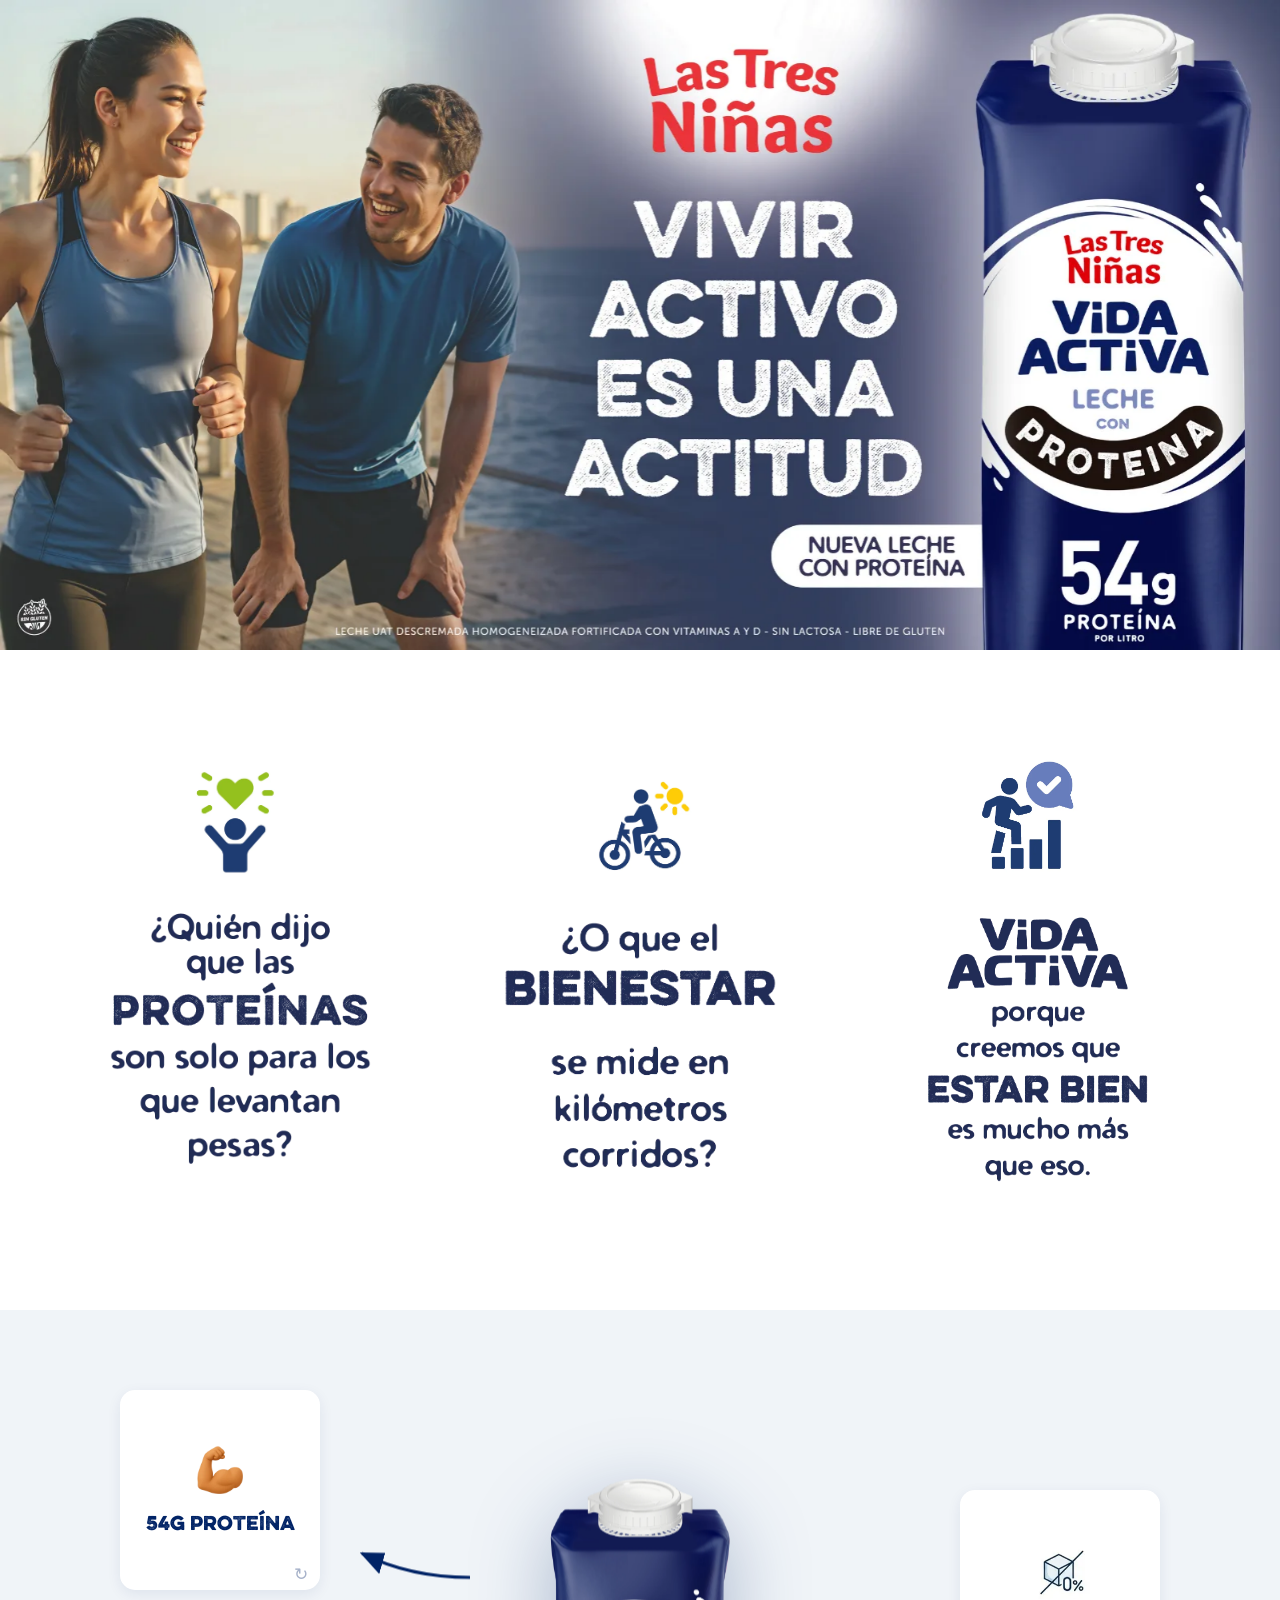
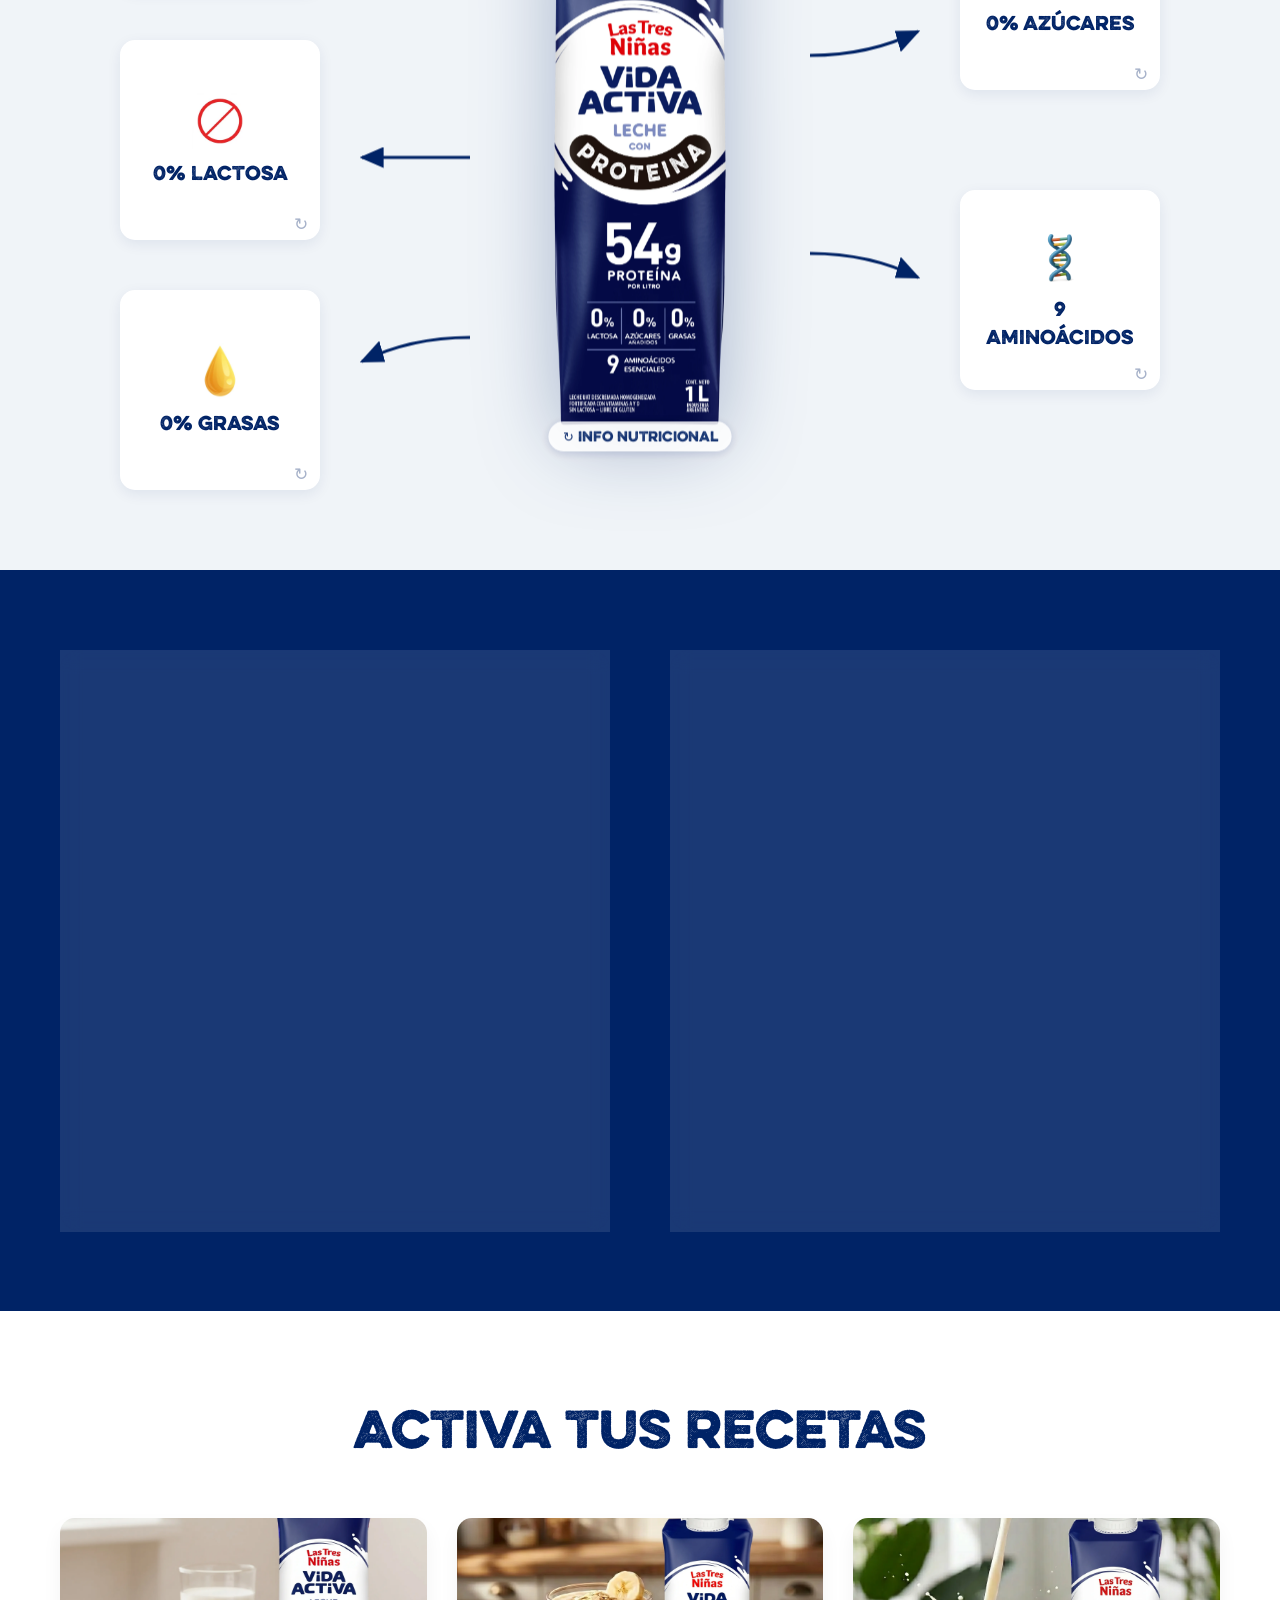
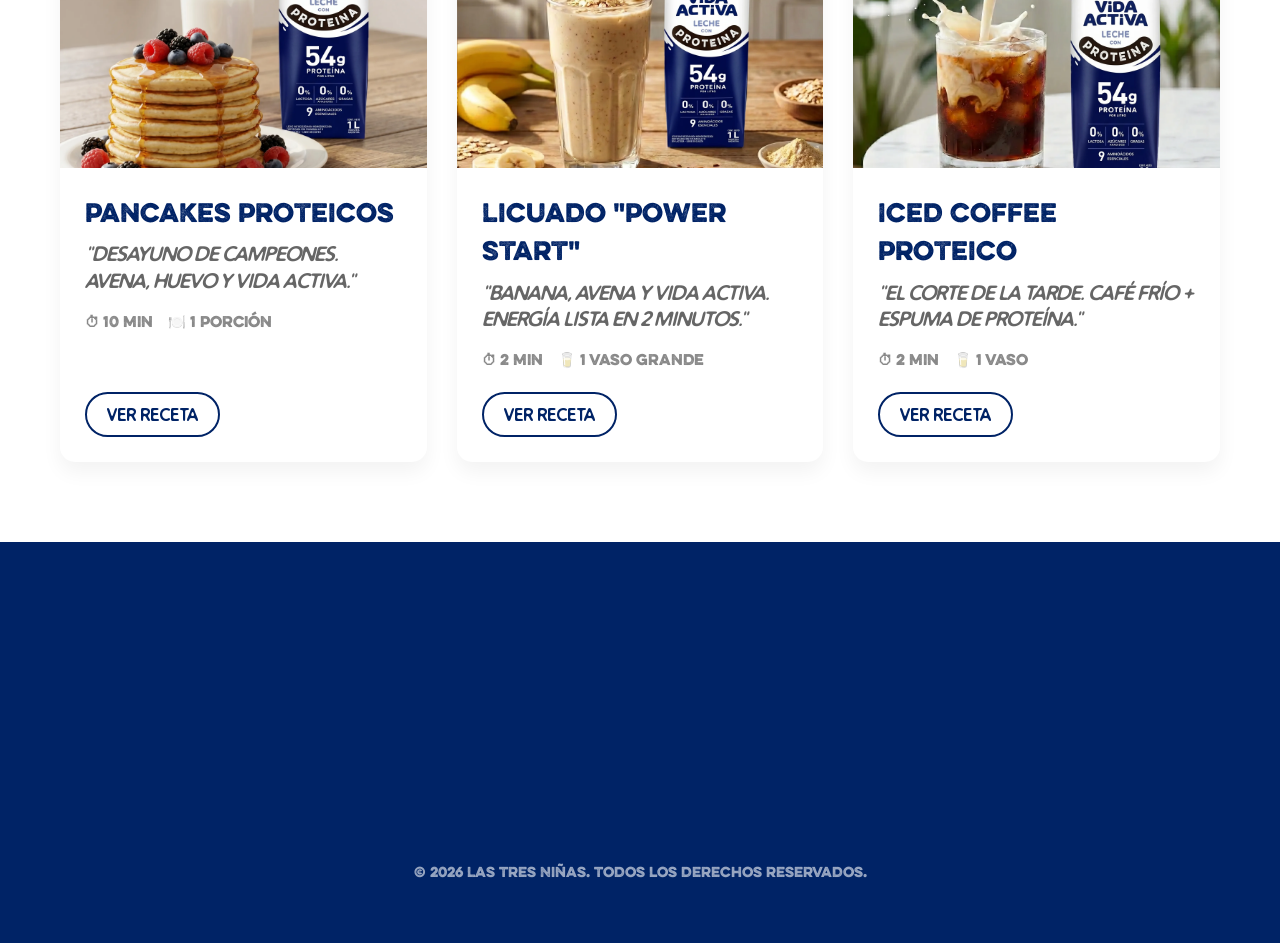
==== index.html @ aaa59a09 "Optimización de íconos, flecha de scroll en hero y 404 con marca Íconos (ahorro 94%): - icon-muscle " ====
<!DOCTYPE html>
<html lang="es">

<head>
    <meta charset="UTF-8">
    <meta name="viewport" content="width=device-width, initial-scale=1.0">
    <title>Las Tres Niñas Vida Activa - Leche con Proteína</title>
    <meta name="description"
        content="Descubrí la nueva leche con proteína Vida Activa de Las Tres Niñas. Con 54g de proteína por litro, 0% lactosa, 0% grasas, 0% azúcares añadidos y 9 aminoácidos esenciales.">

    <!-- Open Graph: vista previa al compartir el link (WhatsApp, Instagram, etc.) -->
    <meta property="og:type" content="website">
    <meta property="og:url" content="https://las-tres-ninas-vida-activa.netlify.app/">
    <meta property="og:title" content="Vida Activa - Nueva Leche con Proteína">
    <meta property="og:description"
        content="54g de proteína por litro. 0% lactosa, 0% grasas, 0% azúcares añadidos. Vivir activo es una actitud.">
    <meta property="og:image" content="https://las-tres-ninas-vida-activa.netlify.app/assets/og-image.jpg">
    <meta property="og:image:width" content="1200">
    <meta property="og:image:height" content="630">
    <meta property="og:locale" content="es_AR">
    <meta name="twitter:card" content="summary_large_image">

    <!-- Preload: el hero y la fuente principal cargan antes (mejor primera impresión) -->
    <link rel="preload" as="image" href="assets/hero-image-mobile.webp" media="(orientation: portrait)">
    <link rel="preload" as="image" href="assets/hero-image-desktop.webp" media="(orientation: landscape)">
    <link rel="preload" as="font" href="assets/fonts/EvelethSlantW01-Bold.woff" type="font/woff" crossorigin>

    <link rel="stylesheet" href="styles.css?v=14">
    <link rel="icon" href="assets/logo.webp" type="image/webp">
</head>

<body>

    <!-- SECCIÓN 1: HERO (Impacto) - Imagen KV completa + entrada animada -->
    <section class="hero-section">
        <!-- KV vertical en celular (portrait), horizontal en compu (landscape) -->
        <picture class="hero-picture">
            <source srcset="assets/hero-image-mobile.webp" media="(orientation: portrait)">
            <img src="assets/hero-image-desktop.webp"
                alt="Las Tres Niñas Vida Activa - Nueva leche con proteína, 54g por litro. Vivir activo es una actitud."
                class="hero-background" fetchpriority="high">
        </picture>
        <!-- Cortina azul que se desvanece revelando el KV al cargar -->
        <div class="hero-reveal"></div>
        <!-- Destello que recorre el KV cada tanto -->
        <div class="hero-shine"></div>
        <!-- Flecha que invita a scrollear (desaparece al primer scroll) -->
        <div class="hero-scroll-cue" id="hero-scroll-cue" aria-hidden="true">
            <svg viewBox="0 0 24 24" width="30" height="30" fill="none" stroke="currentColor" stroke-width="2.5"
                stroke-linecap="round" stroke-linejoin="round">
                <polyline points="6 9 12 15 18 9"></polyline>
            </svg>
        </div>
    </section>

    <!-- SECCIÓN 2: MANIFIESTO (Empatía) -->
    <section class="manifesto-section">
        <div class="container">
            <div class="manifesto-grid">
                <div class="manifesto-block">
                    <img src="assets/icon-2.webp" alt="Bienestar" class="manifesto-icon-img" loading="lazy">
                    <img src="assets/manifesto-proteinas.webp"
                        alt="¿Quién dijo que las proteínas son solo para los que levantan pesas?"
                        class="manifesto-text-img" loading="lazy">
                </div>
                <div class="manifesto-block">
                    <img src="assets/icon-1.webp" alt="Actividad" class="manifesto-icon-img" loading="lazy">
                    <img src="assets/manifesto-bienestar.webp" alt="¿O que el bienestar se mide en kilómetros corridos?"
                        class="manifesto-text-img" loading="lazy">
                </div>
                <div class="manifesto-block">
                    <img src="assets/icon-3.webp" alt="Vida Activa" class="manifesto-icon-img" loading="lazy">
                    <img src="assets/manifesto-vidaactiva.webp"
                        alt="Vida Activa porque creemos que estar bien es mucho más que eso" class="manifesto-text-img" loading="lazy">
                </div>
            </div>
        </div>
    </section>

    <!-- SECCIÓN 3: BENEFICIOS (Racional) -->
    <section class="benefits-section">
        <div class="container">
            <div class="benefits-layout">
                <!-- Beneficios Izquierda -->
                <div class="benefits-column benefits-left">
                    <div class="benefit-item" data-position="left-top" tabindex="0" role="button" aria-label="54g Proteína. Tocá para ver más.">
                        <div class="benefit-inner">
                            <div class="benefit-face benefit-front">
                                <div class="benefit-icon"><img src="assets/icon-muscle.webp" alt="Proteína"
                                        class="benefit-icon-img" loading="lazy"></div>
                                <h3><span class="odometer" data-odometer="54">54</span>g Proteína</h3>
                                <span class="flip-hint" aria-hidden="true">↻</span>
                            </div>
                            <div class="benefit-face benefit-back">
                                <p>Mantenimiento muscular y saciedad.</p>
                            </div>
                        </div>
                    </div>
                    <div class="benefit-item" data-position="left-middle" tabindex="0" role="button" aria-label="0% Lactosa. Tocá para ver más.">
                        <div class="benefit-inner">
                            <div class="benefit-face benefit-front">
                                <div class="benefit-icon"><img src="assets/icon-lactosa.webp" alt="Sin Lactosa"
                                        class="benefit-icon-img" loading="lazy"></div>
                                <h3>0% Lactosa</h3>
                                <span class="flip-hint" aria-hidden="true">↻</span>
                            </div>
                            <div class="benefit-face benefit-back">
                                <p>Fácil digestión.</p>
                            </div>
                        </div>
                    </div>
                    <div class="benefit-item" data-position="left-bottom" tabindex="0" role="button" aria-label="0% Grasas. Tocá para ver más.">
                        <div class="benefit-inner">
                            <div class="benefit-face benefit-front">
                                <div class="benefit-icon"><img src="assets/icon-grasas.webp" alt="Sin Grasas"
                                        class="benefit-icon-img" loading="lazy"></div>
                                <h3>0% Grasas</h3>
                                <span class="flip-hint" aria-hidden="true">↻</span>
                            </div>
                            <div class="benefit-face benefit-back">
                                <p>Ligero para tu cuerpo.</p>
                            </div>
                        </div>
                    </div>
                </div>

                <!-- Producto Central con Flechas -->
                <div class="benefits-center" data-parallax="0.12">
                    <div class="product-wrapper">
                        <!-- Flechas izquierda -->
                        <svg class="arrow arrow-left-top" viewBox="0 0 100 50" preserveAspectRatio="none">
                            <path d="M100,25 Q50,25 10,10" stroke="#002366" stroke-width="2" fill="none"
                                marker-end="url(#arrowhead)" />
                        </svg>
                        <svg class="arrow arrow-left-middle" viewBox="0 0 100 20" preserveAspectRatio="none">
                            <path d="M100,10 L10,10" stroke="#002366" stroke-width="2" fill="none"
                                marker-end="url(#arrowhead)" />
                        </svg>
                        <svg class="arrow arrow-left-bottom" viewBox="0 0 100 50" preserveAspectRatio="none">
                            <path d="M100,25 Q50,25 10,40" stroke="#002366" stroke-width="2" fill="none"
                                marker-end="url(#arrowhead)" />
                        </svg>

                        <!-- Flechas derecha -->
                        <svg class="arrow arrow-right-top" viewBox="0 0 100 50" preserveAspectRatio="none">
                            <path d="M0,25 Q50,25 90,10" stroke="#002366" stroke-width="2" fill="none"
                                marker-end="url(#arrowhead)" />
                        </svg>
                        <svg class="arrow arrow-right-bottom" viewBox="0 0 100 50" preserveAspectRatio="none">
                            <path d="M0,25 Q50,25 90,40" stroke="#002366" stroke-width="2" fill="none"
                                marker-end="url(#arrowhead)" />
                        </svg>

                        <!-- Definición de flechas -->
                        <svg style="position: absolute; width: 0; height: 0;">
                            <defs>
                                <marker id="arrowhead" markerWidth="10" markerHeight="7" refX="9" refY="3.5"
                                    orient="auto">
                                    <polygon points="0 0, 10 3.5, 0 7" fill="#002366" />
                                </marker>
                                <marker id="arrowhead-right" markerWidth="10" markerHeight="7" refX="1" refY="3.5"
                                    orient="auto">
                                    <polygon points="10 0, 0 3.5, 10 7" fill="#002366" />
                                </marker>
                            </defs>
                        </svg>

                        <!-- Pack que se da vuelta y muestra la tabla nutricional -->
                        <div class="product-flip" id="product-flip" role="button" tabindex="0"
                            aria-label="Pack Vida Activa. Tocá para ver la información nutricional.">
                            <div class="product-face product-front">
                                <img src="assets/product.webp" alt="Vida Activa - Leche con Proteína"
                                    class="product-center-img" loading="lazy">
                                <span class="product-flip-hint" aria-hidden="true">↻ Info nutricional</span>
                            </div>
                            <div class="product-face product-back">
                                <div class="nutrition">
                                    <h4 class="nutrition-title">Información Nutricional</h4>
                                    <p class="nutrition-portion">Porción 200 ml (1 vaso)</p>
                                    <table class="nutrition-table">
                                        <thead>
                                            <tr>
                                                <th></th>
                                                <th>100 ml</th>
                                                <th>Porción</th>
                                                <th>%VD*</th>
                                            </tr>
                                        </thead>
                                        <tbody>
                                            <tr><td>Valor energético</td><td>41 kcal</td><td>82 kcal</td><td>4</td></tr>
                                            <tr><td>Carbohidratos</td><td>4,8 g</td><td>9,6 g</td><td>3</td></tr>
                                            <tr class="sub"><td>Azúcares totales</td><td>4,8 g</td><td>9,6 g</td><td>—</td></tr>
                                            <tr class="sub"><td>Azúcares añadidos</td><td>0,0 g</td><td>0,0 g</td><td>—</td></tr>
                                            <tr><td>Proteínas</td><td>5,4 g</td><td>11 g</td><td>15</td></tr>
                                            <tr><td>Grasas totales</td><td>0,0 g</td><td>0,0 g</td><td>0</td></tr>
                                            <tr class="sub"><td>Grasas saturadas</td><td>0,0 g</td><td>0,0 g</td><td>0</td></tr>
                                            <tr class="sub"><td>Grasas trans</td><td>0 g</td><td>0 g</td><td>—</td></tr>
                                            <tr><td>Fibra alimentaria</td><td>0 g</td><td>0 g</td><td>0</td></tr>
                                            <tr><td>Sodio</td><td>45 mg</td><td>90 mg</td><td>4</td></tr>
                                            <tr><td>Calcio</td><td>150 mg</td><td>300 mg</td><td>30</td></tr>
                                            <tr><td>Vitamina A</td><td>80 µg</td><td>160 µg</td><td>27</td></tr>
                                            <tr><td>Vitamina D</td><td>1,0 µg</td><td>2,0 µg</td><td>40</td></tr>
                                        </tbody>
                                    </table>
                                    <p class="nutrition-foot">*% Valores Diarios con base a una dieta de 2000 kcal.</p>
                                </div>
                            </div>
                        </div>
                    </div>
                </div>

                <!-- Beneficios Derecha -->
                <div class="benefits-column benefits-right">
                    <div class="benefit-item" data-position="right-top" tabindex="0" role="button" aria-label="0% Azúcares. Tocá para ver más.">
                        <div class="benefit-inner">
                            <div class="benefit-face benefit-front">
                                <div class="benefit-icon"><img src="assets/icon-azucares.webp" alt="Sin Azúcares"
                                        class="benefit-icon-img" loading="lazy"></div>
                                <h3>0% Azúcares</h3>
                                <span class="flip-hint" aria-hidden="true">↻</span>
                            </div>
                            <div class="benefit-face benefit-back">
                                <p>Sabor natural, sin agregados.</p>
                            </div>
                        </div>
                    </div>
                    <div class="benefit-item" data-position="right-bottom" tabindex="0" role="button" aria-label="9 Aminoácidos. Tocá para ver más.">
                        <div class="benefit-inner">
                            <div class="benefit-face benefit-front">
                                <div class="benefit-icon"><img src="assets/icon-dna.webp" alt="Aminoácidos"
                                        class="benefit-icon-img" loading="lazy"></div>
                                <h3>9 Aminoácidos</h3>
                                <span class="flip-hint" aria-hidden="true">↻</span>
                            </div>
                            <div class="benefit-face benefit-back">
                                <p>Nutrición completa garantizada.</p>
                            </div>
                        </div>
                    </div>
                </div>
            </div>
        </div>
    </section>

    <!-- SECCIÓN 4: INTERACTIVIDAD (Engagement) -->
    <section class="interactive-section">
        <div class="container interactive-grid">
            <!-- Módulo A: Calculadora -->
            <div class="calculator-module">
                <h2>¿Sabés cuánta proteína necesitás?</h2>
                <p>Te ayudamos a calcularlo según tus necesidades.</p>

                <form id="protein-calc">
                    <div class="input-group">
                        <label for="weight">Peso (kg)</label>
                        <input type="number" id="weight" placeholder="Ej: 70" required>
                    </div>

                    <div class="input-group">
                        <label>Nivel de Actividad</label>
                        <div class="activity-selector">
                            <button type="button" class="activity-btn" data-value="1.6">Ligera</button>
                            <button type="button" class="activity-btn" data-value="1.8">Moderada</button>
                            <button type="button" class="activity-btn active" data-value="2.0">Vida Activa</button>
                        </div>
                    </div>

                    <div id="calc-result" class="result-box hidden">
                        <p class="result-text">Tu cuerpo necesita aprox. <span id="protein-grams">0</span> gramos.</p>
                        <p class="result-sub">Con 1 vaso de Vida Activa ya cubrís 10.8g de forma fácil.</p>
                    </div>
                </form>
            </div>

            <!-- Módulo B: Visualizador -->
            <div class="visualizer-module">
                <h2>Llenate de Energía</h2>
                <div class="glass-container">
                    <div class="glass">
                        <div class="milk-liquid" id="milk-liquid">
                            <svg class="milk-wave" viewBox="0 0 240 20" preserveAspectRatio="none" aria-hidden="true">
                                <path d="M0,10 C30,2 60,18 120,10 C180,2 210,18 240,10 L240,20 L0,20 Z"></path>
                            </svg>
                            <span class="bubble"></span>
                            <span class="bubble"></span>
                            <span class="bubble"></span>
                            <span class="bubble"></span>
                            <span class="bubble"></span>
                        </div>
                        <div class="measurement-lines">
                            <div class="line line-25"></div>
                            <div class="line line-50"></div>
                            <div class="line line-100"></div>
                        </div>
                    </div>
                    <div class="visualizer-controls">
                        <input type="range" id="milk-slider" min="0" max="100" value="0">
                    </div>
                    <div class="visualizer-feedback" id="visualizer-feedback">
                        Deslizá para servir
                    </div>
                </div>
            </div>
        </div>
    </section>

    <!-- SECCIÓN 5: RECETAS (Appetite Appeal) -->
    <section class="recipes-section">
        <div class="container">
            <h2 class="section-title" data-parallax="0.08">Activa tus recetas</h2>
            <div class="recipes-grid">
                <!-- Recipe 1: Pancakes -->
                <div class="recipe-card" data-recipe="pancakes">
                    <div class="recipe-image" style="background-image: url('assets/pancakes-closeup.webp');"></div>
                    <div class="recipe-content">
                        <h3>Pancakes Proteicos</h3>
                        <p class="recipe-intro">"Desayuno de campeones. Avena, huevo y Vida Activa."</p>

                        <div class="recipe-meta">
                            <span>⏱ 10 min</span>
                            <span><span class="emoji-icon">🍽</span> 1 porción</span>
                        </div>

                        <div class="recipe-details">
                            <h4>Ingredientes</h4>
                            <ul>
                                <li>½ taza de Leche Vida Activa</li>
                                <li>½ taza de avena</li>
                                <li>1 huevo</li>
                                <li>½ cucharadita de polvo de hornear</li>
                                <li>Esencia de vainilla (opcional)</li>
                                <li>Frutas frescas (banana, frutillas, arándanos)</li>
                            </ul>
                            <h4>Preparación</h4>
                            <ol>
                                <li>Colocá todos los ingredientes en una licuadora.</li>
                                <li>Procesá hasta lograr una mezcla homogénea.</li>
                                <li>Calentá una sartén con apenas unas gotas de aceite.</li>
                                <li>Volcá pequeñas porciones y cociná a fuego medio.</li>
                                <li>Dorá de ambos lados y serví con frutas.</li>
                            </ol>
                            <div class="recipe-tip">
                                <strong>✨ Tip Vida Activa:</strong> sumá una cucharada de mantequilla de maní o yogur
                                para más sabor.
                            </div>
                            <button class="close-recipe">✕ Cerrar</button>
                        </div>
                        <button class="view-recipe-btn">Ver Receta</button>
                    </div>
                </div>

                <!-- Recipe 2: Smoothie -->
                <div class="recipe-card" data-recipe="smoothie">
                    <div class="recipe-image" style="background-image: url('assets/smoothie.webp');"></div>
                    <div class="recipe-content">
                        <h3>Licuado "Power Start"</h3>
                        <p class="recipe-intro">"Banana, avena y Vida Activa. Energía lista en 2 minutos."</p>

                        <div class="recipe-meta">
                            <span>⏱ 2 min</span>
                            <span><span class="emoji-icon">🥛</span> 1 vaso grande</span>
                        </div>

                        <div class="recipe-details">
                            <h4>Ingredientes</h4>
                            <ul>
                                <li>1 vaso de Leche Vida Activa</li>
                                <li>1 banana</li>
                                <li>2 cucharadas de avena</li>
                                <li>1 cucharadita de miel o dátiles (opcional)</li>
                                <li>Hielo a gusto</li>
                            </ul>
                            <h4>Preparación</h4>
                            <ol>
                                <li>Colocá todos los ingredientes en la licuadora.</li>
                                <li>Licuá durante 30–60 segundos hasta obtener una textura cremosa.</li>
                                <li>Serví bien frío.</li>
                            </ol>
                            <div class="recipe-tip">
                                <strong>✨ Tip Vida Activa:</strong> podés sumar cacao, canela o mantequilla de maní para
                                variar el sabor.
                            </div>
                            <button class="close-recipe">✕ Cerrar</button>
                        </div>
                        <button class="view-recipe-btn">Ver Receta</button>
                    </div>
                </div>

                <!-- Recipe 3: Iced Coffee -->
                <div class="recipe-card" data-recipe="iced-coffee">
                    <div class="recipe-image" style="background-image: url('assets/iced-coffee.webp');"></div>
                    <div class="recipe-content">
                        <h3>Iced Coffee Proteico</h3>
                        <p class="recipe-intro">"El corte de la tarde. Café frío + espuma de proteína."</p>

                        <div class="recipe-meta">
                            <span>⏱ 2 min</span>
                            <span><span class="emoji-icon">🥛</span> 1 vaso</span>
                        </div>

                        <div class="recipe-details">
                            <h4>Ingredientes</h4>
                            <ul>
                                <li>1 café espresso o taza de café frío</li>
                                <li>½ vaso de Leche Vida Activa</li>
                                <li>Hielo a gusto</li>
                                <li>Endulzante opcional</li>
                            </ul>
                            <h4>Preparación</h4>
                            <ol>
                                <li>Llená un vaso con hielo.</li>
                                <li>Agregá el café frío.</li>
                                <li>Completá con Leche Vida Activa.</li>
                                <li>Mezclá suavemente y disfrutá.</li>
                            </ol>
                            <div class="recipe-tip">
                                <strong>✨ Tip Vida Activa:</strong> agitá la leche antes de servir para lograr más
                                espuma.
                            </div>
                            <button class="close-recipe">✕ Cerrar</button>
                        </div>
                        <button class="view-recipe-btn">Ver Receta</button>
                    </div>
                </div>
            </div>
        </div>
    </section>

    <!-- SECCIÓN 6: FOOTER (Confianza) -->
    <footer class="footer-section">
        <div class="container footer-content">
            <div class="footer-cta">
                <h2 class="footer-cta-title">Da el siguiente paso</h2>
                <p class="footer-cta-subtitle">Incorporá la nueva leche Vida Activa a tu rutina y sentí la diferencia
                </p>
                <a href="https://www.instagram.com/lastresninasok/" target="_blank" rel="noopener"
                    class="footer-ig-btn">
                    <svg viewBox="0 0 24 24" width="22" height="22" fill="none" stroke="currentColor"
                        stroke-width="2" stroke-linecap="round" stroke-linejoin="round" aria-hidden="true">
                        <rect x="2" y="2" width="20" height="20" rx="5" ry="5"></rect>
                        <path d="M16 11.37A4 4 0 1 1 12.63 8 4 4 0 0 1 16 11.37z"></path>
                        <line x1="17.5" y1="6.5" x2="17.51" y2="6.5"></line>
                    </svg>
                    Seguinos en Instagram
                </a>
            </div>
            <div class="footer-legal">
                <p>&copy; 2026 Las Tres Niñas. Todos los derechos reservados.</p>
            </div>
        </div>
    </footer>

    <script src="script.js?v=14"></script>
</body>

</html>
---- styles.css ----
﻿@font-face {
    font-family: 'EvelethSlant';
    src: url('assets/fonts/EvelethSlantW01-Bold.woff') format('woff');
    font-weight: bold;
    font-style: normal;
    font-display: swap;
}

@font-face {
    font-family: 'Distro-Bold';
    src: url('assets/fonts/Distro-Bold.woff') format('woff');
    font-weight: normal;
    font-style: normal;
    font-display: swap;
}

/* Apply new font to subtitles */
.benefit-item p,
.calculator-module>p,
.recipe-content p,
.result-sub {
    font-family: 'Distro-Bold', sans-serif;
    text-transform: uppercase;
    /* Ensure they look like the screenshots if needed, usually subtitles in these designs are uppercase, checking images... yes they seem uppercase in the images provided, will add text-transform just in case they aren't in HTML, or just rely on font. Actually looking at HTML they are Mixed case. The image text is ALL CAPS. I should probably add text-transform: uppercase as well to match the look if the specific font doesn't do it automatically, but the user only asked to change typography. However, "Distro" fonts are often all-caps. I'll stick to just font-family for now unless I see they need casing changes. Wait, looking at the images, they are indeed ALL CAPS in the design. HTML content: "Mantenimiento muscular y saciedad." (Mixed). Image: "MANTENIMIENTO MUSCULAR Y SACIEDAD." (Caps). I will add text-transform: uppercase to be sure it matches the visual intent. */
    text-transform: uppercase;
}

.emoji-icon {
    font-family: "Segoe UI Emoji", "Apple Color Emoji", "Noto Color Emoji", sans-serif;
    font-style: normal;
}

:root {
    color-scheme: light;
    --color-primary: #002366;
    /* Deep Blue from Vida Activa */
    --color-primary-light: #1a44a0;
    --color-secondary: #e6e6e6;
    /* White/Light Grey */
    --color-accent: #ffffff;
    --color-text-dark: #333333;
    --color-text-light: #ffffff;
    --font-heading: 'EvelethSlant', sans-serif;
    --font-body: 'EvelethSlant', sans-serif;
    --container-max-width: 1200px;
    --spacing-section: 80px;
}

* {
    box-sizing: border-box;
    margin: 0;
    padding: 0;
}

body {
    font-family: var(--font-body);
    background-color: #f9f9f9;
    color: var(--color-text-dark);
    line-height: 1.6;
    overflow-x: hidden;
}

img {
    max-width: 100%;
    height: auto;
    display: block;
}

.container {
    max-width: var(--container-max-width);
    margin: 0 auto;
    padding: 0 20px;
}

/* --- NAVBAR --- */
html {
    scroll-behavior: smooth;
}

.navbar {
    position: fixed;
    top: 0;
    left: 0;
    width: 100%;
    z-index: 1000;
    background: rgba(0, 35, 102, 0.95);
    backdrop-filter: blur(10px);
    -webkit-backdrop-filter: blur(10px);
    border-bottom: 1px solid rgba(255, 255, 255, 0.1);
    transition: all 0.3s ease;
}

.navbar-container {
    max-width: var(--container-max-width);
    margin: 0 auto;
    padding: 15px 20px;
    display: flex;
    justify-content: space-between;
    align-items: center;
}

.navbar-logo img {
    height: 45px;
    width: auto;
    transition: transform 0.3s ease;
}

.navbar-logo:hover img {
    transform: scale(1.05);
}

.navbar-menu {
    display: flex;
    list-style: none;
    gap: 40px;
    margin: 0;
    padding: 0;
}

.navbar-menu li a {
    font-family: var(--font-heading);
    font-size: 1rem;
    color: var(--color-text-light);
    text-decoration: none;
    text-transform: uppercase;
    letter-spacing: 1px;
    padding: 8px 0;
    position: relative;
    transition: all 0.3s ease;
}

.navbar-menu li a::after {
    content: '';
    position: absolute;
    bottom: 0;
    left: 0;
    width: 0;
    height: 2px;
    background: white;
    transition: width 0.3s ease;
}

.navbar-menu li a:hover::after {
    width: 100%;
}

.navbar-menu li a:hover {
    opacity: 0.9;
}

/* Offset for fixed navbar */
section[id] {
    scroll-margin-top: 80px;
}

/* =====================================================
   HERO — Imagen KV completa (sin recortes) + entrada animada
   Mobile: KV vertical | Desktop: KV horizontal
   ===================================================== */
.hero-section {
    position: relative;
    background: var(--color-primary);
    line-height: 0;            /* elimina gap fantasma debajo de la imagen */
    overflow: hidden;
}

.hero-picture {
    display: block;
    width: 100%;
}

/* La imagen se muestra completa, en su proporción natural.
   Nunca se recorta ni se zoomea: no se cortan cabezas ni texto. */
.hero-background {
    display: block;
    width: 100%;
    height: auto;
}

/* --- Entrada: la imagen aparece desde el azul de marca --- */
@keyframes heroImgIn {
    from { opacity: 0; }
    to   { opacity: 1; }
}

.hero-background {
    animation: heroImgIn 1.1s ease-out both;
}

/* Cortina azul que se desvanece revelando el KV */
.hero-reveal {
    position: absolute;
    inset: 0;
    background: var(--color-primary);
    z-index: 2;
    pointer-events: none;
    animation: heroCurtain 1.1s ease-out forwards;
}

@keyframes heroCurtain {
    0%   { opacity: 1; }
    100% { opacity: 0; }
}

/* Destello diagonal que recorre el KV periódicamente */
.hero-shine {
    position: absolute;
    top: 0;
    left: 0;
    width: 60%;
    height: 100%;
    z-index: 1;
    pointer-events: none;
    background: linear-gradient(100deg,
            transparent 0%,
            rgba(255, 255, 255, 0.18) 45%,
            rgba(255, 255, 255, 0.35) 50%,
            rgba(255, 255, 255, 0.18) 55%,
            transparent 100%);
    transform: skewX(-12deg) translateX(-120%);
    animation: heroShine 7s ease-in-out 2.5s infinite;
}

@keyframes heroShine {
    0%   { transform: skewX(-12deg) translateX(-120%); }
    18%  { transform: skewX(-12deg) translateX(320%); }
    100% { transform: skewX(-12deg) translateX(320%); }
}

/* Flecha "hay más abajo": rebota suave, desaparece al primer scroll.
   Solo en celular (portrait): el hero gana una franja azul propia
   debajo del KV para que la flecha no tape la viñeta. */
.hero-scroll-cue {
    display: none;
}

@media (orientation: portrait) {
    .hero-section {
        padding-bottom: 58px;   /* franja azul que continúa el KV */
    }

    .hero-scroll-cue {
        position: absolute;
        bottom: 8px;
        left: 50%;
        transform: translateX(-50%);
        z-index: 3;
        color: #ffffff;
        border-radius: 50%;
        width: 44px;
        height: 44px;
        display: flex;
        align-items: center;
        justify-content: center;
        animation: cueBounce 2s ease-in-out 1.8s infinite both;
        transition: opacity 0.5s ease;
        pointer-events: none;
    }
}

.hero-scroll-cue.hidden {
    opacity: 0;
}

@keyframes cueBounce {
    0%, 100% { transform: translateX(-50%) translateY(0); }
    50%      { transform: translateX(-50%) translateY(-9px); }
}

@media (prefers-reduced-motion: reduce) {
    .hero-background, .hero-reveal, .hero-shine {
        animation: none;
        opacity: 1;
    }
    .hero-reveal, .hero-shine { display: none; }
    .hero-scroll-cue { animation: none; }
}

/* --- MANIFESTO SECTION --- */
.manifesto-section {
    padding: var(--spacing-section) 0;
    background-color: white;
}

.manifesto-grid {
    display: flex;
    justify-content: space-between;
    align-items: flex-start;
    gap: 40px;
}

.manifesto-block {
    flex: 1;
    display: flex;
    flex-direction: column;
    align-items: center;
    text-align: center;
    padding: 20px;
}

.manifesto-icon-img {
    height: 150px;
    width: auto;
    object-fit: contain;
    margin-bottom: 30px;
    transition: transform 0.3s ease;
}

.manifesto-icon-img:hover {
    transform: scale(1.1);
}

/* Ajustes visuales de alineaciÃ³n manual */
.manifesto-block:nth-child(1) .manifesto-icon-img {
    margin-top: -20px;
    /* Subir el primero */
}

.manifesto-block:nth-child(2) .manifesto-icon-img {
    margin-top: 20px;
    /* Bajar el del medio */
}

.manifesto-block:nth-child(2) .manifesto-text-img {
    margin-top: -30px;
    /* Subir el texto visualmente */
}

.manifesto-text-img {
    max-width: 100%;
    max-height: 280px;
    height: auto;
    object-fit: contain;
}

.manifesto-block:nth-child(3) .manifesto-text-img {
    max-height: 320px;
    margin-top: -40px;
}

/* --- BENEFITS SECTION --- */
.benefits-section {
    padding: var(--spacing-section) 0;
    background-color: #f0f4f8;
}

.benefits-layout {
    display: flex;
    justify-content: space-between;
    align-items: center;
    gap: 60px;
    position: relative;
    max-width: 1400px;
    margin: 0 auto;
    padding: 0 40px;
}

.benefits-column {
    display: flex;
    flex-direction: column;
    gap: 15px;
    flex: 0 0 220px;
}

.benefits-left {
    align-items: flex-end;
    justify-content: space-between;
    height: 700px;
}

.benefits-right {
    align-items: flex-start;
    justify-content: space-between;
    height: 500px;
}

.benefits-center {
    flex: 0 0 auto;
    display: flex;
    justify-content: center;
    align-items: center;
    position: relative;
    padding: 0 40px;
}

.product-wrapper {
    position: relative;
    display: flex;
    justify-content: center;
    align-items: center;
    perspective: 1100px;       /* habilita el tilt y el flip 3D del pack */
}

/* Contenedor que se da vuelta (frente: pack / dorso: tabla nutricional) */
.product-flip {
    position: relative;
    width: 320px;
    height: 600px;
    transform-style: preserve-3d;
    transition: transform 0.8s cubic-bezier(0.4, 0, 0.2, 1);
    cursor: pointer;
    z-index: 2;
    -webkit-tap-highlight-color: transparent;
}

.product-flip.flipped {
    transform: rotateY(180deg);
}

.product-face {
    position: absolute;
    inset: 0;
    backface-visibility: hidden;
    -webkit-backface-visibility: hidden;
    display: flex;
    align-items: center;
    justify-content: center;
}

.product-center-img {
    height: 100%;
    width: auto;
    max-width: 100%;
    filter: drop-shadow(0 20px 40px rgba(0, 35, 102, 0.3));
    transition: transform 0.2s ease-out;
    will-change: transform;
}

/* Indicador "tocá para ver info" */
.product-flip-hint {
    position: absolute;
    bottom: 6px;
    left: 50%;
    transform: translateX(-50%);
    white-space: nowrap;
    font-family: var(--font-heading);
    font-size: 0.8rem;
    color: var(--color-primary);
    background: rgba(255, 255, 255, 0.92);
    padding: 5px 14px;
    border-radius: 999px;
    box-shadow: 0 2px 10px rgba(0, 35, 102, 0.18);
    opacity: 0.9;
    animation: hintPulse 2.2s ease-in-out infinite;
}

/* Pulso sutil para invitar a tocar/clickear */
@keyframes hintPulse {
    0%, 100% { transform: translateX(-50%) scale(1); box-shadow: 0 2px 10px rgba(0, 35, 102, 0.18); }
    50%      { transform: translateX(-50%) scale(1.06); box-shadow: 0 4px 16px rgba(0, 35, 102, 0.28); }
}

/* En desktop, al pasar el mouse por el pack, el cartelito se resalta */
.product-flip:hover .product-flip-hint {
    opacity: 1;
    background: var(--color-primary);
    color: #fff;
    animation-play-state: paused;
}

@media (prefers-reduced-motion: reduce) {
    .product-flip-hint { animation: none; }
}

/* Dorso: tarjeta con la tabla nutricional */
.product-back {
    transform: rotateY(180deg);
    background: #ffffff;
    border-radius: 16px;
    box-shadow: 0 10px 30px rgba(0, 35, 102, 0.18);
    padding: 18px 16px;
    flex-direction: column;
    overflow: hidden;
}

.nutrition {
    width: 100%;
    color: var(--color-primary);
    display: flex;
    flex-direction: column;
    justify-content: center;
    height: 100%;
}

.nutrition-title {
    font-family: var(--font-heading);
    font-size: 1rem;
    text-transform: uppercase;
    text-align: center;
    margin: 0 0 2px;
}

.nutrition-portion {
    font-size: 0.72rem;
    text-align: center;
    opacity: 0.75;
    margin: 0 0 8px;
}

.nutrition-table {
    width: 100%;
    border-collapse: collapse;
    font-size: 0.68rem;
    line-height: 1.15;
}

.nutrition-table th {
    font-weight: bold;
    text-align: right;
    padding: 3px 2px;
    border-bottom: 2px solid var(--color-primary);
    font-size: 0.62rem;
}

.nutrition-table th:first-child {
    text-align: left;
}

.nutrition-table td {
    padding: 3px 2px;
    border-bottom: 1px solid rgba(0, 35, 102, 0.12);
    text-align: right;
}

.nutrition-table td:first-child {
    text-align: left;
    font-weight: 600;
}

.nutrition-table tr.sub td:first-child {
    padding-left: 10px;
    font-weight: 400;
    opacity: 0.8;
}

.nutrition-foot {
    font-size: 0.58rem;
    opacity: 0.7;
    margin: 8px 0 0;
    line-height: 1.2;
}

/* Flechas SVG */
.arrow {
    position: absolute;
    width: 120px;
    height: 80px;
    z-index: 1;
}

.arrow-left-top {
    left: -130px;
    top: 80px;
}

.arrow-left-middle {
    left: -130px;
    top: 50%;
    transform: translateY(-50%);
    height: 30px;
}

.arrow-left-bottom {
    left: -130px;
    bottom: 80px;
}

.arrow-right-top {
    right: -130px;
    top: 33%;
    transform: translateY(-50%);
}

.arrow-right-bottom {
    right: -130px;
    top: 66%;
    transform: translateY(-50%);
}


/* === FLIP CARD: frente (ícono + título) / dorso (descripción) === */
.benefit-item {
    width: 200px;
    height: 200px;
    perspective: 1000px;
    cursor: pointer;
    background: transparent;
    -webkit-tap-highlight-color: transparent;
}

.benefit-inner {
    position: relative;
    width: 100%;
    height: 100%;
    transition: transform 0.6s cubic-bezier(0.4, 0, 0.2, 1);
    transform-style: preserve-3d;
}

.benefit-item.flipped .benefit-inner {
    transform: rotateY(180deg);
}

.benefit-face {
    position: absolute;
    inset: 0;
    backface-visibility: hidden;
    -webkit-backface-visibility: hidden;
    border-radius: 15px;
    padding: 20px;
    display: flex;
    flex-direction: column;
    justify-content: center;
    align-items: center;
    text-align: center;
    box-shadow: 0 4px 14px rgba(0, 35, 102, 0.08);
    overflow: hidden;
}

.benefit-front {
    background: white;
}

.benefit-back {
    background: var(--color-primary);
    color: #ffffff;
    transform: rotateY(180deg);
}

/* Realce en hover sin transform en el contenedor (no rompe el 3D) */
.benefit-item:hover .benefit-face {
    box-shadow: 0 10px 28px rgba(0, 35, 102, 0.18);
}

/* Indicador "girá la tarjeta" */
.flip-hint {
    position: absolute;
    bottom: 9px;
    right: 12px;
    font-size: 1.05rem;
    line-height: 1;
    color: var(--color-primary);
    opacity: 0.35;
    transition: opacity 0.3s ease, transform 0.5s ease;
}

.benefit-item:hover .flip-hint {
    opacity: 0.7;
    transform: rotate(90deg);
}

.benefit-icon {
    margin-bottom: 10px;
    height: 56px;
    display: flex;
    align-items: center;
    justify-content: center;
}

.benefit-icon-img {
    max-height: 100%;
    max-width: 100%;
    object-fit: contain;
}

.benefit-item h3 {
    font-family: var(--font-heading);
    color: var(--color-primary);
    margin-bottom: 0;
    font-size: 1.1rem;
}

.benefit-item p {
    font-size: 0.95rem;
    line-height: 1.4;
    margin: 0;
}

/* La gota (0% grasas) ya está bien proporcionada, no necesita escalado extra */

/* --- INTERACTIVE SECTION --- */
.interactive-section {
    padding: var(--spacing-section) 0;
    background-color: var(--color-primary);
    color: white;
}

.interactive-grid {
    display: grid;
    grid-template-columns: 1fr 1fr;
    gap: 60px;
}

.calculator-module,
.visualizer-module {
    background: rgba(255, 255, 255, 0.1);
    padding: 40px;
    border-radius: 20px;
    backdrop-filter: blur(10px);
    border: 1px solid rgba(255, 255, 255, 0.2);
}

.interactive-section h2 {
    font-family: var(--font-heading);
    font-size: 2rem;
    margin-bottom: 10px;
}

.interactive-section p {
    margin-bottom: 25px;
    opacity: 0.9;
}

/* Calculator Styles */
.input-group {
    margin-bottom: 20px;
}

.input-group label {
    display: block;
    margin-bottom: 8px;
    font-weight: bold;
}

.input-group input {
    width: 100%;
    padding: 12px;
    border-radius: 8px;
    border: none;
    font-family: var(--font-body);
    font-size: 1rem;
}

.activity-selector {
    display: flex;
    gap: 10px;
}

.activity-btn {
    flex: 1;
    padding: 10px;
    background: rgba(255, 255, 255, 0.2);
    border: 1px solid white;
    color: white;
    border-radius: 8px;
    cursor: pointer;
    font-family: var(--font-body);
    transition: all 0.3s;
}

.activity-btn.active,
.activity-btn:hover {
    background: white;
    color: var(--color-primary);
}

.result-box {
    margin-top: 30px;
    background: white;
    color: var(--color-primary);
    padding: 20px;
    border-radius: 10px;
    text-align: center;
    transition: opacity 0.5s ease;
}

.result-box.hidden {
    opacity: 0;
    pointer-events: none;
}

.result-text {
    font-size: 1.2rem;
    font-weight: bold;
    margin-bottom: 5px !important;
}

.result-sub {
    font-size: 0.9rem;
    margin-bottom: 0 !important;
}

/* Visualizer Styles */
.glass-container {
    display: flex;
    flex-direction: column;
    align-items: center;
    position: relative;
}

.glass {
    width: 120px;
    height: 200px;
    border: 4px solid white;
    border-top: none;
    border-radius: 0 0 15px 15px;
    margin-bottom: 20px;
    position: relative;
    overflow: hidden;
    background: rgba(255, 255, 255, 0.05);
}

.milk-liquid {
    position: absolute;
    bottom: 0;
    left: 0;
    width: 100%;
    height: 0%;
    /* Dynamic (JS setea la altura) */
    background: linear-gradient(to bottom, #ffffff 0%, #eef3fb 100%);
    transition: height 0.35s cubic-bezier(0.16, 1, 0.3, 1);
    overflow: visible;
}

/* Ola en la superficie del líquido */
.milk-wave {
    position: absolute;
    top: -9px;            /* asoma por encima del nivel del líquido */
    left: 0;
    width: 200%;          /* el doble de ancho para poder animar el loop */
    height: 12px;
    fill: #ffffff;
    animation: waveMove 2.6s linear infinite;
}

@keyframes waveMove {
    from { transform: translateX(0); }
    to   { transform: translateX(-50%); }
}

/* Burbujas que suben */
.bubble {
    position: absolute;
    bottom: 6px;
    width: 6px;
    height: 6px;
    background: rgba(255, 255, 255, 0.85);
    border-radius: 50%;
    opacity: 0;
    animation: bubbleRise 3s ease-in infinite;
}

.bubble:nth-child(2) { left: 20%; width: 5px; height: 5px; animation-duration: 3.4s; animation-delay: 0.2s; }
.bubble:nth-child(3) { left: 40%; width: 7px; height: 7px; animation-duration: 2.8s; animation-delay: 0.9s; }
.bubble:nth-child(4) { left: 60%; width: 4px; height: 4px; animation-duration: 3.6s; animation-delay: 1.4s; }
.bubble:nth-child(5) { left: 78%; width: 6px; height: 6px; animation-duration: 3.1s; animation-delay: 0.5s; }
.bubble:nth-child(6) { left: 50%; width: 5px; height: 5px; animation-duration: 3.3s; animation-delay: 2.0s; }

@keyframes bubbleRise {
    0%   { transform: translateY(0);     opacity: 0; }
    15%  { opacity: 0.9; }
    80%  { opacity: 0.6; }
    100% { transform: translateY(-150px); opacity: 0; }
}

/* Vaso vacío: sin ola ni burbujas */
.milk-liquid.empty .milk-wave,
.milk-liquid.empty .bubble {
    display: none;
}

@media (prefers-reduced-motion: reduce) {
    .milk-wave, .bubble { animation: none; }
    .bubble { opacity: 0; }
}

.measurement-lines .line {
    position: absolute;
    width: 20px;
    height: 2px;
    background: rgba(255, 255, 255, 0.5);
    left: -10px;
    /* Inside visual trick */
}

/* Lines at approx functional positions */
.line-25 {
    bottom: 25%;
    width: 100%;
    left: 0;
    border-top: 1px dashed rgba(255, 255, 255, 0.3);
    background: transparent;
}

.line-50 {
    bottom: 50%;
    width: 100%;
    left: 0;
    border-top: 1px dashed rgba(255, 255, 255, 0.3);
    background: transparent;
}

.line-100 {
    bottom: 100%;
}

.visualizer-controls {
    width: 100%;
    padding: 0 20px;
}

input[type=range] {
    width: 100%;
    -webkit-appearance: none;
    appearance: none;
    background: transparent;
}

input[type=range]::-webkit-slider-thumb {
    -webkit-appearance: none;
    height: 24px;
    width: 24px;
    border-radius: 50%;
    background: white;
    cursor: pointer;
    margin-top: -10px;
}

input[type=range]::-webkit-slider-runnable-track {
    width: 100%;
    height: 4px;
    background: rgba(255, 255, 255, 0.3);
    border-radius: 2px;
}

.visualizer-feedback {
    margin-top: 15px;
    font-weight: bold;
    min-height: 24px;
    text-align: center;
}

/* --- RECIPES SECTION --- */
.recipes-section {
    padding: var(--spacing-section) 0;
    background-color: white;
}

.section-title {
    text-align: center;
    font-family: var(--font-heading);
    color: var(--color-primary);
    font-size: 3rem;
    margin-bottom: 50px;
}

.recipes-grid {
    display: grid;
    grid-template-columns: repeat(auto-fit, minmax(300px, 1fr));
    gap: 30px;
}

.recipe-card {
    border-radius: 15px;
    overflow: hidden;
    background: white;
    box-shadow: 0 10px 20px rgba(0, 0, 0, 0.05);
    transition: all 0.3s ease;
    display: flex;
    flex-direction: column;
    height: 100%;
    position: relative;
}

.recipe-card:hover {
    transform: translateY(-5px);
    box-shadow: 0 15px 30px rgba(0, 0, 0, 0.1);
}

.recipe-image {
    height: 250px;
    background-size: cover;
    background-position: center;
    flex-shrink: 0;
}

.recipe-content {
    padding: 25px;
    flex: 1;
    display: flex;
    flex-direction: column;
}

.recipe-content h3 {
    color: var(--color-primary);
    font-size: 1.5rem;
    margin-bottom: 10px;
}

.recipe-intro {
    margin-bottom: 15px;
    font-style: italic;
    color: #666;
    font-size: 1.2rem;
    line-height: 1.4;
}

.recipe-meta {
    display: flex;
    gap: 15px;
    margin-bottom: 20px;
    font-size: 0.9rem;
    color: #888;
    font-weight: bold;
}

.view-recipe-btn {
    margin-top: auto;
    padding: 10px 20px;
    background-color: transparent;
    border: 2px solid var(--color-primary);
    color: var(--color-primary);
    border-radius: 50px;
    font-family: 'Distro-Bold', sans-serif;
    text-transform: uppercase;
    font-size: 1rem;
    cursor: pointer;
    transition: all 0.3s;
    align-self: flex-start;
}

.view-recipe-btn:hover {
    background-color: var(--color-primary);
    color: white;
}

/* Expanded State */
.recipe-details {
    display: none;
    margin-top: 20px;
    border-top: 1px solid #eee;
    padding-top: 20px;
    animation: fadeIn 0.5s ease;
}

@keyframes fadeIn {
    from {
        opacity: 0;
        transform: translateY(10px);
    }

    to {
        opacity: 1;
        transform: translateY(0);
    }
}

.recipe-card.expanded .recipe-details {
    display: block;
}

.recipe-card.expanded .view-recipe-btn {
    display: none;
}

.recipe-details h4 {
    color: var(--color-primary);
    margin-bottom: 10px;
    font-family: var(--font-heading);
    font-size: 1.2rem;
}

.recipe-details ul,
.recipe-details ol {
    margin-bottom: 20px;
    padding-left: 20px;
}

.recipe-details li {
    margin-bottom: 5px;
    color: #555;
}

.recipe-tip {
    background-color: #f9f9f9;
    padding: 15px;
    border-radius: 10px;
    border-left: 4px solid var(--color-primary);
    margin-bottom: 20px;
    font-size: 0.95rem;
}

.close-recipe {
    background: none;
    border: none;
    color: #999;
    cursor: pointer;
    font-weight: bold;
    display: block;
    margin: 0 auto;
    padding: 10px;
    transition: color 0.3s;
}

.close-recipe:hover {
    color: var(--color-primary);
}

/* --- FOOTER --- */
.footer-section {
    background-color: var(--color-primary);
    color: white;
    padding: 60px 0;
    text-align: center;
}

.footer-cta {
    margin-bottom: 40px;
}

.footer-cta-title {
    font-family: var(--font-heading);
    font-size: 2.5rem;
    margin-bottom: 15px;
    text-transform: uppercase;
}

.footer-cta-subtitle {
    font-family: 'Distro-Bold', sans-serif;
    font-size: 1.2rem;
    opacity: 0.9;
    max-width: 500px;
    margin: 0 auto;
    text-transform: uppercase;
}

/* Botón de Instagram en el footer */
.footer-ig-btn {
    display: inline-flex;
    align-items: center;
    gap: 10px;
    margin-top: 28px;
    padding: 13px 28px;
    background: #ffffff;
    color: var(--color-primary);
    font-family: var(--font-heading);
    font-size: 1rem;
    text-decoration: none;
    text-transform: uppercase;
    border-radius: 999px;
    box-shadow: 0 6px 18px rgba(0, 0, 0, 0.25);
    transition: transform 0.3s cubic-bezier(0.16, 1, 0.3, 1), box-shadow 0.3s ease;
}

.footer-ig-btn:hover {
    transform: translateY(-3px) scale(1.03);
    box-shadow: 0 10px 26px rgba(0, 0, 0, 0.35);
}

.footer-ig-btn:active {
    transform: scale(0.97);
}

.footer-logo img {
    height: 60px;
    margin: 0 auto 30px;
    width: auto;
}

.footer-seals {
    display: flex;
    justify-content: center;
    gap: 20px;
    margin-bottom: 30px;
    flex-wrap: wrap;
}

.seal {
    border: 1px solid white;
    padding: 5px 15px;
    border-radius: 50px;
    font-size: 0.9rem;
}

.footer-legal p {
    font-size: 0.8rem;
    opacity: 0.6;
}

/* --- RESPONSIVE --- */
@media (max-width: 768px) {

    /* Navbar Responsive */
    .navbar-container {
        flex-direction: column;
        gap: 15px;
    }

    .navbar-menu {
        gap: 15px;
        flex-wrap: wrap;
        justify-content: center;
    }

    .navbar-logo img {
        height: 35px;
    }

    /* Hero: la imagen ya se adapta sola por proporción natural, no necesita override */

    /* Manifesto Section */
    .manifesto-grid {
        flex-direction: column;
        gap: 30px;
    }

    .manifesto-block {
        padding: 0;
        width: 100%;
    }

    /* Reset manual adjustments for desktop */
    .manifesto-block:nth-child(n) .manifesto-icon-img,
    .manifesto-block:nth-child(n) .manifesto-text-img {
        margin-top: 0;
    }

    .manifesto-text-img {
        max-width: 100%;
        height: auto;
        max-height: 160px;
    }

    /* Benefits View: grid 2 columnas — 54g ancha arriba, resto en 2x2 */
    .benefits-layout {
        display: grid;
        grid-template-columns: 1fr 1fr;
        gap: 16px;
        align-items: stretch;
    }

    /* Las columnas "desaparecen": sus tarjetas pasan a ser items del grid */
    .benefits-left,
    .benefits-right {
        display: contents;
    }

    /* El pack: todo el ancho, arriba de todo */
    .benefits-center {
        grid-column: 1 / -1;
        order: -1;
        margin-bottom: 8px;
        padding: 0;
    }

    /* Flip del pack más chico en celular; el dorso (tabla) usa el ancho */
    .product-flip {
        width: min(340px, 90vw);
        height: 360px;
    }

    .arrow {
        display: none;
    }

    /* Las 4 tarjetas de la 2x2: cuadradas, más chicas */
    .benefit-item {
        width: auto;
        max-width: none;
        height: 150px;
        padding: 0;
        margin: 0;
    }

    /* Tarjeta 54g: ancha (todo el ancho) y más bajita, ícono+título horizontal */
    .benefits-left .benefit-item:nth-child(1) {
        grid-column: 1 / -1;
        height: 110px;
    }

    .benefits-left .benefit-item:nth-child(1) .benefit-front {
        flex-direction: row;
        gap: 18px;
    }

    .benefits-left .benefit-item:nth-child(1) .benefit-icon {
        margin-bottom: 0;
    }

    /* Títulos: chicos en las 2x2, más grande en la featured 54g */
    .benefit-item h3 {
        font-size: 1rem;
    }

    .benefits-left .benefit-item:nth-child(1) h3 {
        font-size: 1.35rem;
    }

    /* Íconos un poco más chicos en las 2x2 para dar aire */
    .benefit-icon {
        height: 48px;
    }

    /* Interactive */
    .interactive-grid {
        grid-template-columns: 1fr;
        gap: 40px;
    }
}

/* --- RESPONSIVE: Small Mobile (< 480px) --- */
@media (max-width: 480px) {

    /* MANIFESTO - Íconos más grandes, textos más chicos, compacto */
    .manifesto-section {
        padding: 32px 0;
    }

    .manifesto-block {
        padding: 8px 20px;
    }

    .manifesto-icon-img {
        height: 120px;
        margin-bottom: 10px;
    }

    /* Los tres textos al MISMO ancho => misma escala visual de texto */
    .manifesto-text-img {
        width: 72%;
        max-width: 72%;
        max-height: none;
        height: auto;
    }

    /* Anular el agrandado especial de la 3ra en celular */
    .manifesto-block:nth-child(3) .manifesto-text-img {
        max-height: none;
        margin-top: 0;
    }

    /* BENEFICIOS - celulares chicos */
    .benefits-section {
        padding: 40px 0;
    }

    .product-flip {
        height: 350px;
    }

    /* Las 4 tarjetas 2x2: alto un poco menor en pantallas chicas */
    .benefit-item {
        height: 140px;
    }

    .benefits-left .benefit-item:nth-child(1) {
        height: 105px;
    }

    /* Section spacing */
    :root {
        --spacing-section: 50px;
    }

    /* Footer adjustments */
    .footer-cta-title {
        font-size: 1.8rem;
    }

    .footer-cta-subtitle {
        font-size: 1rem;
    }
} /* ← cierra @media (max-width: 480px) */

/* =====================================================
   ANIMACIONES
   ===================================================== */

/* --- Reveal de texto palabra por palabra --- */
.word-reveal {
    display: inline-block;
    opacity: 0;
    transform: translateY(0.5em);
    transition: opacity 0.5s cubic-bezier(0.16, 1, 0.3, 1),
                transform 0.5s cubic-bezier(0.16, 1, 0.3, 1);
}

.word-reveal.is-revealed {
    opacity: 1;
    transform: translateY(0);
}

/* --- Parallax en scroll (movido por JS, suave y con GPU) --- */
[data-parallax] {
    will-change: transform;
}

@media (prefers-reduced-motion: reduce) {
    [data-parallax] {
        transform: none !important;
    }
}

/* --- Producto: flotación continua --- */
@keyframes float {
    0%, 100% { transform: translateY(0px); }
    50%       { transform: translateY(-14px); }
}

.product-wrapper {
    animation: float 4.5s ease-in-out infinite;
}

/* Override: hover escala sobre el flotante */
.product-center-img:hover {
    transform: scale(1.05);
    transition: transform 0.4s ease;
}

/* --- Scroll animations: base --- */
.fade-in-up {
    opacity: 0;
    transform: translateY(36px);
    transition: opacity 0.8s cubic-bezier(0.16, 1, 0.3, 1), transform 0.8s cubic-bezier(0.16, 1, 0.3, 1);
}

.fade-in-left {
    opacity: 0;
    transform: translateX(-36px);
    transition: opacity 0.8s cubic-bezier(0.16, 1, 0.3, 1), transform 0.8s cubic-bezier(0.16, 1, 0.3, 1);
}

.fade-in-right {
    opacity: 0;
    transform: translateX(36px);
    transition: opacity 0.8s cubic-bezier(0.16, 1, 0.3, 1), transform 0.8s cubic-bezier(0.16, 1, 0.3, 1);
}

.fade-in-up.is-visible,
.fade-in-left.is-visible,
.fade-in-right.is-visible {
    opacity: 1;
    transform: translate(0, 0);
}

/* Stagger delays */
.stagger-1 { transition-delay: 0.10s; }
.stagger-2 { transition-delay: 0.22s; }
.stagger-3 { transition-delay: 0.34s; }
.stagger-4 { transition-delay: 0.46s; }
.stagger-5 { transition-delay: 0.58s; }

/* --- Recetas: pulse suave en hover sobre el botón --- */
@keyframes pulseBorder {
    0%, 100% { box-shadow: 0 0 0 0 rgba(0, 35, 102, 0.3); }
    50%       { box-shadow: 0 0 0 6px rgba(0, 35, 102, 0); }
}

.view-recipe-btn:hover {
    animation: pulseBorder 1.2s ease-in-out infinite;
}

/* --- Benefit: aparición al entrar al viewport (opacity only para no
   romper el contexto 3D del flip) --- */
.benefit-item {
    opacity: 0;
    transition: opacity 0.6s cubic-bezier(0.16, 1, 0.3, 1);
}

.benefit-item.is-visible {
    opacity: 1;
}

/* --- Contador animado del número 54g --- */
@keyframes countUp {
    from { transform: translateY(8px); opacity: 0; }
    to   { transform: translateY(0);   opacity: 1; }
}

.benefit-item.is-visible h3 {
    animation: countUp 0.4s ease 0.1s both;
}

/* --- Manifesto: slide lateral alternado --- */
.manifesto-block:nth-child(odd)  { opacity: 0; transform: translateX(-30px); transition: opacity 0.8s cubic-bezier(0.16, 1, 0.3, 1), transform 0.8s cubic-bezier(0.16, 1, 0.3, 1); }
.manifesto-block:nth-child(even) { opacity: 0; transform: translateX(30px);  transition: opacity 0.8s cubic-bezier(0.16, 1, 0.3, 1), transform 0.8s cubic-bezier(0.16, 1, 0.3, 1); }

.manifesto-block.is-visible {
    opacity: 1;
    transform: translateX(0);
}

.manifesto-block:nth-child(1) { transition-delay: 0.0s; }
.manifesto-block:nth-child(2) { transition-delay: 0.18s; }
.manifesto-block:nth-child(3) { transition-delay: 0.36s; }

/* --- Footer CTA --- */
.footer-cta {
    opacity: 0;
    transform: translateY(24px);
    transition: opacity 0.9s cubic-bezier(0.16, 1, 0.3, 1), transform 0.9s cubic-bezier(0.16, 1, 0.3, 1);
}

.footer-cta.is-visible {
    opacity: 1;
    transform: translateY(0);
}

/* --- Módulos interactivos --- */
.calculator-module,
.visualizer-module {
    opacity: 0;
    transform: translateY(28px);
    transition: opacity 0.8s cubic-bezier(0.16, 1, 0.3, 1), transform 0.8s cubic-bezier(0.16, 1, 0.3, 1);
}

.calculator-module.is-visible,
.visualizer-module.is-visible {
    opacity: 1;
    transform: translateY(0);
}

.visualizer-module { transition-delay: 0.18s; }

/* --- Recipe cards --- */
.recipe-card {
    opacity: 0;
    transform: translateY(28px);
    transition: opacity 0.7s cubic-bezier(0.16, 1, 0.3, 1), transform 0.7s cubic-bezier(0.16, 1, 0.3, 1), box-shadow 0.3s ease;
}

.recipe-card.is-visible {
    opacity: 1;
    transform: translateY(0);
}

.recipe-card:nth-child(1) { transition-delay: 0.0s; }
.recipe-card:nth-child(2) { transition-delay: 0.15s; }
.recipe-card:nth-child(3) { transition-delay: 0.30s; }

/* Asegurar que el hover de recipe-card funcione cuando ya es visible */
.recipe-card.is-visible:hover {
    transform: translateY(-5px);
}

/* =====================================================
   MOBILE: mejoras específicas para experiencia QR
   ===================================================== */
@media (max-width: 768px) {
    /* Manifesto: en mobile no hay espacio para slide lateral, hacemos fade-up */
    .manifesto-block:nth-child(odd),
    .manifesto-block:nth-child(even) {
        transform: translateY(28px);
    }

    /* Recipe cards en mobile: stagger menor */
    .recipe-card:nth-child(2) { transition-delay: 0.08s; }
    .recipe-card:nth-child(3) { transition-delay: 0.16s; }
}
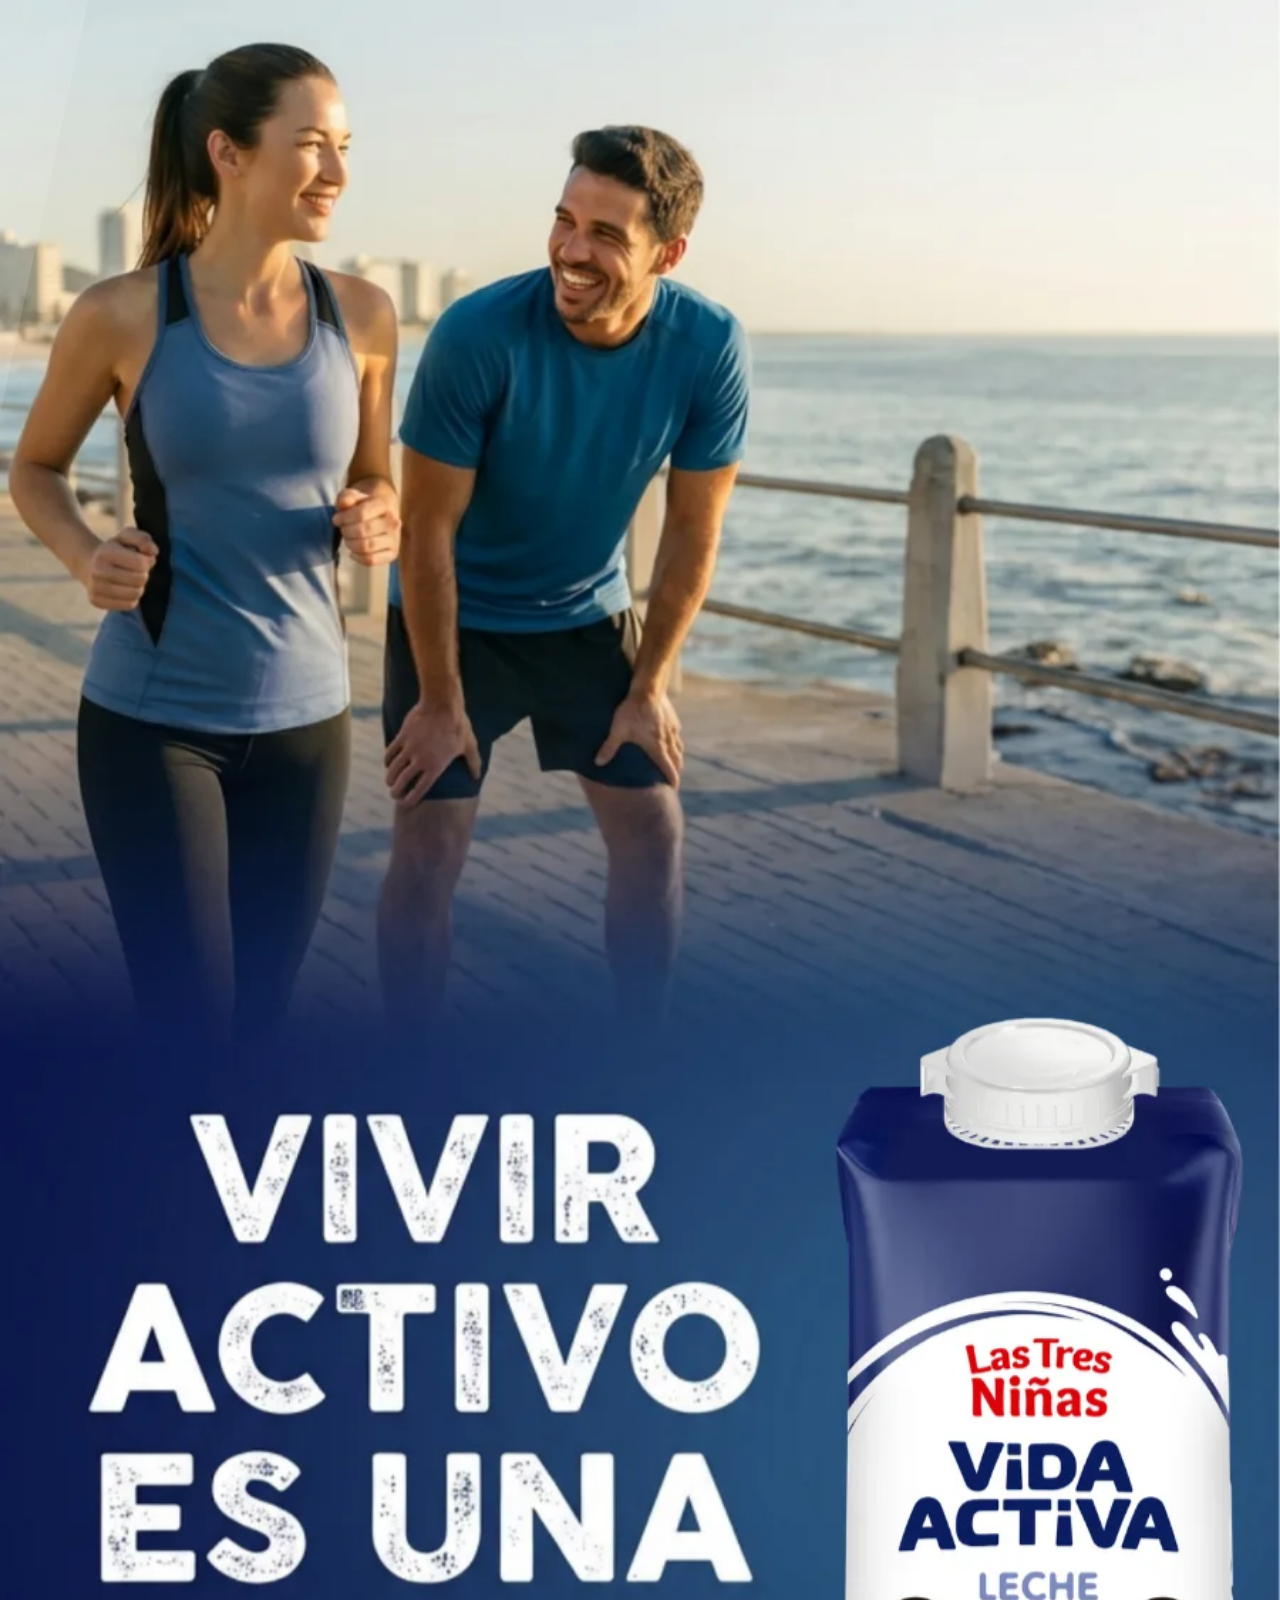
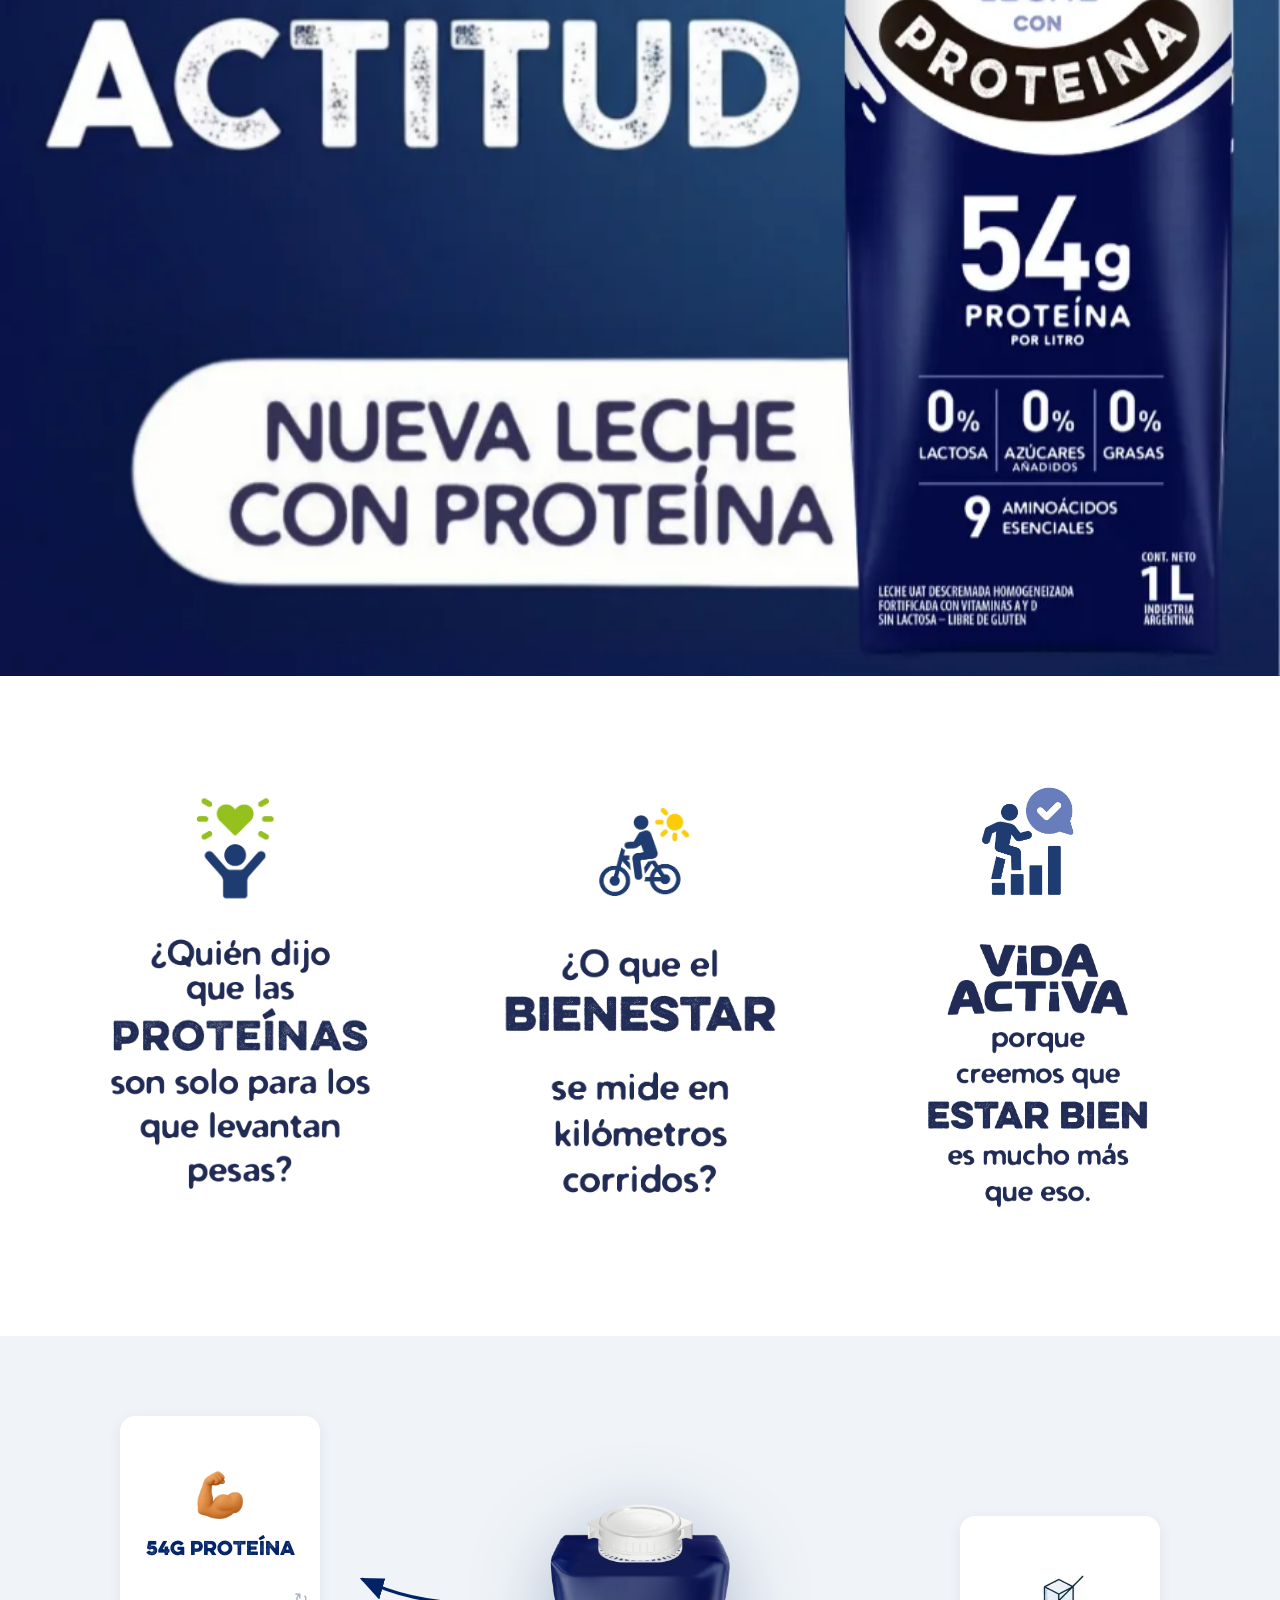
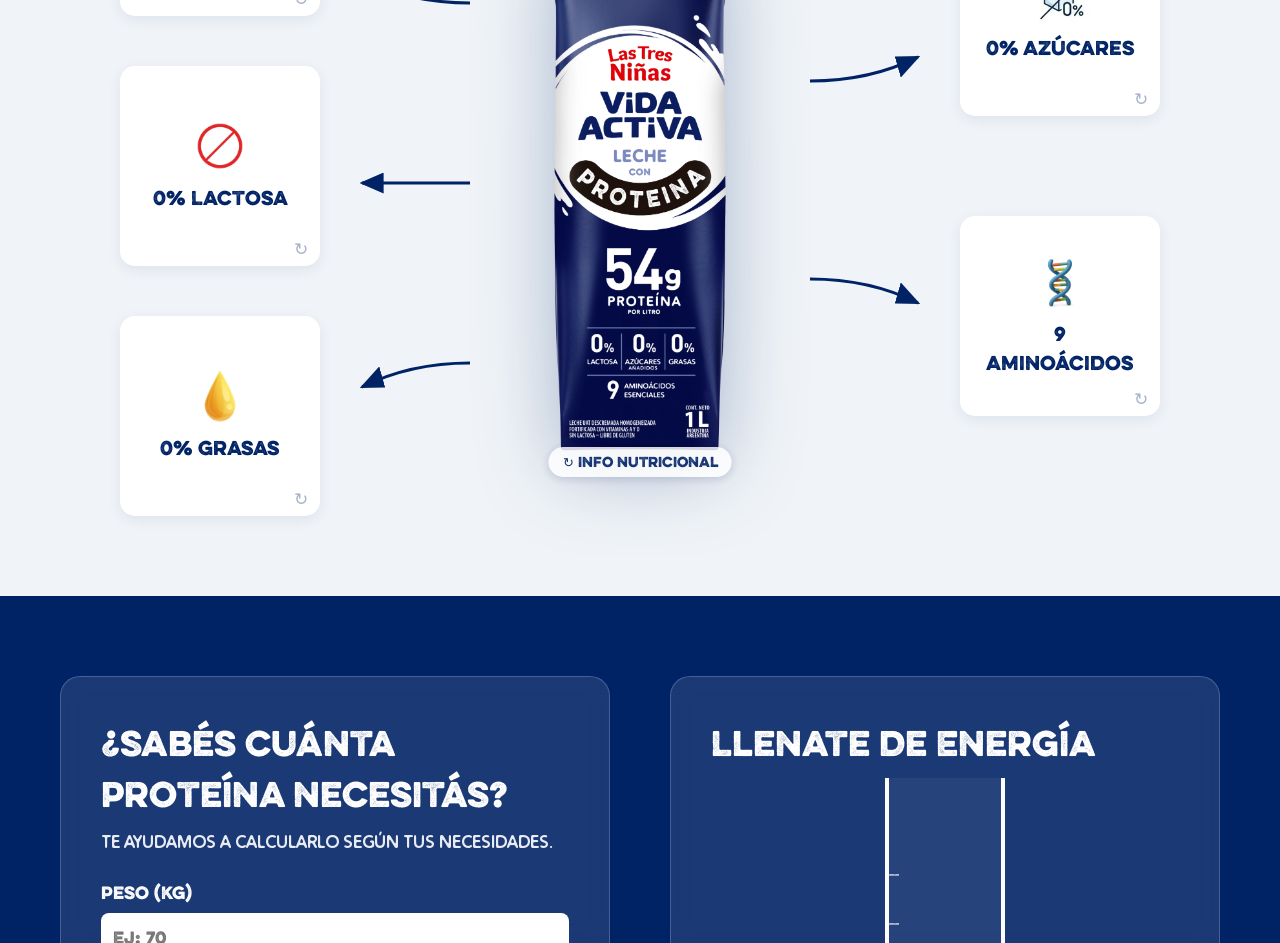
==== commit 40ba7714: "Fix caché: cache-busting (?v=2) en todas las imágenes El sitio original cacheaba /assets/* como immu" ====
--- a/index.html
+++ b/index.html
@@ -21,12 +21,12 @@
     <meta name="twitter:card" content="summary_large_image">
 
     <!-- Preload: el hero y la fuente principal cargan antes (mejor primera impresión) -->
-    <link rel="preload" as="image" href="assets/hero-image-mobile.webp" media="(orientation: portrait)">
-    <link rel="preload" as="image" href="assets/hero-image-desktop.webp" media="(orientation: landscape)">
+    <link rel="preload" as="image" href="assets/hero-image-mobile.webp?v=2" media="(orientation: portrait)">
+    <link rel="preload" as="image" href="assets/hero-image-desktop.webp?v=2" media="(orientation: landscape)">
     <link rel="preload" as="font" href="assets/fonts/EvelethSlantW01-Bold.woff" type="font/woff" crossorigin>
 
     <link rel="stylesheet" href="styles.css?v=14">
-    <link rel="icon" href="assets/logo.webp" type="image/webp">
+    <link rel="icon" href="assets/logo.webp?v=2" type="image/webp">
 </head>
 
 <body>
@@ -35,8 +35,8 @@
     <section class="hero-section">
         <!-- KV vertical en celular (portrait), horizontal en compu (landscape) -->
         <picture class="hero-picture">
-            <source srcset="assets/hero-image-mobile.webp" media="(orientation: portrait)">
-            <img src="assets/hero-image-desktop.webp"
+            <source srcset="assets/hero-image-mobile.webp?v=2" media="(orientation: portrait)">
+            <img src="assets/hero-image-desktop.webp?v=2"
                 alt="Las Tres Niñas Vida Activa - Nueva leche con proteína, 54g por litro. Vivir activo es una actitud."
                 class="hero-background" fetchpriority="high">
         </picture>
@@ -58,19 +58,19 @@
         <div class="container">
             <div class="manifesto-grid">
                 <div class="manifesto-block">
-                    <img src="assets/icon-2.webp" alt="Bienestar" class="manifesto-icon-img" loading="lazy">
-                    <img src="assets/manifesto-proteinas.webp"
+                    <img src="assets/icon-2.webp?v=2" alt="Bienestar" class="manifesto-icon-img" loading="lazy">
+                    <img src="assets/manifesto-proteinas.webp?v=2"
                         alt="¿Quién dijo que las proteínas son solo para los que levantan pesas?"
                         class="manifesto-text-img" loading="lazy">
                 </div>
                 <div class="manifesto-block">
-                    <img src="assets/icon-1.webp" alt="Actividad" class="manifesto-icon-img" loading="lazy">
-                    <img src="assets/manifesto-bienestar.webp" alt="¿O que el bienestar se mide en kilómetros corridos?"
+                    <img src="assets/icon-1.webp?v=2" alt="Actividad" class="manifesto-icon-img" loading="lazy">
+                    <img src="assets/manifesto-bienestar.webp?v=2" alt="¿O que el bienestar se mide en kilómetros corridos?"
                         class="manifesto-text-img" loading="lazy">
                 </div>
                 <div class="manifesto-block">
-                    <img src="assets/icon-3.webp" alt="Vida Activa" class="manifesto-icon-img" loading="lazy">
-                    <img src="assets/manifesto-vidaactiva.webp"
+                    <img src="assets/icon-3.webp?v=2" alt="Vida Activa" class="manifesto-icon-img" loading="lazy">
+                    <img src="assets/manifesto-vidaactiva.webp?v=2"
                         alt="Vida Activa porque creemos que estar bien es mucho más que eso" class="manifesto-text-img" loading="lazy">
                 </div>
             </div>
@@ -86,7 +86,7 @@
                     <div class="benefit-item" data-position="left-top" tabindex="0" role="button" aria-label="54g Proteína. Tocá para ver más.">
                         <div class="benefit-inner">
                             <div class="benefit-face benefit-front">
-                                <div class="benefit-icon"><img src="assets/icon-muscle.webp" alt="Proteína"
+                                <div class="benefit-icon"><img src="assets/icon-muscle.webp?v=2" alt="Proteína"
                                         class="benefit-icon-img" loading="lazy"></div>
                                 <h3><span class="odometer" data-odometer="54">54</span>g Proteína</h3>
                                 <span class="flip-hint" aria-hidden="true">↻</span>
@@ -99,7 +99,7 @@
                     <div class="benefit-item" data-position="left-middle" tabindex="0" role="button" aria-label="0% Lactosa. Tocá para ver más.">
                         <div class="benefit-inner">
                             <div class="benefit-face benefit-front">
-                                <div class="benefit-icon"><img src="assets/icon-lactosa.webp" alt="Sin Lactosa"
+                                <div class="benefit-icon"><img src="assets/icon-lactosa.webp?v=2" alt="Sin Lactosa"
                                         class="benefit-icon-img" loading="lazy"></div>
                                 <h3>0% Lactosa</h3>
                                 <span class="flip-hint" aria-hidden="true">↻</span>
@@ -112,7 +112,7 @@
                     <div class="benefit-item" data-position="left-bottom" tabindex="0" role="button" aria-label="0% Grasas. Tocá para ver más.">
                         <div class="benefit-inner">
                             <div class="benefit-face benefit-front">
-                                <div class="benefit-icon"><img src="assets/icon-grasas.webp" alt="Sin Grasas"
+                                <div class="benefit-icon"><img src="assets/icon-grasas.webp?v=2" alt="Sin Grasas"
                                         class="benefit-icon-img" loading="lazy"></div>
                                 <h3>0% Grasas</h3>
                                 <span class="flip-hint" aria-hidden="true">↻</span>
@@ -169,7 +169,7 @@
                         <div class="product-flip" id="product-flip" role="button" tabindex="0"
                             aria-label="Pack Vida Activa. Tocá para ver la información nutricional.">
                             <div class="product-face product-front">
-                                <img src="assets/product.webp" alt="Vida Activa - Leche con Proteína"
+                                <img src="assets/product.webp?v=2" alt="Vida Activa - Leche con Proteína"
                                     class="product-center-img" loading="lazy">
                                 <span class="product-flip-hint" aria-hidden="true">↻ Info nutricional</span>
                             </div>
@@ -214,7 +214,7 @@
                     <div class="benefit-item" data-position="right-top" tabindex="0" role="button" aria-label="0% Azúcares. Tocá para ver más.">
                         <div class="benefit-inner">
                             <div class="benefit-face benefit-front">
-                                <div class="benefit-icon"><img src="assets/icon-azucares.webp" alt="Sin Azúcares"
+                                <div class="benefit-icon"><img src="assets/icon-azucares.webp?v=2" alt="Sin Azúcares"
                                         class="benefit-icon-img" loading="lazy"></div>
                                 <h3>0% Azúcares</h3>
                                 <span class="flip-hint" aria-hidden="true">↻</span>
@@ -227,7 +227,7 @@
                     <div class="benefit-item" data-position="right-bottom" tabindex="0" role="button" aria-label="9 Aminoácidos. Tocá para ver más.">
                         <div class="benefit-inner">
                             <div class="benefit-face benefit-front">
-                                <div class="benefit-icon"><img src="assets/icon-dna.webp" alt="Aminoácidos"
+                                <div class="benefit-icon"><img src="assets/icon-dna.webp?v=2" alt="Aminoácidos"
                                         class="benefit-icon-img" loading="lazy"></div>
                                 <h3>9 Aminoácidos</h3>
                                 <span class="flip-hint" aria-hidden="true">↻</span>
@@ -311,7 +311,7 @@
             <div class="recipes-grid">
                 <!-- Recipe 1: Pancakes -->
                 <div class="recipe-card" data-recipe="pancakes">
-                    <div class="recipe-image" style="background-image: url('assets/pancakes-closeup.webp');"></div>
+                    <div class="recipe-image" style="background-image: url('assets/pancakes-closeup.webp?v=2');"></div>
                     <div class="recipe-content">
                         <h3>Pancakes Proteicos</h3>
                         <p class="recipe-intro">"Desayuno de campeones. Avena, huevo y Vida Activa."</p>
@@ -351,7 +351,7 @@
 
                 <!-- Recipe 2: Smoothie -->
                 <div class="recipe-card" data-recipe="smoothie">
-                    <div class="recipe-image" style="background-image: url('assets/smoothie.webp');"></div>
+                    <div class="recipe-image" style="background-image: url('assets/smoothie.webp?v=2');"></div>
                     <div class="recipe-content">
                         <h3>Licuado "Power Start"</h3>
                         <p class="recipe-intro">"Banana, avena y Vida Activa. Energía lista en 2 minutos."</p>
@@ -388,7 +388,7 @@
 
                 <!-- Recipe 3: Iced Coffee -->
                 <div class="recipe-card" data-recipe="iced-coffee">
-                    <div class="recipe-image" style="background-image: url('assets/iced-coffee.webp');"></div>
+                    <div class="recipe-image" style="background-image: url('assets/iced-coffee.webp?v=2');"></div>
                     <div class="recipe-content">
                         <h3>Iced Coffee Proteico</h3>
                         <p class="recipe-intro">"El corte de la tarde. Café frío + espuma de proteína."</p>
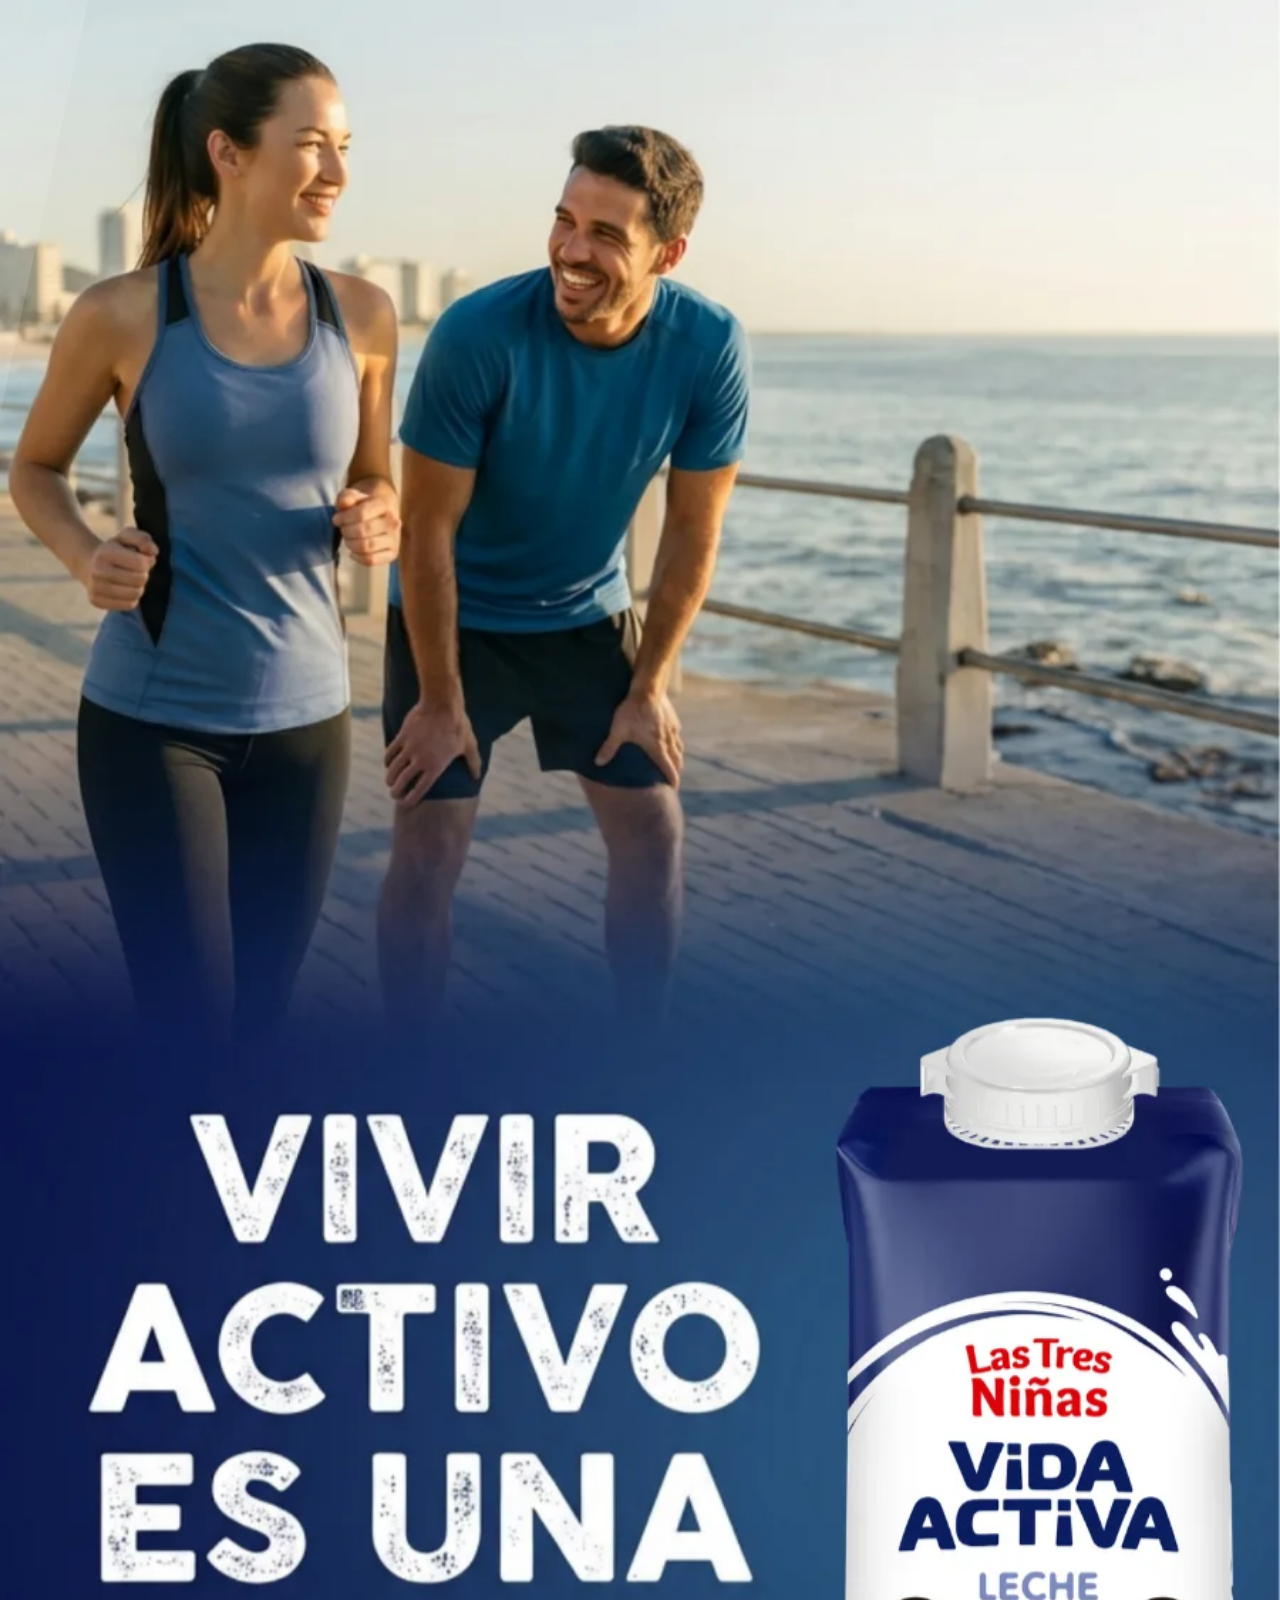
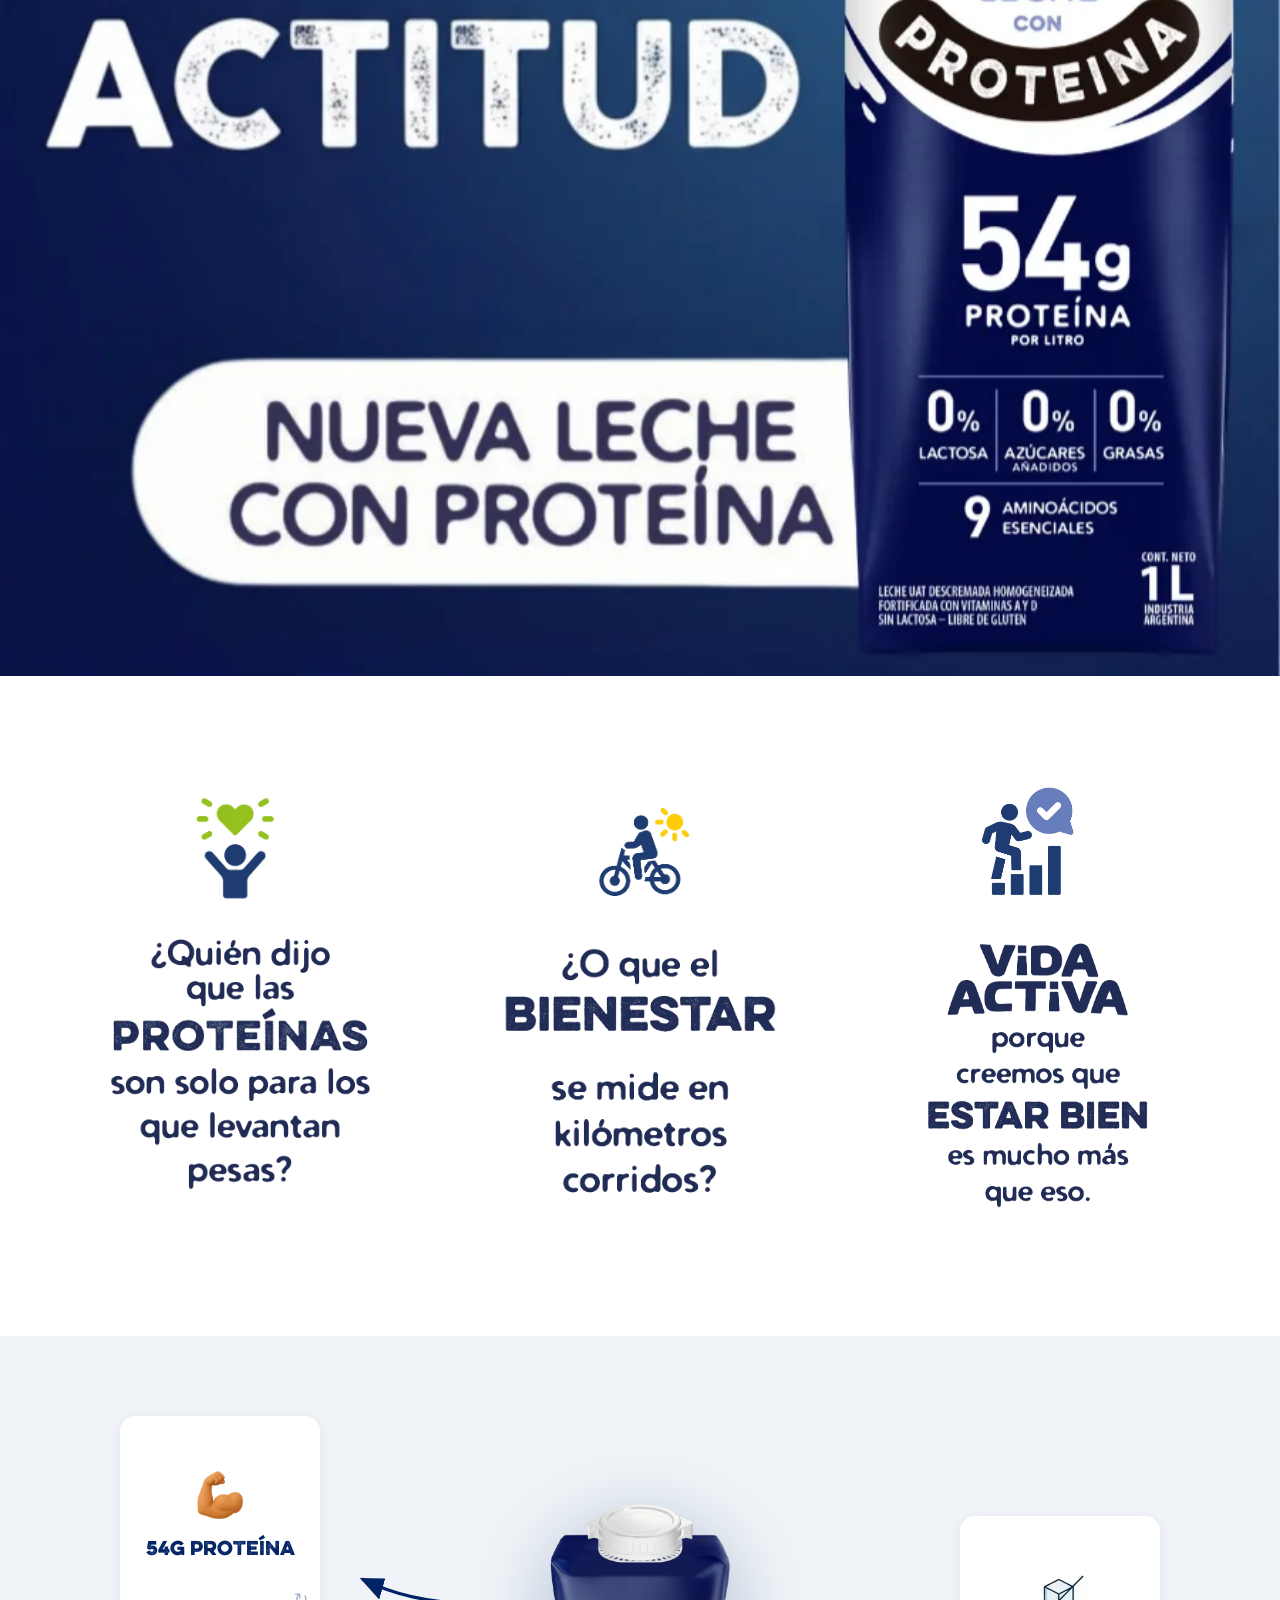
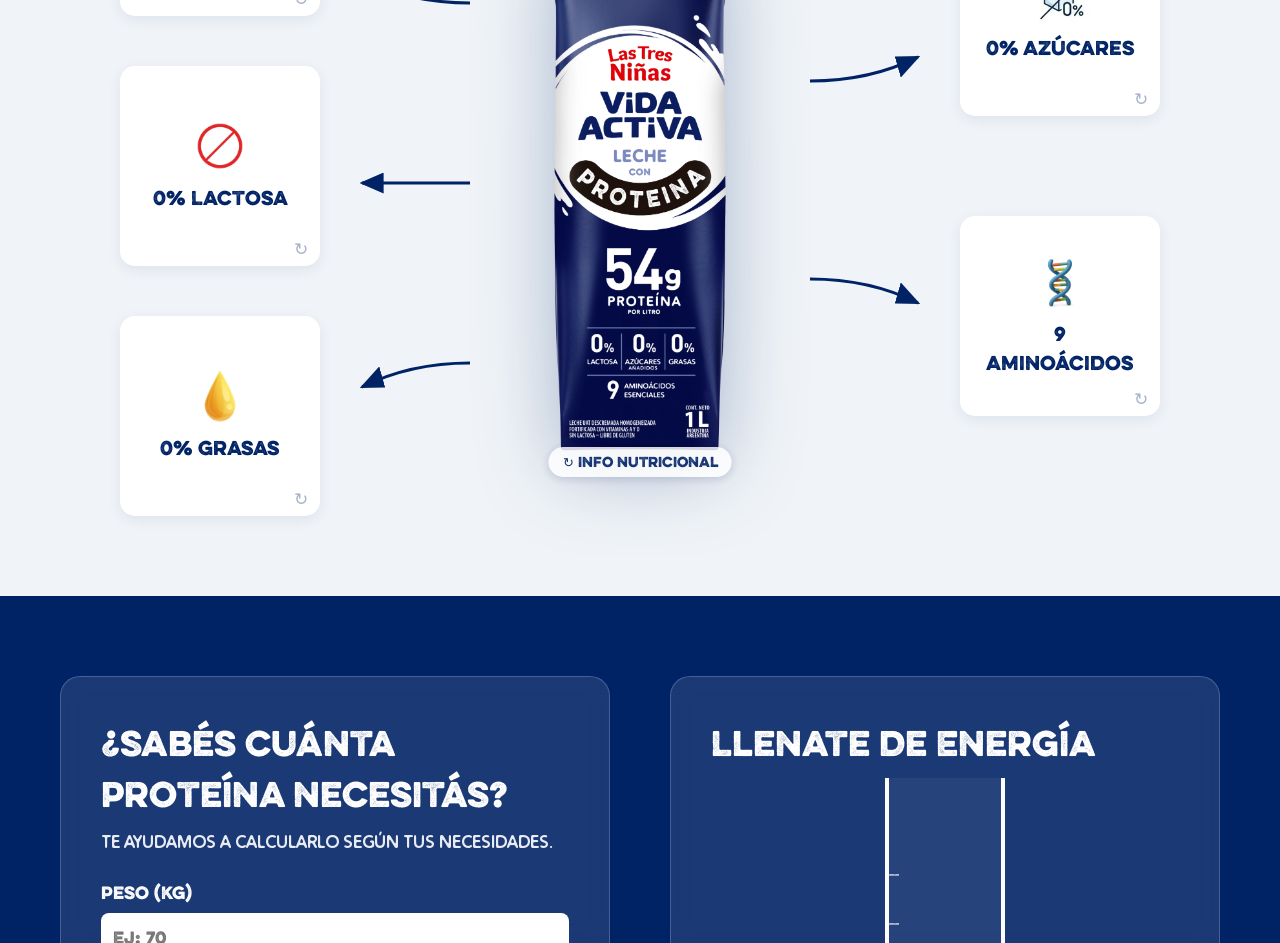
==== commit d6c67590: "Usar el dominio propio lastresninasvidaactiva.com.ar en SEO y previews - og:url y og:image apuntan a" ====
--- a/index.html
+++ b/index.html
@@ -10,11 +10,11 @@
 
     <!-- Open Graph: vista previa al compartir el link (WhatsApp, Instagram, etc.) -->
     <meta property="og:type" content="website">
-    <meta property="og:url" content="https://las-tres-ninas-vida-activa.netlify.app/">
+    <meta property="og:url" content="https://lastresninasvidaactiva.com.ar/">
     <meta property="og:title" content="Vida Activa - Nueva Leche con Proteína">
     <meta property="og:description"
         content="54g de proteína por litro. 0% lactosa, 0% grasas, 0% azúcares añadidos. Vivir activo es una actitud.">
-    <meta property="og:image" content="https://las-tres-ninas-vida-activa.netlify.app/assets/og-image.jpg">
+    <meta property="og:image" content="https://lastresninasvidaactiva.com.ar/assets/og-image.jpg">
     <meta property="og:image:width" content="1200">
     <meta property="og:image:height" content="630">
     <meta property="og:locale" content="es_AR">
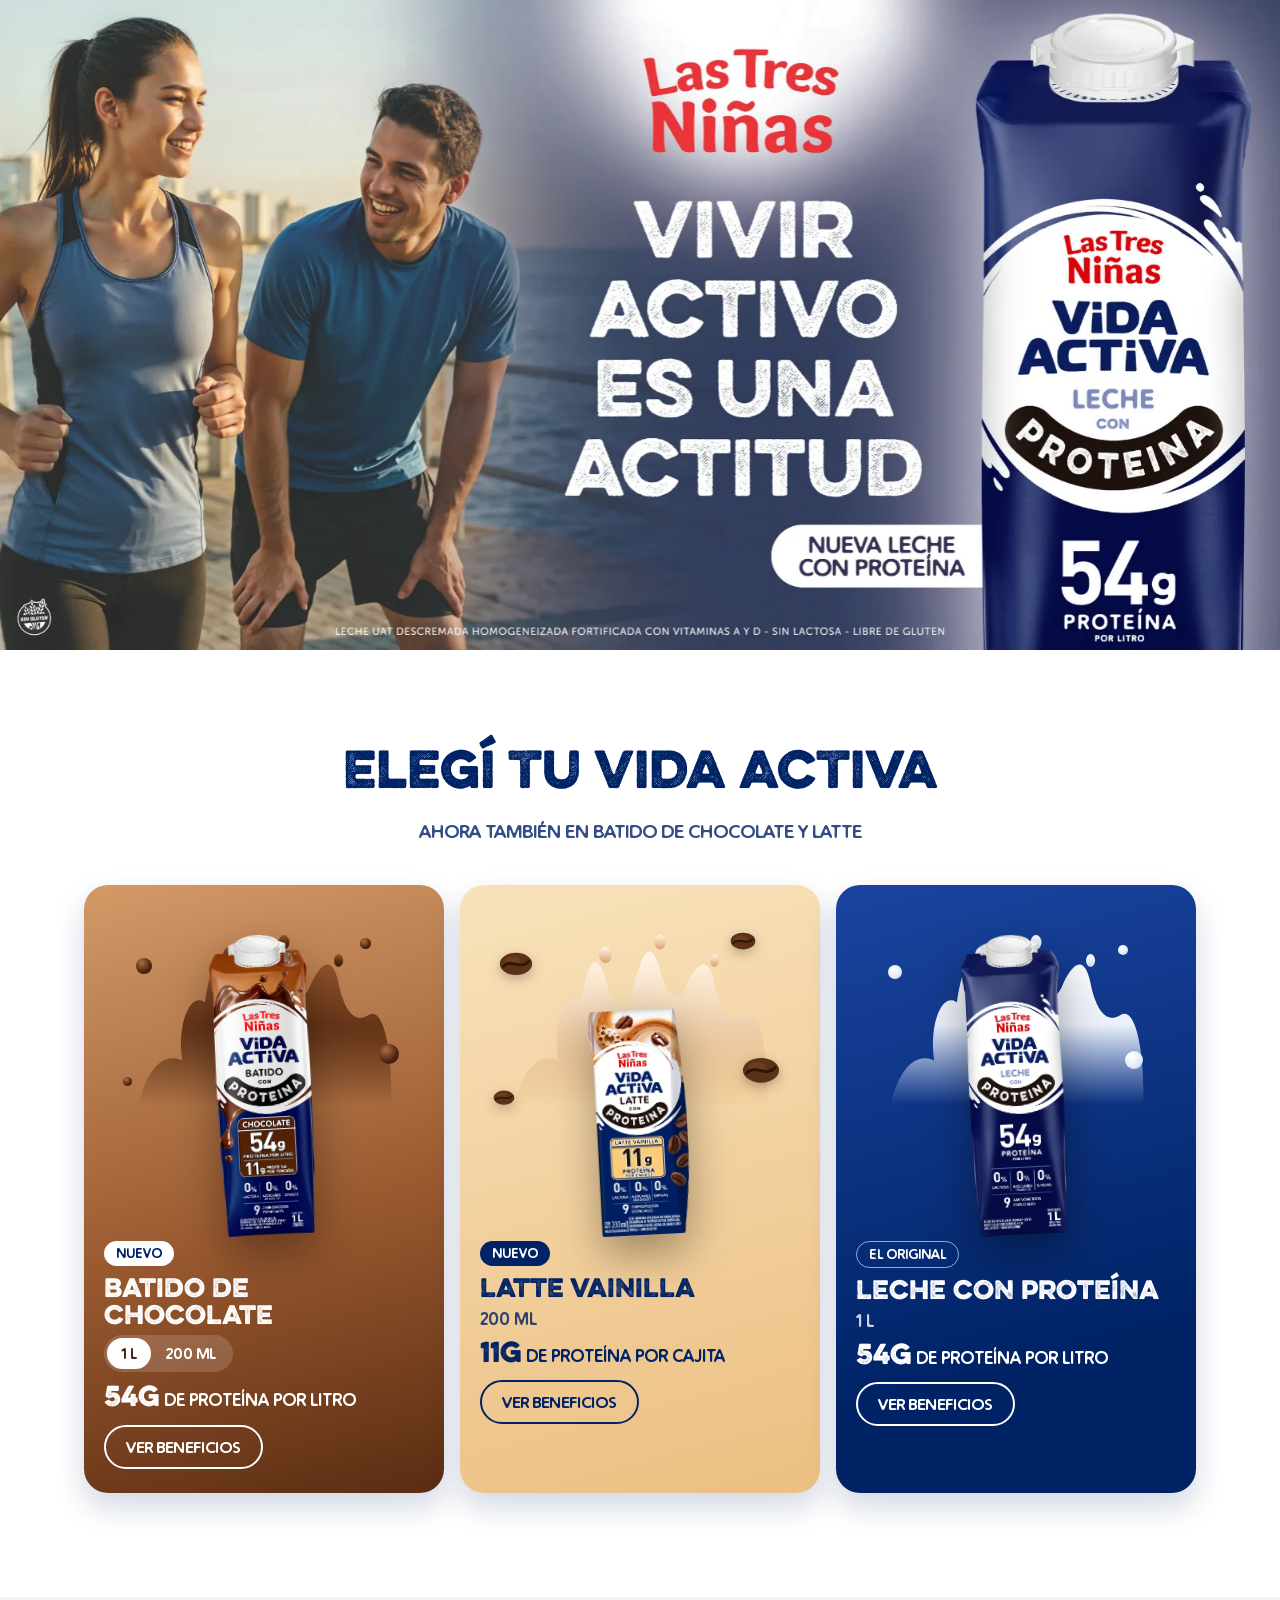
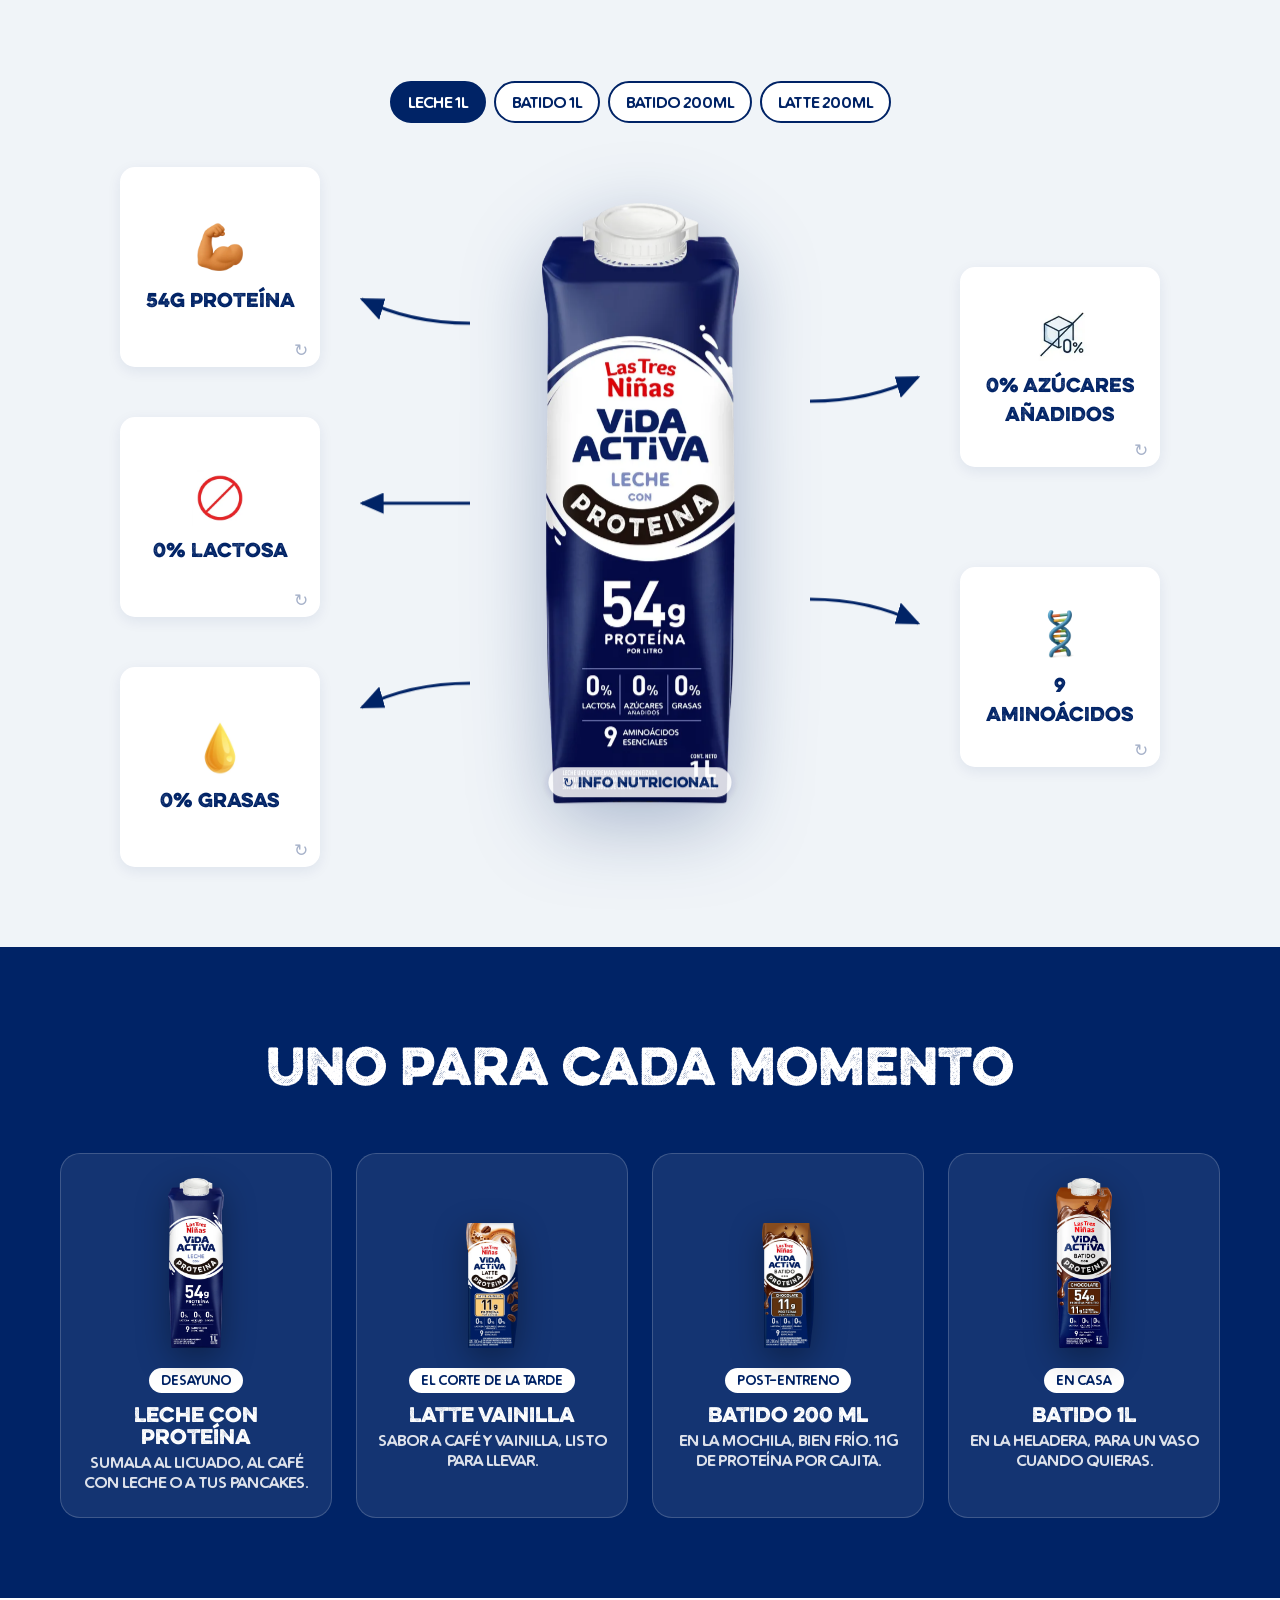
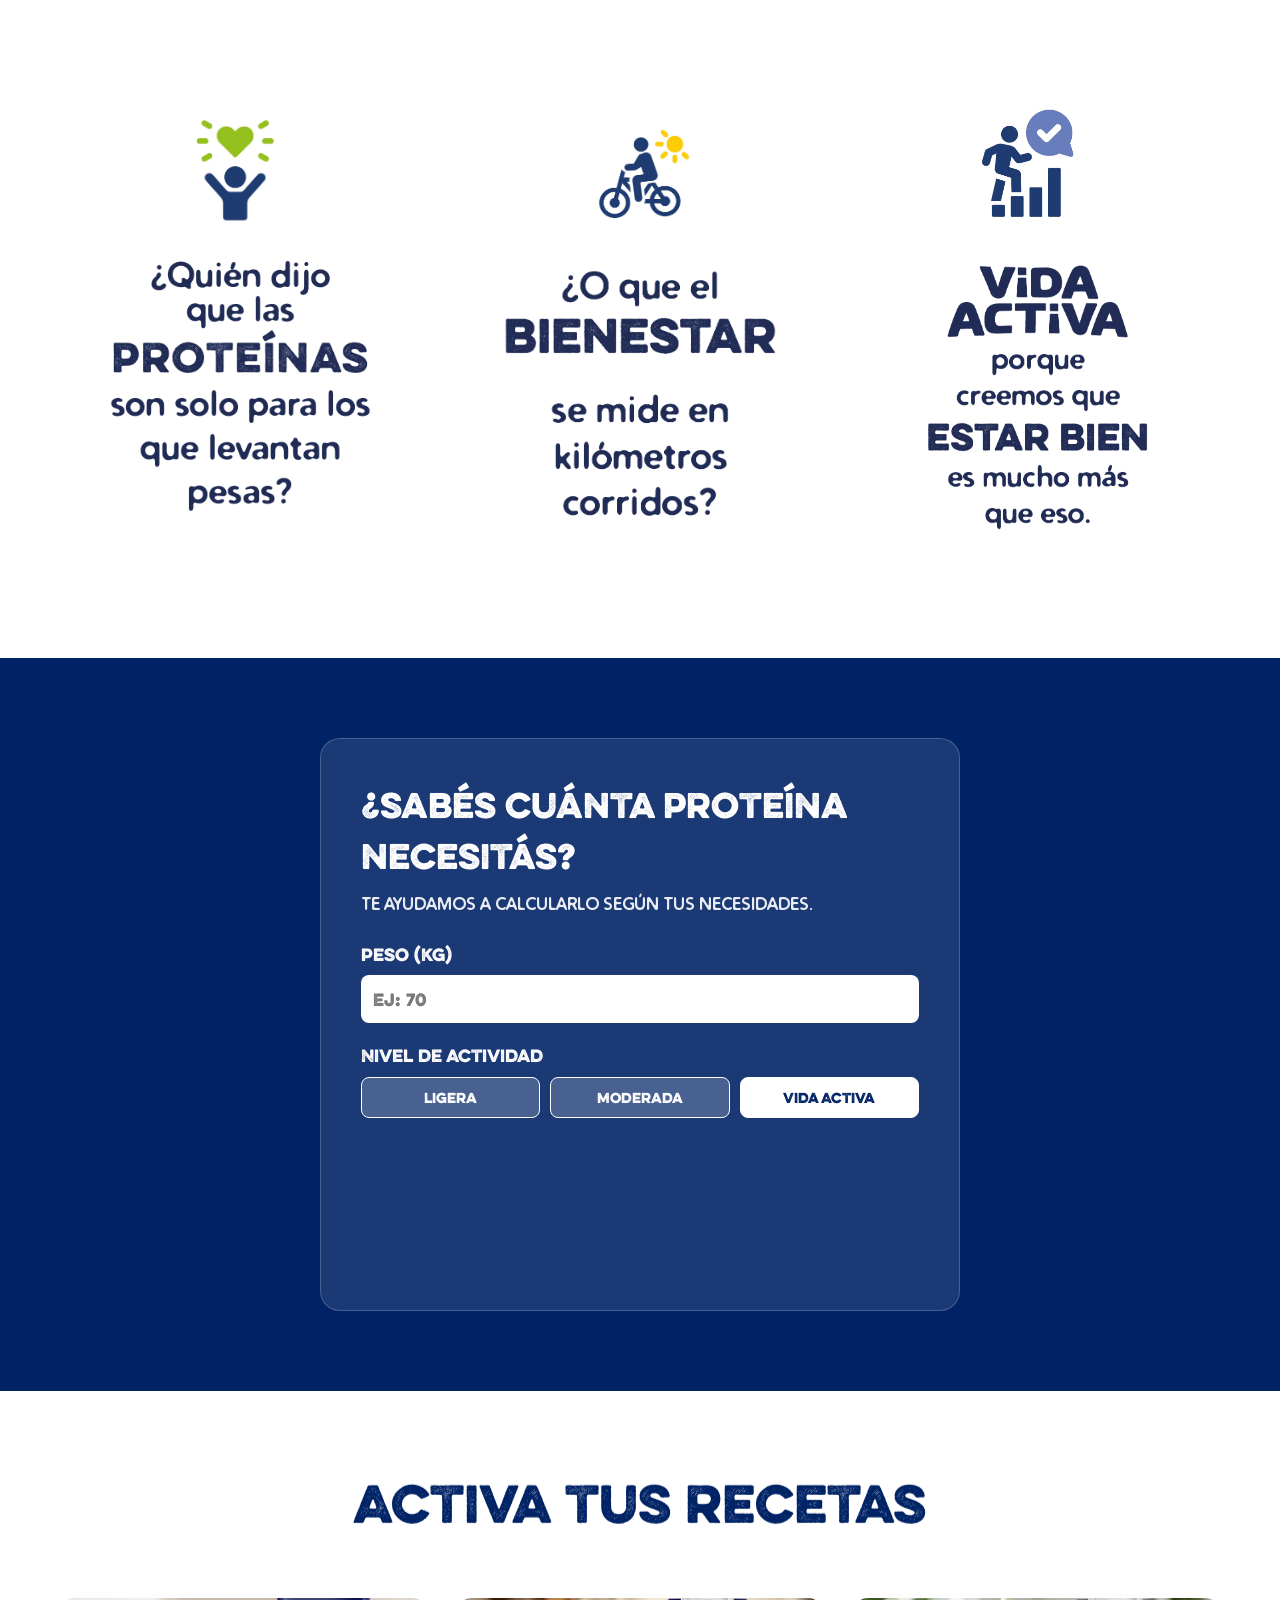
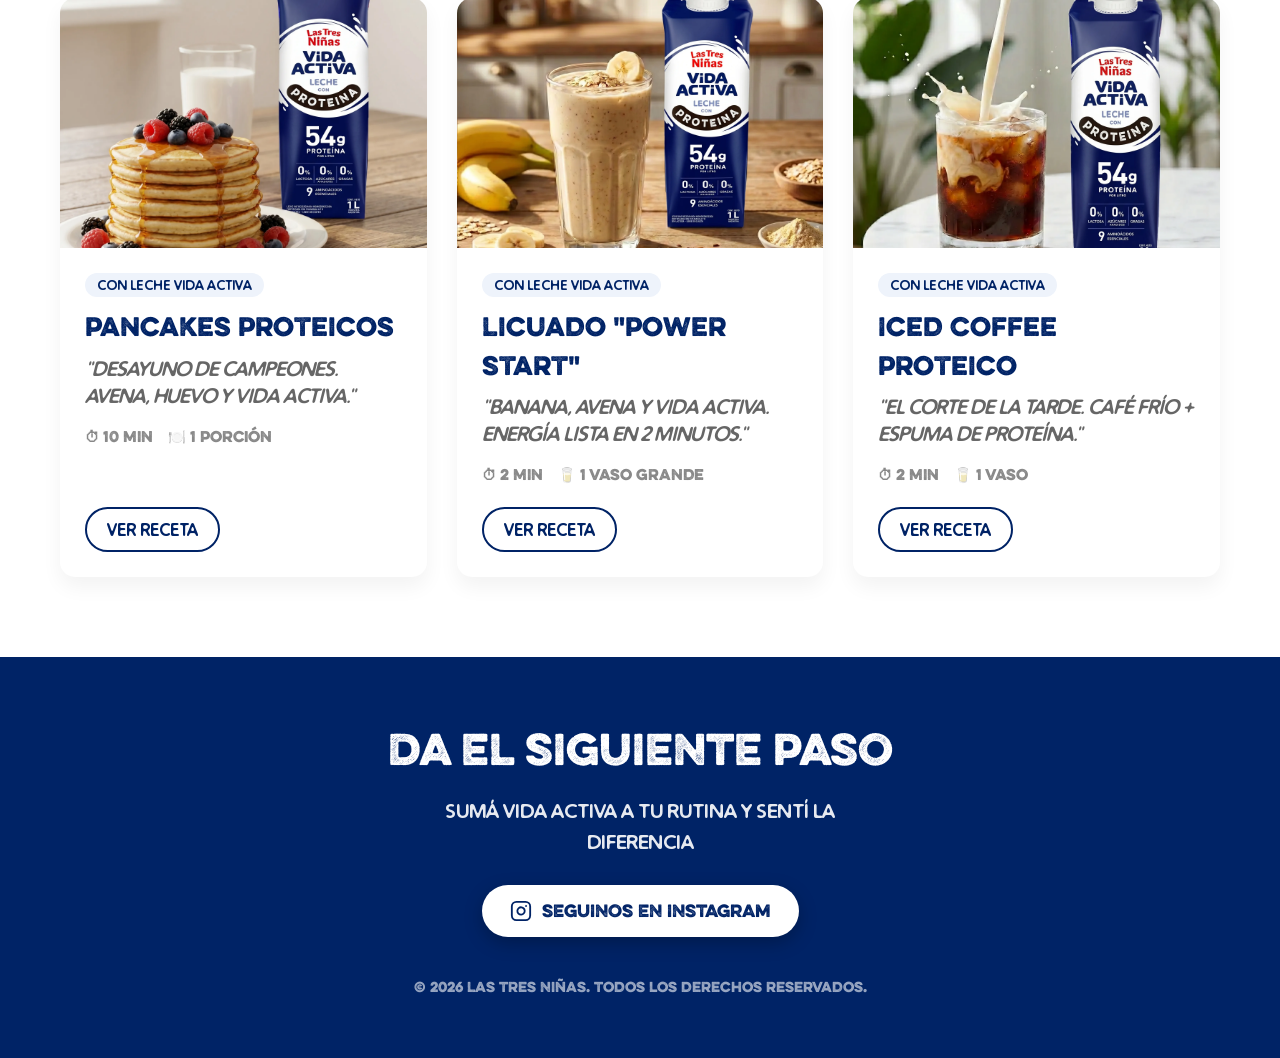
==== commit 147449dc: "Sumar la línea completa: Batido Chocolate y Latte Vida Activa - Nueva sección de productos: carrusel" ====
--- a/index.html
+++ b/index.html
@@ -4,16 +4,16 @@
 <head>
     <meta charset="UTF-8">
     <meta name="viewport" content="width=device-width, initial-scale=1.0">
-    <title>Las Tres Niñas Vida Activa - Leche con Proteína</title>
+    <title>Las Tres Niñas Vida Activa - Leche, Batido y Latte con Proteína</title>
     <meta name="description"
-        content="Descubrí la nueva leche con proteína Vida Activa de Las Tres Niñas. Con 54g de proteína por litro, 0% lactosa, 0% grasas, 0% azúcares añadidos y 9 aminoácidos esenciales.">
+        content="Conocé la línea Vida Activa de Las Tres Niñas: leche, batido de chocolate y latte con proteína. 0% lactosa, 0% grasas, 0% azúcares añadidos y 9 aminoácidos esenciales.">
 
     <!-- Open Graph: vista previa al compartir el link (WhatsApp, Instagram, etc.) -->
     <meta property="og:type" content="website">
     <meta property="og:url" content="https://lastresninasvidaactiva.com.ar/">
-    <meta property="og:title" content="Vida Activa - Nueva Leche con Proteína">
+    <meta property="og:title" content="Vida Activa - Leche, Batido y Latte con Proteína">
     <meta property="og:description"
-        content="54g de proteína por litro. 0% lactosa, 0% grasas, 0% azúcares añadidos. Vivir activo es una actitud.">
+        content="Ahora también en batido de chocolate y latte. 11g de proteína por porción, 0% lactosa, 0% grasas, 0% azúcares añadidos. Vivir activo es una actitud.">
     <meta property="og:image" content="https://lastresninasvidaactiva.com.ar/assets/og-image.jpg">
     <meta property="og:image:width" content="1200">
     <meta property="og:image:height" content="630">
@@ -25,11 +25,43 @@
     <link rel="preload" as="image" href="assets/hero-image-desktop.webp?v=2" media="(orientation: landscape)">
     <link rel="preload" as="font" href="assets/fonts/EvelethSlantW01-Bold.woff" type="font/woff" crossorigin>
 
-    <link rel="stylesheet" href="styles.css?v=14">
+    <link rel="stylesheet" href="styles.css?v=16">
     <link rel="icon" href="assets/logo.webp?v=2" type="image/webp">
 </head>
 
 <body>
+
+    <!-- Formas y degradés compartidos por los efectos de las cards de producto -->
+    <svg class="svg-defs" aria-hidden="true" focusable="false">
+        <defs>
+            <linearGradient id="grad-choco" x1="0" y1="0" x2="0" y2="1">
+                <stop offset="0%" stop-color="#9a5a30" />
+                <stop offset="55%" stop-color="#5a2c12" />
+                <stop offset="100%" stop-color="#3a1b0b" />
+            </linearGradient>
+            <linearGradient id="grad-latte" x1="0" y1="0" x2="0" y2="1">
+                <stop offset="0%" stop-color="#fff6e6" />
+                <stop offset="100%" stop-color="#d9a066" />
+            </linearGradient>
+            <linearGradient id="grad-milk" x1="0" y1="0" x2="0" y2="1">
+                <stop offset="0%" stop-color="#ffffff" />
+                <stop offset="100%" stop-color="#cfdcf3" />
+            </linearGradient>
+            <symbol id="fx-splash-shape" viewBox="0 0 300 220">
+                <path d="M10,220 C18,172 38,150 60,160 C54,122 68,84 85,96 C90,62 100,30 112,70 C120,100 130,110 140,90
+                         C150,50 160,18 172,60 C178,86 190,100 200,80 C210,55 225,40 232,75 C238,105 250,120 265,110
+                         C282,100 292,150 290,220 Z" />
+                <ellipse cx="112" cy="44" rx="7" ry="9" />
+                <ellipse cx="172" cy="30" rx="6" ry="8" />
+                <ellipse cx="232" cy="50" rx="5" ry="7" />
+            </symbol>
+            <symbol id="fx-bean" viewBox="0 0 40 28">
+                <ellipse cx="20" cy="14" rx="19" ry="13" fill="#5b3118" />
+                <ellipse cx="16" cy="10" rx="9" ry="5" fill="#7a4524" opacity="0.6" />
+                <path d="M5 17 C14 7, 26 22, 35 11" stroke="#2b1408" stroke-width="3" fill="none" stroke-linecap="round" />
+            </symbol>
+        </defs>
+    </svg>
 
     <!-- SECCIÓN 1: HERO (Impacto) - Imagen KV completa + entrada animada -->
     <section class="hero-section">
@@ -37,7 +69,7 @@
         <picture class="hero-picture">
             <source srcset="assets/hero-image-mobile.webp?v=2" media="(orientation: portrait)">
             <img src="assets/hero-image-desktop.webp?v=2"
-                alt="Las Tres Niñas Vida Activa - Nueva leche con proteína, 54g por litro. Vivir activo es una actitud."
+                alt="Las Tres Niñas Vida Activa - Leche con proteína, 54g por litro. Vivir activo es una actitud."
                 class="hero-background" fetchpriority="high">
         </picture>
         <!-- Cortina azul que se desvanece revelando el KV al cargar -->
@@ -53,46 +85,107 @@
         </div>
     </section>
 
-    <!-- SECCIÓN 2: MANIFIESTO (Empatía) -->
-    <section class="manifesto-section">
+    <!-- SECCIÓN 2: PRODUCTOS (la línea) - carrusel con splash, granos y leche -->
+    <section class="products-section" id="productos">
         <div class="container">
-            <div class="manifesto-grid">
-                <div class="manifesto-block">
-                    <img src="assets/icon-2.webp?v=2" alt="Bienestar" class="manifesto-icon-img" loading="lazy">
-                    <img src="assets/manifesto-proteinas.webp?v=2"
-                        alt="¿Quién dijo que las proteínas son solo para los que levantan pesas?"
-                        class="manifesto-text-img" loading="lazy">
-                </div>
-                <div class="manifesto-block">
-                    <img src="assets/icon-1.webp?v=2" alt="Actividad" class="manifesto-icon-img" loading="lazy">
-                    <img src="assets/manifesto-bienestar.webp?v=2" alt="¿O que el bienestar se mide en kilómetros corridos?"
-                        class="manifesto-text-img" loading="lazy">
-                </div>
-                <div class="manifesto-block">
-                    <img src="assets/icon-3.webp?v=2" alt="Vida Activa" class="manifesto-icon-img" loading="lazy">
-                    <img src="assets/manifesto-vidaactiva.webp?v=2"
-                        alt="Vida Activa porque creemos que estar bien es mucho más que eso" class="manifesto-text-img" loading="lazy">
-                </div>
-            </div>
-        </div>
-    </section>
-
-    <!-- SECCIÓN 3: BENEFICIOS (Racional) -->
-    <section class="benefits-section">
+            <h2 class="section-title">Elegí tu Vida Activa</h2>
+            <p class="section-lead">Ahora también en batido de chocolate y latte</p>
+        </div>
+
+        <div class="products-track" id="products-track">
+            <!-- Batido de chocolate (1L / 200 ml) -->
+            <article class="product-card product-card--chocolate" data-card="chocolate">
+                <div class="product-stage">
+                    <svg class="fx-splash" aria-hidden="true"><use href="#fx-splash-shape" /></svg>
+                    <span class="fx-bit" style="--x:10%; --y:16%; --d:.35s; --t:3.6s"><span class="fx-drop" style="--s:16px"></span></span>
+                    <span class="fx-bit" style="--x:80%; --y:10%; --d:.45s; --t:4.2s"><span class="fx-drop" style="--s:11px"></span></span>
+                    <span class="fx-bit" style="--x:86%; --y:42%; --d:.55s; --t:3.9s"><span class="fx-drop" style="--s:20px"></span></span>
+                    <span class="fx-bit" style="--x:6%; --y:52%; --d:.65s; --t:4.6s"><span class="fx-drop" style="--s:9px"></span></span>
+                    <img src="assets/pack-chocolate-1l.webp" alt="Vida Activa Batido con Proteína Chocolate 1L"
+                        class="product-card-pack" width="361" height="1100" loading="lazy">
+                </div>
+                <div class="product-card-info">
+                    <span class="product-card-tag">Nuevo</span>
+                    <h3>Batido de Chocolate</h3>
+                    <div class="format-switch" role="group" aria-label="Formato">
+                        <button type="button" class="format-btn active" data-format="chocolate-1l">1 L</button>
+                        <button type="button" class="format-btn" data-format="chocolate-200">200 ml</button>
+                    </div>
+                    <p class="product-card-stat"><strong>54g</strong> de proteína por litro</p>
+                    <button type="button" class="product-card-cta" data-goto="chocolate-1l">Ver beneficios</button>
+                </div>
+            </article>
+
+            <!-- Latte vainilla 200 ml -->
+            <article class="product-card product-card--latte" data-card="latte">
+                <div class="product-stage">
+                    <svg class="fx-splash" aria-hidden="true"><use href="#fx-splash-shape" /></svg>
+                    <span class="fx-bit" style="--x:6%; --y:14%; --d:.35s; --t:4.1s; --r:-25deg"><svg class="fx-bean" style="--s:34px"><use href="#fx-bean" /></svg></span>
+                    <span class="fx-bit" style="--x:78%; --y:8%; --d:.45s; --t:3.7s; --r:30deg"><svg class="fx-bean" style="--s:26px"><use href="#fx-bean" /></svg></span>
+                    <span class="fx-bit" style="--x:82%; --y:46%; --d:.55s; --t:4.5s; --r:-60deg"><svg class="fx-bean" style="--s:38px"><use href="#fx-bean" /></svg></span>
+                    <span class="fx-bit" style="--x:4%; --y:56%; --d:.65s; --t:3.9s; --r:15deg"><svg class="fx-bean" style="--s:22px"><use href="#fx-bean" /></svg></span>
+                    <img src="assets/pack-latte-200.webp" alt="Vida Activa Latte con Proteína sabor Vainilla 200 ml"
+                        class="product-card-pack is-small" width="316" height="760" loading="lazy">
+                </div>
+                <div class="product-card-info">
+                    <span class="product-card-tag">Nuevo</span>
+                    <h3>Latte Vainilla</h3>
+                    <p class="product-card-format">200 ml</p>
+                    <p class="product-card-stat"><strong>11g</strong> de proteína por cajita</p>
+                    <button type="button" class="product-card-cta" data-goto="latte">Ver beneficios</button>
+                </div>
+            </article>
+
+            <!-- Leche con proteína 1L -->
+            <article class="product-card product-card--leche" data-card="leche">
+                <div class="product-stage">
+                    <svg class="fx-splash" aria-hidden="true"><use href="#fx-splash-shape" /></svg>
+                    <span class="fx-bit" style="--x:10%; --y:18%; --d:.35s; --t:3.8s"><span class="fx-drop" style="--s:14px"></span></span>
+                    <span class="fx-bit" style="--x:82%; --y:12%; --d:.45s; --t:4.4s"><span class="fx-drop" style="--s:10px"></span></span>
+                    <span class="fx-bit" style="--x:84%; --y:44%; --d:.55s; --t:3.6s"><span class="fx-drop" style="--s:18px"></span></span>
+                    <img src="assets/pack-leche-1l.webp" alt="Vida Activa Leche con Proteína 1L"
+                        class="product-card-pack" width="361" height="1100" loading="lazy">
+                </div>
+                <div class="product-card-info">
+                    <span class="product-card-tag product-card-tag--ghost">El original</span>
+                    <h3>Leche con Proteína</h3>
+                    <p class="product-card-format">1 L</p>
+                    <p class="product-card-stat"><strong>54g</strong> de proteína por litro</p>
+                    <button type="button" class="product-card-cta" data-goto="leche">Ver beneficios</button>
+                </div>
+            </article>
+        </div>
+
+        <div class="products-dots" id="products-dots" aria-hidden="true">
+            <span class="products-dot active"></span>
+            <span class="products-dot"></span>
+            <span class="products-dot"></span>
+        </div>
+    </section>
+
+    <!-- SECCIÓN 3: BENEFICIOS (Racional) - con selector de producto -->
+    <section class="benefits-section" id="beneficios">
         <div class="container">
+            <div class="product-picker" role="tablist" aria-label="Elegí un producto">
+                <button type="button" class="picker-btn active" role="tab" aria-selected="true" data-product="leche">Leche 1L</button>
+                <button type="button" class="picker-btn" role="tab" aria-selected="false" data-product="chocolate-1l">Batido 1L</button>
+                <button type="button" class="picker-btn" role="tab" aria-selected="false" data-product="chocolate-200">Batido 200ml</button>
+                <button type="button" class="picker-btn" role="tab" aria-selected="false" data-product="latte">Latte 200ml</button>
+            </div>
+
             <div class="benefits-layout">
                 <!-- Beneficios Izquierda -->
                 <div class="benefits-column benefits-left">
-                    <div class="benefit-item" data-position="left-top" tabindex="0" role="button" aria-label="54g Proteína. Tocá para ver más.">
+                    <div class="benefit-item" data-position="left-top" tabindex="0" role="button" aria-label="Proteína. Tocá para ver más.">
                         <div class="benefit-inner">
                             <div class="benefit-face benefit-front">
                                 <div class="benefit-icon"><img src="assets/icon-muscle.webp?v=2" alt="Proteína"
                                         class="benefit-icon-img" loading="lazy"></div>
-                                <h3><span class="odometer" data-odometer="54">54</span>g Proteína</h3>
+                                <h3><span class="odometer" id="benefit-protein" data-odometer="54">54</span>g Proteína</h3>
                                 <span class="flip-hint" aria-hidden="true">↻</span>
                             </div>
                             <div class="benefit-face benefit-back">
-                                <p>Mantenimiento muscular y saciedad.</p>
+                                <p id="benefit-protein-note">54g por litro. Mantenimiento muscular y saciedad.</p>
                             </div>
                         </div>
                     </div>
@@ -169,12 +262,14 @@
                         <div class="product-flip" id="product-flip" role="button" tabindex="0"
                             aria-label="Pack Vida Activa. Tocá para ver la información nutricional.">
                             <div class="product-face product-front">
-                                <img src="assets/product.webp?v=2" alt="Vida Activa - Leche con Proteína"
-                                    class="product-center-img" loading="lazy">
+                                <img src="assets/pack-leche-1l.webp" alt="Vida Activa Leche con Proteína 1L"
+                                    class="product-center-img" id="benefits-pack" loading="lazy">
                                 <span class="product-flip-hint" aria-hidden="true">↻ Info nutricional</span>
                             </div>
                             <div class="product-face product-back">
-                                <div class="nutrition">
+                                <!-- Una tabla por producto (data-nutrition). Si un producto
+                                     todavía no tiene tabla, se muestra el aviso de abajo. -->
+                                <div class="nutrition" data-nutrition="leche">
                                     <h4 class="nutrition-title">Información Nutricional</h4>
                                     <p class="nutrition-portion">Porción 200 ml (1 vaso)</p>
                                     <table class="nutrition-table">
@@ -204,6 +299,10 @@
                                     </table>
                                     <p class="nutrition-foot">*% Valores Diarios con base a una dieta de 2000 kcal.</p>
                                 </div>
+                                <div class="nutrition nutrition-pending" hidden>
+                                    <h4 class="nutrition-title">Información Nutricional</h4>
+                                    <p class="nutrition-portion">Consultá la tabla nutricional completa en el envase.</p>
+                                </div>
                             </div>
                         </div>
                     </div>
@@ -211,16 +310,16 @@
 
                 <!-- Beneficios Derecha -->
                 <div class="benefits-column benefits-right">
-                    <div class="benefit-item" data-position="right-top" tabindex="0" role="button" aria-label="0% Azúcares. Tocá para ver más.">
+                    <div class="benefit-item" data-position="right-top" tabindex="0" role="button" aria-label="0% Azúcares añadidos. Tocá para ver más.">
                         <div class="benefit-inner">
                             <div class="benefit-face benefit-front">
-                                <div class="benefit-icon"><img src="assets/icon-azucares.webp?v=2" alt="Sin Azúcares"
+                                <div class="benefit-icon"><img src="assets/icon-azucares.webp?v=2" alt="Sin Azúcares añadidos"
                                         class="benefit-icon-img" loading="lazy"></div>
-                                <h3>0% Azúcares</h3>
+                                <h3>0% Azúcares añadidos</h3>
                                 <span class="flip-hint" aria-hidden="true">↻</span>
                             </div>
                             <div class="benefit-face benefit-back">
-                                <p>Sabor natural, sin agregados.</p>
+                                <p>Sin azúcares agregados.</p>
                             </div>
                         </div>
                     </div>
@@ -242,10 +341,74 @@
         </div>
     </section>
 
-    <!-- SECCIÓN 4: INTERACTIVIDAD (Engagement) -->
+    <!-- SECCIÓN 4: MOMENTOS (Uso) - un Vida Activa para cada momento del día -->
+    <section class="moments-section" id="momentos">
+        <div class="container">
+            <h2 class="section-title">Uno para cada momento</h2>
+            <ol class="moments-list">
+                <li class="moment fade-in-up stagger-1">
+                    <img src="assets/pack-leche-1l.webp" alt="Leche con Proteína 1L" class="moment-pack" loading="lazy">
+                    <div class="moment-text">
+                        <span class="moment-time">Desayuno</span>
+                        <h3>Leche con Proteína</h3>
+                        <p>Sumala al licuado, al café con leche o a tus pancakes.</p>
+                    </div>
+                </li>
+                <li class="moment fade-in-up stagger-2">
+                    <img src="assets/pack-latte-200.webp" alt="Latte Vainilla 200 ml" class="moment-pack is-small" loading="lazy">
+                    <div class="moment-text">
+                        <span class="moment-time">El corte de la tarde</span>
+                        <h3>Latte Vainilla</h3>
+                        <p>Sabor a café y vainilla, listo para llevar.</p>
+                    </div>
+                </li>
+                <li class="moment fade-in-up stagger-3">
+                    <img src="assets/pack-chocolate-200.webp" alt="Batido de Chocolate 200 ml" class="moment-pack is-small" loading="lazy">
+                    <div class="moment-text">
+                        <span class="moment-time">Post-entreno</span>
+                        <h3>Batido 200 ml</h3>
+                        <p>En la mochila, bien frío. 11g de proteína por cajita.</p>
+                    </div>
+                </li>
+                <li class="moment fade-in-up stagger-4">
+                    <img src="assets/pack-chocolate-1l.webp" alt="Batido de Chocolate 1L" class="moment-pack" loading="lazy">
+                    <div class="moment-text">
+                        <span class="moment-time">En casa</span>
+                        <h3>Batido 1L</h3>
+                        <p>En la heladera, para un vaso cuando quieras.</p>
+                    </div>
+                </li>
+            </ol>
+        </div>
+    </section>
+
+    <!-- SECCIÓN 5: MANIFIESTO (Empatía) -->
+    <section class="manifesto-section">
+        <div class="container">
+            <div class="manifesto-grid">
+                <div class="manifesto-block">
+                    <img src="assets/icon-2.webp?v=2" alt="Bienestar" class="manifesto-icon-img" loading="lazy">
+                    <img src="assets/manifesto-proteinas.webp?v=2"
+                        alt="¿Quién dijo que las proteínas son solo para los que levantan pesas?"
+                        class="manifesto-text-img" loading="lazy">
+                </div>
+                <div class="manifesto-block">
+                    <img src="assets/icon-1.webp?v=2" alt="Actividad" class="manifesto-icon-img" loading="lazy">
+                    <img src="assets/manifesto-bienestar.webp?v=2" alt="¿O que el bienestar se mide en kilómetros corridos?"
+                        class="manifesto-text-img" loading="lazy">
+                </div>
+                <div class="manifesto-block">
+                    <img src="assets/icon-3.webp?v=2" alt="Vida Activa" class="manifesto-icon-img" loading="lazy">
+                    <img src="assets/manifesto-vidaactiva.webp?v=2"
+                        alt="Vida Activa porque creemos que estar bien es mucho más que eso" class="manifesto-text-img" loading="lazy">
+                </div>
+            </div>
+        </div>
+    </section>
+
+    <!-- SECCIÓN 6: CALCULADORA (Engagement) -->
     <section class="interactive-section">
         <div class="container interactive-grid">
-            <!-- Módulo A: Calculadora -->
             <div class="calculator-module">
                 <h2>¿Sabés cuánta proteína necesitás?</h2>
                 <p>Te ayudamos a calcularlo según tus necesidades.</p>
@@ -267,44 +430,15 @@
 
                     <div id="calc-result" class="result-box hidden">
                         <p class="result-text">Tu cuerpo necesita aprox. <span id="protein-grams">0</span> gramos.</p>
-                        <p class="result-sub">Con 1 vaso de Vida Activa ya cubrís 10.8g de forma fácil.</p>
+                        <p class="result-sub">Cada vaso o cajita de Vida Activa te suma 11g: cerca del
+                            <span id="protein-share">0</span>% de lo que necesitás por día.</p>
                     </div>
                 </form>
             </div>
-
-            <!-- Módulo B: Visualizador -->
-            <div class="visualizer-module">
-                <h2>Llenate de Energía</h2>
-                <div class="glass-container">
-                    <div class="glass">
-                        <div class="milk-liquid" id="milk-liquid">
-                            <svg class="milk-wave" viewBox="0 0 240 20" preserveAspectRatio="none" aria-hidden="true">
-                                <path d="M0,10 C30,2 60,18 120,10 C180,2 210,18 240,10 L240,20 L0,20 Z"></path>
-                            </svg>
-                            <span class="bubble"></span>
-                            <span class="bubble"></span>
-                            <span class="bubble"></span>
-                            <span class="bubble"></span>
-                            <span class="bubble"></span>
-                        </div>
-                        <div class="measurement-lines">
-                            <div class="line line-25"></div>
-                            <div class="line line-50"></div>
-                            <div class="line line-100"></div>
-                        </div>
-                    </div>
-                    <div class="visualizer-controls">
-                        <input type="range" id="milk-slider" min="0" max="100" value="0">
-                    </div>
-                    <div class="visualizer-feedback" id="visualizer-feedback">
-                        Deslizá para servir
-                    </div>
-                </div>
-            </div>
-        </div>
-    </section>
-
-    <!-- SECCIÓN 5: RECETAS (Appetite Appeal) -->
+        </div>
+    </section>
+
+    <!-- SECCIÓN 7: RECETAS (Appetite Appeal) -->
     <section class="recipes-section">
         <div class="container">
             <h2 class="section-title" data-parallax="0.08">Activa tus recetas</h2>
@@ -313,6 +447,7 @@
                 <div class="recipe-card" data-recipe="pancakes">
                     <div class="recipe-image" style="background-image: url('assets/pancakes-closeup.webp?v=2');"></div>
                     <div class="recipe-content">
+                        <span class="recipe-product">Con Leche Vida Activa</span>
                         <h3>Pancakes Proteicos</h3>
                         <p class="recipe-intro">"Desayuno de campeones. Avena, huevo y Vida Activa."</p>
 
@@ -353,6 +488,7 @@
                 <div class="recipe-card" data-recipe="smoothie">
                     <div class="recipe-image" style="background-image: url('assets/smoothie.webp?v=2');"></div>
                     <div class="recipe-content">
+                        <span class="recipe-product">Con Leche Vida Activa</span>
                         <h3>Licuado "Power Start"</h3>
                         <p class="recipe-intro">"Banana, avena y Vida Activa. Energía lista en 2 minutos."</p>
 
@@ -390,6 +526,7 @@
                 <div class="recipe-card" data-recipe="iced-coffee">
                     <div class="recipe-image" style="background-image: url('assets/iced-coffee.webp?v=2');"></div>
                     <div class="recipe-content">
+                        <span class="recipe-product">Con Leche Vida Activa</span>
                         <h3>Iced Coffee Proteico</h3>
                         <p class="recipe-intro">"El corte de la tarde. Café frío + espuma de proteína."</p>
 
@@ -426,12 +563,12 @@
         </div>
     </section>
 
-    <!-- SECCIÓN 6: FOOTER (Confianza) -->
+    <!-- SECCIÓN 8: FOOTER (Confianza) -->
     <footer class="footer-section">
         <div class="container footer-content">
             <div class="footer-cta">
                 <h2 class="footer-cta-title">Da el siguiente paso</h2>
-                <p class="footer-cta-subtitle">Incorporá la nueva leche Vida Activa a tu rutina y sentí la diferencia
+                <p class="footer-cta-subtitle">Sumá Vida Activa a tu rutina y sentí la diferencia
                 </p>
                 <a href="https://www.instagram.com/lastresninasok/" target="_blank" rel="noopener"
                     class="footer-ig-btn">
@@ -450,7 +587,7 @@
         </div>
     </footer>
 
-    <script src="script.js?v=14"></script>
+    <script src="script.js?v=16"></script>
 </body>
 
-</html>+</html>
--- a/styles.css
+++ b/styles.css
@@ -686,12 +686,11 @@
 
 .interactive-grid {
     display: grid;
-    grid-template-columns: 1fr 1fr;
-    gap: 60px;
-}
-
-.calculator-module,
-.visualizer-module {
+    grid-template-columns: 1fr;
+    max-width: 680px;
+}
+
+.calculator-module {
     background: rgba(255, 255, 255, 0.1);
     padding: 40px;
     border-radius: 20px;
@@ -777,156 +776,6 @@
 .result-sub {
     font-size: 0.9rem;
     margin-bottom: 0 !important;
-}
-
-/* Visualizer Styles */
-.glass-container {
-    display: flex;
-    flex-direction: column;
-    align-items: center;
-    position: relative;
-}
-
-.glass {
-    width: 120px;
-    height: 200px;
-    border: 4px solid white;
-    border-top: none;
-    border-radius: 0 0 15px 15px;
-    margin-bottom: 20px;
-    position: relative;
-    overflow: hidden;
-    background: rgba(255, 255, 255, 0.05);
-}
-
-.milk-liquid {
-    position: absolute;
-    bottom: 0;
-    left: 0;
-    width: 100%;
-    height: 0%;
-    /* Dynamic (JS setea la altura) */
-    background: linear-gradient(to bottom, #ffffff 0%, #eef3fb 100%);
-    transition: height 0.35s cubic-bezier(0.16, 1, 0.3, 1);
-    overflow: visible;
-}
-
-/* Ola en la superficie del líquido */
-.milk-wave {
-    position: absolute;
-    top: -9px;            /* asoma por encima del nivel del líquido */
-    left: 0;
-    width: 200%;          /* el doble de ancho para poder animar el loop */
-    height: 12px;
-    fill: #ffffff;
-    animation: waveMove 2.6s linear infinite;
-}
-
-@keyframes waveMove {
-    from { transform: translateX(0); }
-    to   { transform: translateX(-50%); }
-}
-
-/* Burbujas que suben */
-.bubble {
-    position: absolute;
-    bottom: 6px;
-    width: 6px;
-    height: 6px;
-    background: rgba(255, 255, 255, 0.85);
-    border-radius: 50%;
-    opacity: 0;
-    animation: bubbleRise 3s ease-in infinite;
-}
-
-.bubble:nth-child(2) { left: 20%; width: 5px; height: 5px; animation-duration: 3.4s; animation-delay: 0.2s; }
-.bubble:nth-child(3) { left: 40%; width: 7px; height: 7px; animation-duration: 2.8s; animation-delay: 0.9s; }
-.bubble:nth-child(4) { left: 60%; width: 4px; height: 4px; animation-duration: 3.6s; animation-delay: 1.4s; }
-.bubble:nth-child(5) { left: 78%; width: 6px; height: 6px; animation-duration: 3.1s; animation-delay: 0.5s; }
-.bubble:nth-child(6) { left: 50%; width: 5px; height: 5px; animation-duration: 3.3s; animation-delay: 2.0s; }
-
-@keyframes bubbleRise {
-    0%   { transform: translateY(0);     opacity: 0; }
-    15%  { opacity: 0.9; }
-    80%  { opacity: 0.6; }
-    100% { transform: translateY(-150px); opacity: 0; }
-}
-
-/* Vaso vacío: sin ola ni burbujas */
-.milk-liquid.empty .milk-wave,
-.milk-liquid.empty .bubble {
-    display: none;
-}
-
-@media (prefers-reduced-motion: reduce) {
-    .milk-wave, .bubble { animation: none; }
-    .bubble { opacity: 0; }
-}
-
-.measurement-lines .line {
-    position: absolute;
-    width: 20px;
-    height: 2px;
-    background: rgba(255, 255, 255, 0.5);
-    left: -10px;
-    /* Inside visual trick */
-}
-
-/* Lines at approx functional positions */
-.line-25 {
-    bottom: 25%;
-    width: 100%;
-    left: 0;
-    border-top: 1px dashed rgba(255, 255, 255, 0.3);
-    background: transparent;
-}
-
-.line-50 {
-    bottom: 50%;
-    width: 100%;
-    left: 0;
-    border-top: 1px dashed rgba(255, 255, 255, 0.3);
-    background: transparent;
-}
-
-.line-100 {
-    bottom: 100%;
-}
-
-.visualizer-controls {
-    width: 100%;
-    padding: 0 20px;
-}
-
-input[type=range] {
-    width: 100%;
-    -webkit-appearance: none;
-    appearance: none;
-    background: transparent;
-}
-
-input[type=range]::-webkit-slider-thumb {
-    -webkit-appearance: none;
-    height: 24px;
-    width: 24px;
-    border-radius: 50%;
-    background: white;
-    cursor: pointer;
-    margin-top: -10px;
-}
-
-input[type=range]::-webkit-slider-runnable-track {
-    width: 100%;
-    height: 4px;
-    background: rgba(255, 255, 255, 0.3);
-    border-radius: 2px;
-}
-
-.visualizer-feedback {
-    margin-top: 15px;
-    font-weight: bold;
-    min-height: 24px;
-    text-align: center;
 }
 
 /* --- RECIPES SECTION --- */
@@ -1290,11 +1139,6 @@
         height: 48px;
     }
 
-    /* Interactive */
-    .interactive-grid {
-        grid-template-columns: 1fr;
-        gap: 40px;
-    }
 }
 
 /* --- RESPONSIVE: Small Mobile (< 480px) --- */
@@ -1496,20 +1340,16 @@
 }
 
 /* --- Módulos interactivos --- */
-.calculator-module,
-.visualizer-module {
+.calculator-module {
     opacity: 0;
     transform: translateY(28px);
     transition: opacity 0.8s cubic-bezier(0.16, 1, 0.3, 1), transform 0.8s cubic-bezier(0.16, 1, 0.3, 1);
 }
 
-.calculator-module.is-visible,
-.visualizer-module.is-visible {
+.calculator-module.is-visible {
     opacity: 1;
     transform: translateY(0);
 }
-
-.visualizer-module { transition-delay: 0.18s; }
 
 /* --- Recipe cards --- */
 .recipe-card {
@@ -1546,3 +1386,556 @@
     .recipe-card:nth-child(2) { transition-delay: 0.08s; }
     .recipe-card:nth-child(3) { transition-delay: 0.16s; }
 }
+
+/* =====================================================
+   PRODUCTOS — carrusel de la línea con efectos por sabor
+   Celular: scroll horizontal con snap | Desktop: 3 cards
+   ===================================================== */
+
+/* Defs SVG compartidas (degradés y formas): ocupan 0px pero no van
+   con display:none, si no los degradés dejan de funcionar */
+.svg-defs {
+    position: absolute;
+    width: 0;
+    height: 0;
+    overflow: hidden;
+}
+
+.products-section {
+    padding: var(--spacing-section) 0;
+    background-color: white;
+    overflow: hidden;
+}
+
+.products-section .section-title {
+    margin-bottom: 10px;
+}
+
+.section-lead {
+    text-align: center;
+    font-family: 'Distro-Bold', sans-serif;
+    text-transform: uppercase;
+    color: var(--color-primary);
+    font-size: 1.1rem;
+    opacity: 0.8;
+    margin-bottom: 30px;
+}
+
+.products-track {
+    display: flex;
+    gap: 16px;
+    overflow-x: auto;
+    scroll-snap-type: x mandatory;
+    scroll-padding: 0 20px;
+    padding: 10px 20px 24px;
+    max-width: var(--container-max-width);
+    margin: 0 auto;
+    scrollbar-width: none;
+    -webkit-overflow-scrolling: touch;
+}
+
+.products-track::-webkit-scrollbar {
+    display: none;
+}
+
+.product-card {
+    flex: 0 0 min(78vw, 340px);
+    scroll-snap-align: center;
+    position: relative;
+    overflow: hidden;
+    border-radius: 24px;
+    padding: 20px 20px 24px;
+    color: #ffffff;
+    display: flex;
+    flex-direction: column;
+    box-shadow: 0 14px 30px rgba(0, 35, 102, 0.18);
+}
+
+.product-card--chocolate {
+    background: linear-gradient(165deg, #d39a68 0%, #9a5a30 55%, #5a2c12 100%);
+}
+
+.product-card--latte {
+    background: linear-gradient(165deg, #f8e2bb 0%, #ecbf82 100%);
+    color: var(--color-primary);
+}
+
+.product-card--leche {
+    background: linear-gradient(165deg, var(--color-primary-light) 0%, var(--color-primary) 75%);
+}
+
+/* Escenario: splash detrás, gotas/granos alrededor, pack adelante */
+.product-stage {
+    position: relative;
+    height: 330px;
+    display: flex;
+    align-items: flex-end;
+    justify-content: center;
+    cursor: pointer;
+    -webkit-tap-highlight-color: transparent;
+}
+
+.product-card-pack {
+    position: relative;
+    z-index: 2;
+    height: 300px;
+    width: auto;
+    filter: drop-shadow(0 18px 22px rgba(0, 0, 0, 0.35));
+    opacity: 0;
+    transform: translateY(40px) scale(0.92);
+    transition: transform 0.9s cubic-bezier(0.16, 1, 0.3, 1), opacity 0.6s ease;
+}
+
+.product-card-pack.is-small {
+    height: 225px;
+}
+
+.fx-splash {
+    position: absolute;
+    left: 50%;
+    bottom: 120px;
+    width: 125%;
+    height: 200px;
+    z-index: 1;
+    opacity: 0;
+    transform: translateX(-50%) scale(0.4);
+    transform-origin: 50% 100%;
+    transition: transform 1s cubic-bezier(0.34, 1.56, 0.64, 1) 0.15s, opacity 0.4s ease 0.15s;
+    /* la base del splash se funde con el fondo (no se ve el corte recto) */
+    -webkit-mask-image: linear-gradient(to bottom, #000 55%, transparent 95%);
+    mask-image: linear-gradient(to bottom, #000 55%, transparent 95%);
+}
+
+.product-card--chocolate .fx-splash { fill: url(#grad-choco); }
+.product-card--latte .fx-splash     { fill: url(#grad-latte); }
+.product-card--leche .fx-splash     { fill: url(#grad-milk); }
+
+/* Gotas y granos: el contenedor hace la entrada, el hijo flota */
+.fx-bit {
+    position: absolute;
+    left: var(--x);
+    top: var(--y);
+    z-index: 3;
+    opacity: 0;
+    transform: translateY(30px) scale(0.3);
+    transition: opacity 0.5s ease var(--d, 0.3s),
+                transform 0.8s cubic-bezier(0.34, 1.56, 0.64, 1) var(--d, 0.3s);
+    pointer-events: none;
+}
+
+.fx-bit > * {
+    display: block;
+    animation: bitFloat var(--t, 4s) ease-in-out infinite;
+}
+
+@keyframes bitFloat {
+    0%, 100% { transform: translateY(0) rotate(var(--r, 0deg)); }
+    50%      { transform: translateY(-10px) rotate(calc(var(--r, 0deg) + 14deg)); }
+}
+
+.fx-drop {
+    width: var(--s);
+    height: var(--s);
+    border-radius: 50%;
+    background: radial-gradient(circle at 35% 30%, #b06c40, #4a2412 60%, #2a1206);
+}
+
+.product-card--leche .fx-drop {
+    background: radial-gradient(circle at 35% 30%, #ffffff, #e3ebf8 60%, #b9c9e6);
+}
+
+.fx-bean {
+    width: var(--s);
+    height: calc(var(--s) * 0.7);
+    filter: drop-shadow(0 4px 6px rgba(0, 0, 0, 0.25));
+}
+
+/* Activo: la card está centrada en pantalla (celular) o visible (desktop) */
+.products-section.in-view .product-card.is-active .product-card-pack {
+    opacity: 1;
+    transform: translateY(0) rotate(-3deg);
+}
+
+.products-section.in-view .product-card.is-active .fx-splash {
+    opacity: 1;
+    transform: translateX(-50%) scale(1);
+}
+
+.products-section.in-view .product-card.is-active .fx-bit {
+    opacity: 1;
+    transform: none;
+}
+
+/* Tocar el pack: saltito */
+.product-card-pack.is-poked {
+    animation: packPoke 0.6s cubic-bezier(0.34, 1.56, 0.64, 1);
+}
+
+@keyframes packPoke {
+    0%   { transform: translateY(0) rotate(-3deg); }
+    40%  { transform: translateY(-22px) rotate(4deg) scale(1.04); }
+    100% { transform: translateY(0) rotate(-3deg); }
+}
+
+/* Cambio de formato (1L / 200 ml): el pack baja y vuelve a subir */
+.product-card-pack.is-swapping {
+    opacity: 0 !important;
+    transform: translateY(40px) scale(0.92) !important;
+    transition-duration: 0.25s;
+}
+
+/* Desktop: hover levanta el pack y agranda el splash */
+@media (hover: hover) and (pointer: fine) {
+    .products-section.in-view .product-card.is-active:hover .product-card-pack {
+        transform: translateY(-10px) rotate(-6deg) scale(1.04);
+    }
+
+    .products-section.in-view .product-card.is-active:hover .fx-splash {
+        transform: translateX(-50%) scale(1.08);
+    }
+}
+
+.product-card-info {
+    position: relative;
+    z-index: 3;
+    display: flex;
+    flex-direction: column;
+    align-items: flex-start;
+    gap: 8px;
+    margin-top: 6px;
+}
+
+.product-card-tag {
+    font-family: 'Distro-Bold', sans-serif;
+    text-transform: uppercase;
+    font-size: 0.8rem;
+    line-height: 1;
+    padding: 6px 12px;
+    border-radius: 999px;
+    background: #ffffff;
+    color: var(--color-primary);
+}
+
+.product-card--latte .product-card-tag {
+    background: var(--color-primary);
+    color: #ffffff;
+}
+
+.product-card-tag--ghost {
+    background: transparent;
+    color: #ffffff;
+    border: 1px solid rgba(255, 255, 255, 0.6);
+}
+
+.product-card-info h3 {
+    font-family: var(--font-heading);
+    font-size: 1.5rem;
+    line-height: 1.1;
+    text-transform: uppercase;
+}
+
+.product-card-format,
+.product-card-stat {
+    font-family: 'Distro-Bold', sans-serif;
+    text-transform: uppercase;
+    font-size: 1rem;
+    line-height: 1.2;
+}
+
+.product-card-format {
+    opacity: 0.8;
+}
+
+.product-card-stat strong {
+    font-family: var(--font-heading);
+    text-transform: none;
+    font-size: 1.6rem;
+    font-weight: normal;
+}
+
+.format-switch {
+    display: inline-flex;
+    padding: 3px;
+    border-radius: 999px;
+    background: rgba(255, 255, 255, 0.15);
+}
+
+.format-btn {
+    font-family: 'Distro-Bold', sans-serif;
+    text-transform: uppercase;
+    font-size: 0.9rem;
+    padding: 6px 14px;
+    border: none;
+    border-radius: 999px;
+    background: transparent;
+    color: inherit;
+    cursor: pointer;
+    transition: background 0.3s ease, color 0.3s ease;
+}
+
+.format-btn.active {
+    background: #ffffff;
+    color: #4a2412;
+}
+
+.product-card-cta {
+    margin-top: 6px;
+    padding: 10px 20px;
+    border-radius: 999px;
+    border: 2px solid currentColor;
+    background: transparent;
+    color: inherit;
+    font-family: 'Distro-Bold', sans-serif;
+    text-transform: uppercase;
+    font-size: 0.95rem;
+    cursor: pointer;
+    transition: background 0.3s ease, color 0.3s ease;
+}
+
+.product-card-cta:hover {
+    background: #ffffff;
+    color: var(--color-primary);
+}
+
+.product-card--latte .product-card-cta:hover {
+    background: var(--color-primary);
+    color: #ffffff;
+}
+
+/* Puntitos del carrusel (solo celular) */
+.products-dots {
+    display: flex;
+    justify-content: center;
+    gap: 8px;
+}
+
+.products-dot {
+    width: 8px;
+    height: 8px;
+    border-radius: 999px;
+    background: rgba(0, 35, 102, 0.2);
+    transition: width 0.3s ease, background 0.3s ease;
+}
+
+.products-dot.active {
+    width: 22px;
+    background: var(--color-primary);
+}
+
+@media (min-width: 1000px) {
+    .products-track {
+        justify-content: center;
+        overflow: visible;
+    }
+
+    .product-card {
+        flex: 0 1 360px;
+    }
+
+    .products-dots {
+        display: none;
+    }
+}
+
+@media (prefers-reduced-motion: reduce) {
+    .product-card-pack,
+    .fx-splash,
+    .fx-bit {
+        transition: none;
+    }
+    .fx-bit > * { animation: none; }
+}
+
+/* =====================================================
+   BENEFICIOS — selector de producto
+   ===================================================== */
+.product-picker {
+    display: flex;
+    justify-content: center;
+    gap: 8px;
+    margin-bottom: 40px;
+    overflow-x: auto;
+    scrollbar-width: none;
+    padding: 4px 2px;
+}
+
+.product-picker::-webkit-scrollbar {
+    display: none;
+}
+
+.picker-btn {
+    flex: 0 0 auto;
+    font-family: 'Distro-Bold', sans-serif;
+    text-transform: uppercase;
+    font-size: 0.95rem;
+    padding: 9px 16px;
+    border-radius: 999px;
+    border: 2px solid var(--color-primary);
+    background: #ffffff;
+    color: var(--color-primary);
+    cursor: pointer;
+    transition: background 0.3s ease, color 0.3s ease;
+}
+
+.picker-btn.active {
+    background: var(--color-primary);
+    color: #ffffff;
+}
+
+/* Los packs de 200 ml son más bajitos que los de 1L */
+.product-flip.is-small .product-center-img {
+    height: 78%;
+}
+
+/* Cambio de producto: el pack se desvanece y vuelve */
+.product-front {
+    transition: opacity 0.25s ease;
+}
+
+.product-flip.is-swapping .product-front {
+    opacity: 0;
+}
+
+.nutrition-pending .nutrition-portion {
+    font-size: 0.9rem;
+    margin-top: 8px;
+}
+
+/* =====================================================
+   MOMENTOS — uno para cada momento del día
+   ===================================================== */
+.moments-section {
+    padding: var(--spacing-section) 0;
+    background-color: var(--color-primary);
+    color: #ffffff;
+}
+
+.moments-section .section-title {
+    color: #ffffff;
+}
+
+.moments-list {
+    list-style: none;
+    display: grid;
+    grid-template-columns: repeat(4, 1fr);
+    gap: 24px;
+}
+
+.moment {
+    display: flex;
+    flex-direction: column;
+    align-items: center;
+    text-align: center;
+    padding: 24px 20px;
+    border-radius: 20px;
+    background: rgba(255, 255, 255, 0.08);
+    border: 1px solid rgba(255, 255, 255, 0.18);
+}
+
+.moment-pack {
+    height: 170px;
+    width: auto;
+    margin-bottom: 18px;
+    filter: drop-shadow(0 10px 16px rgba(0, 0, 0, 0.35));
+}
+
+.moment-pack.is-small {
+    height: 125px;
+    margin-top: 45px;
+}
+
+.moment-time {
+    display: inline-block;
+    font-family: 'Distro-Bold', sans-serif;
+    text-transform: uppercase;
+    font-size: 0.8rem;
+    line-height: 1;
+    padding: 6px 12px;
+    border-radius: 999px;
+    background: #ffffff;
+    color: var(--color-primary);
+    margin-bottom: 10px;
+}
+
+.moment h3 {
+    font-family: var(--font-heading);
+    font-size: 1.2rem;
+    line-height: 1.15;
+    margin-bottom: 6px;
+}
+
+.moment p {
+    font-family: 'Distro-Bold', sans-serif;
+    text-transform: uppercase;
+    font-size: 0.95rem;
+    line-height: 1.3;
+    opacity: 0.85;
+}
+
+/* Recetas: con qué producto se hace cada una */
+.recipe-product {
+    align-self: flex-start;
+    font-family: 'Distro-Bold', sans-serif;
+    text-transform: uppercase;
+    font-size: 0.8rem;
+    line-height: 1;
+    padding: 6px 12px;
+    border-radius: 999px;
+    background: #eef3fb;
+    color: var(--color-primary);
+    margin-bottom: 10px;
+}
+
+@media (max-width: 768px) {
+    /* Momentos: lista vertical, pack a la izquierda */
+    .moments-list {
+        grid-template-columns: 1fr;
+        gap: 14px;
+    }
+
+    .moment {
+        flex-direction: row;
+        align-items: center;
+        text-align: left;
+        gap: 18px;
+        padding: 16px 18px;
+    }
+
+    .moment-pack,
+    .moment-pack.is-small {
+        flex: 0 0 auto;
+        width: 58px;
+        height: auto;
+        margin: 0;
+    }
+
+    .moment-pack.is-small {
+        width: 50px;
+    }
+
+    .product-picker {
+        justify-content: flex-start;
+        margin-bottom: 24px;
+    }
+}
+
+@media (max-width: 480px) {
+    .product-picker {
+        margin-left: -20px;
+        margin-right: -20px;
+        padding-left: 20px;
+        padding-right: 20px;
+    }
+
+    .picker-btn {
+        font-size: 0.85rem;
+        padding: 8px 14px;
+    }
+}
+
+@media (max-width: 480px) {
+    .products-section .section-title,
+    .moments-section .section-title {
+        font-size: 2.2rem;
+    }
+}
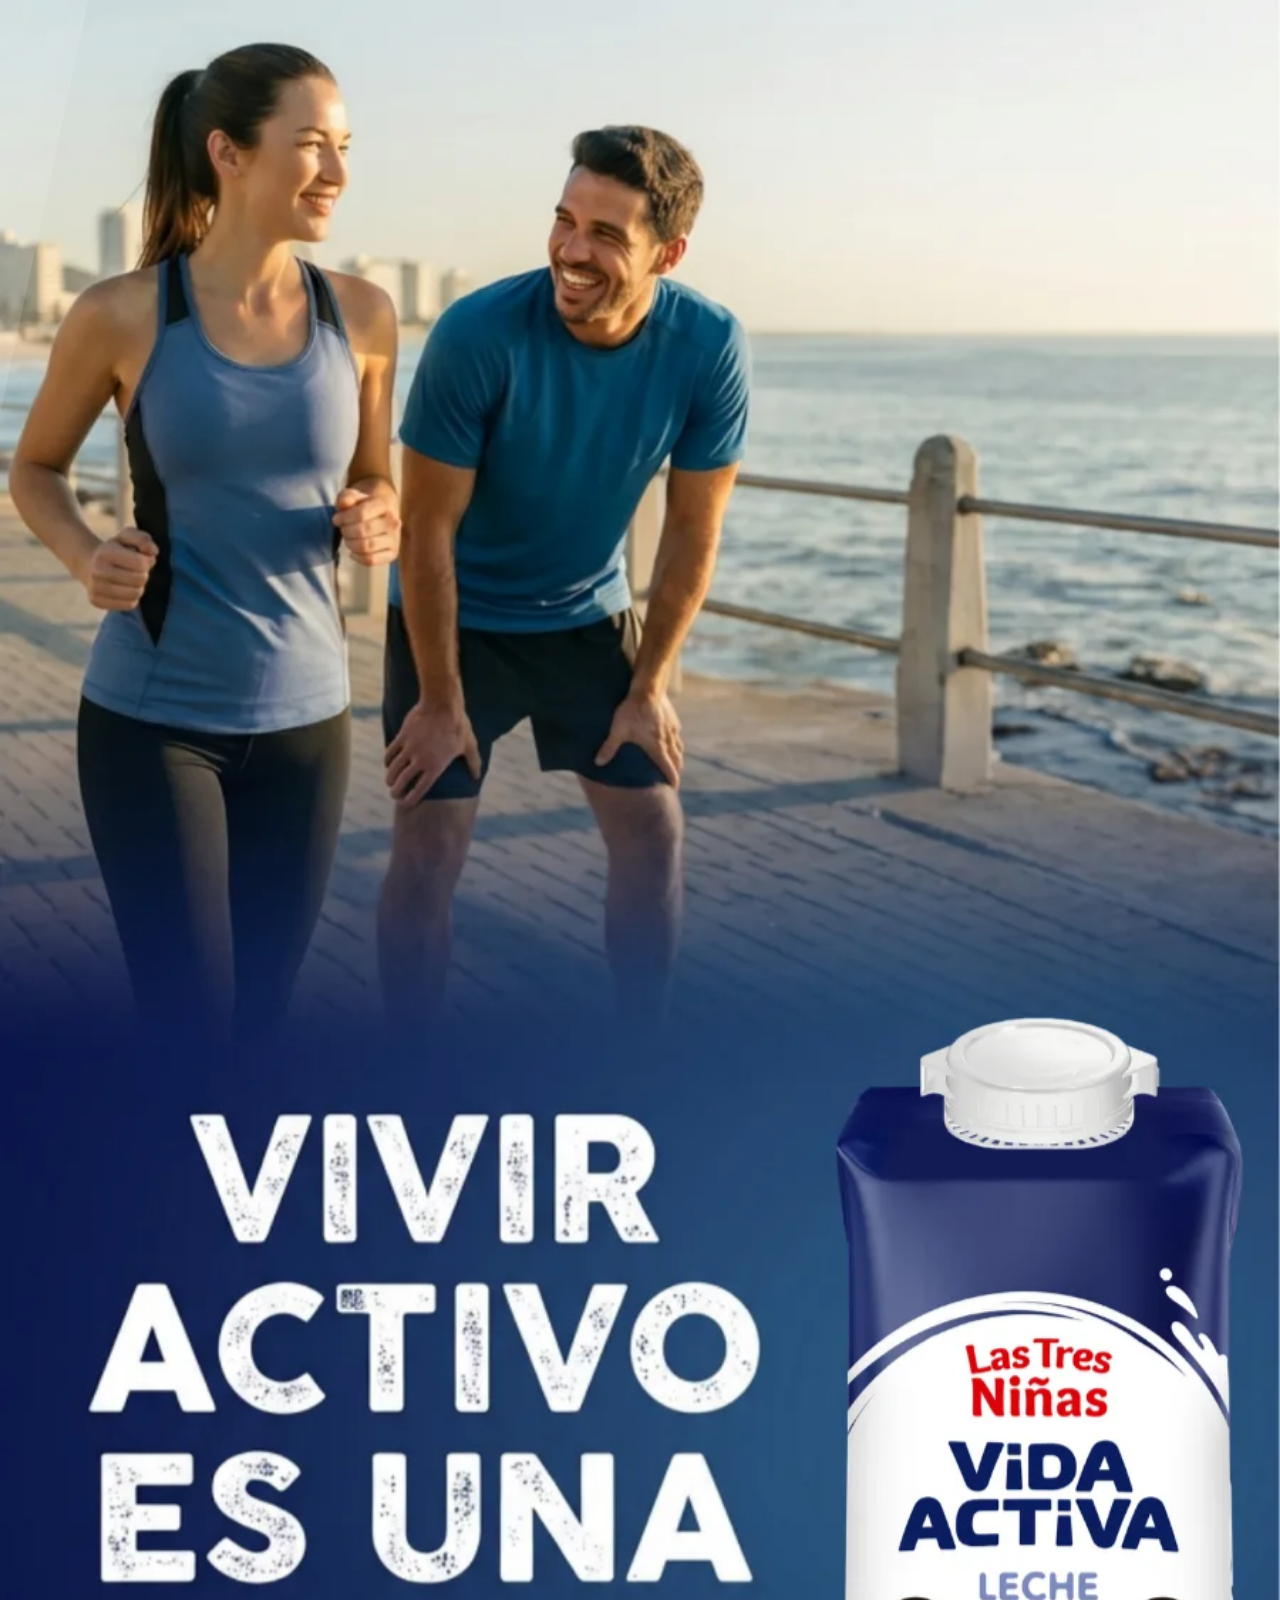
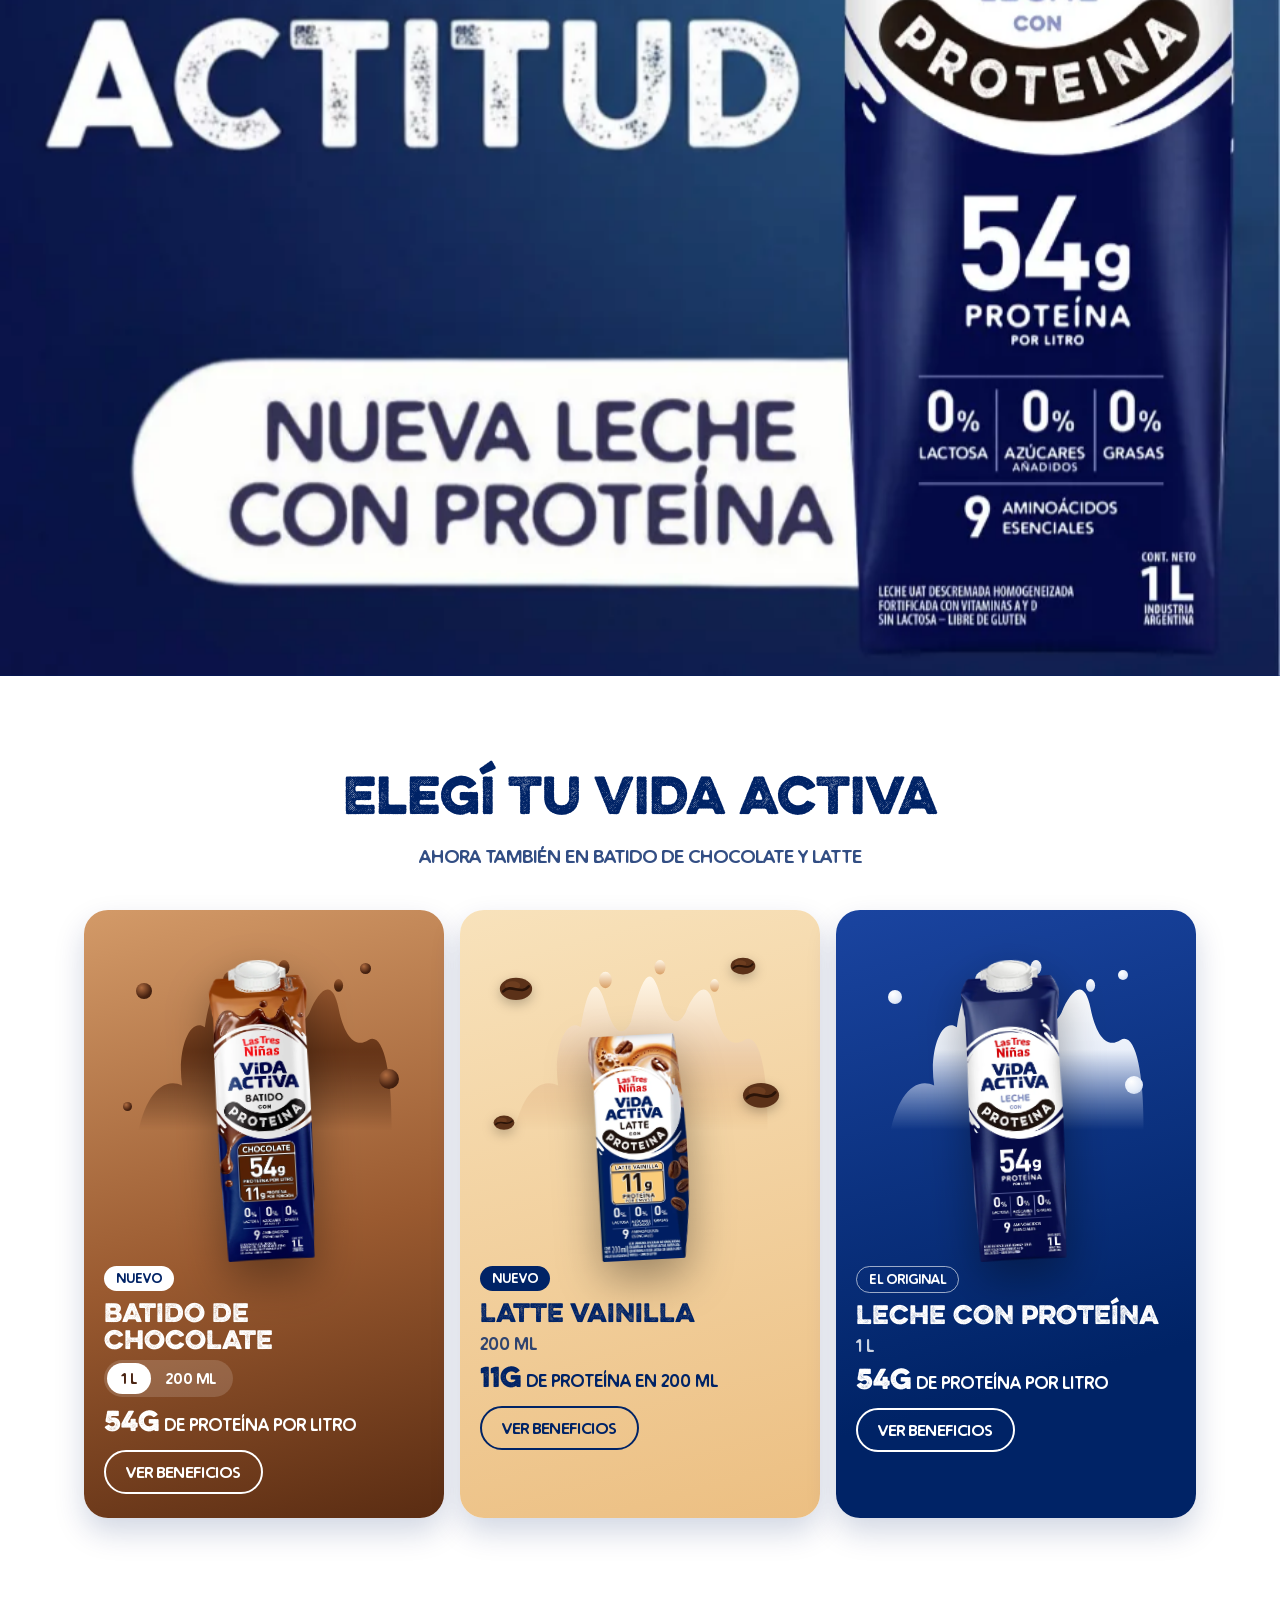
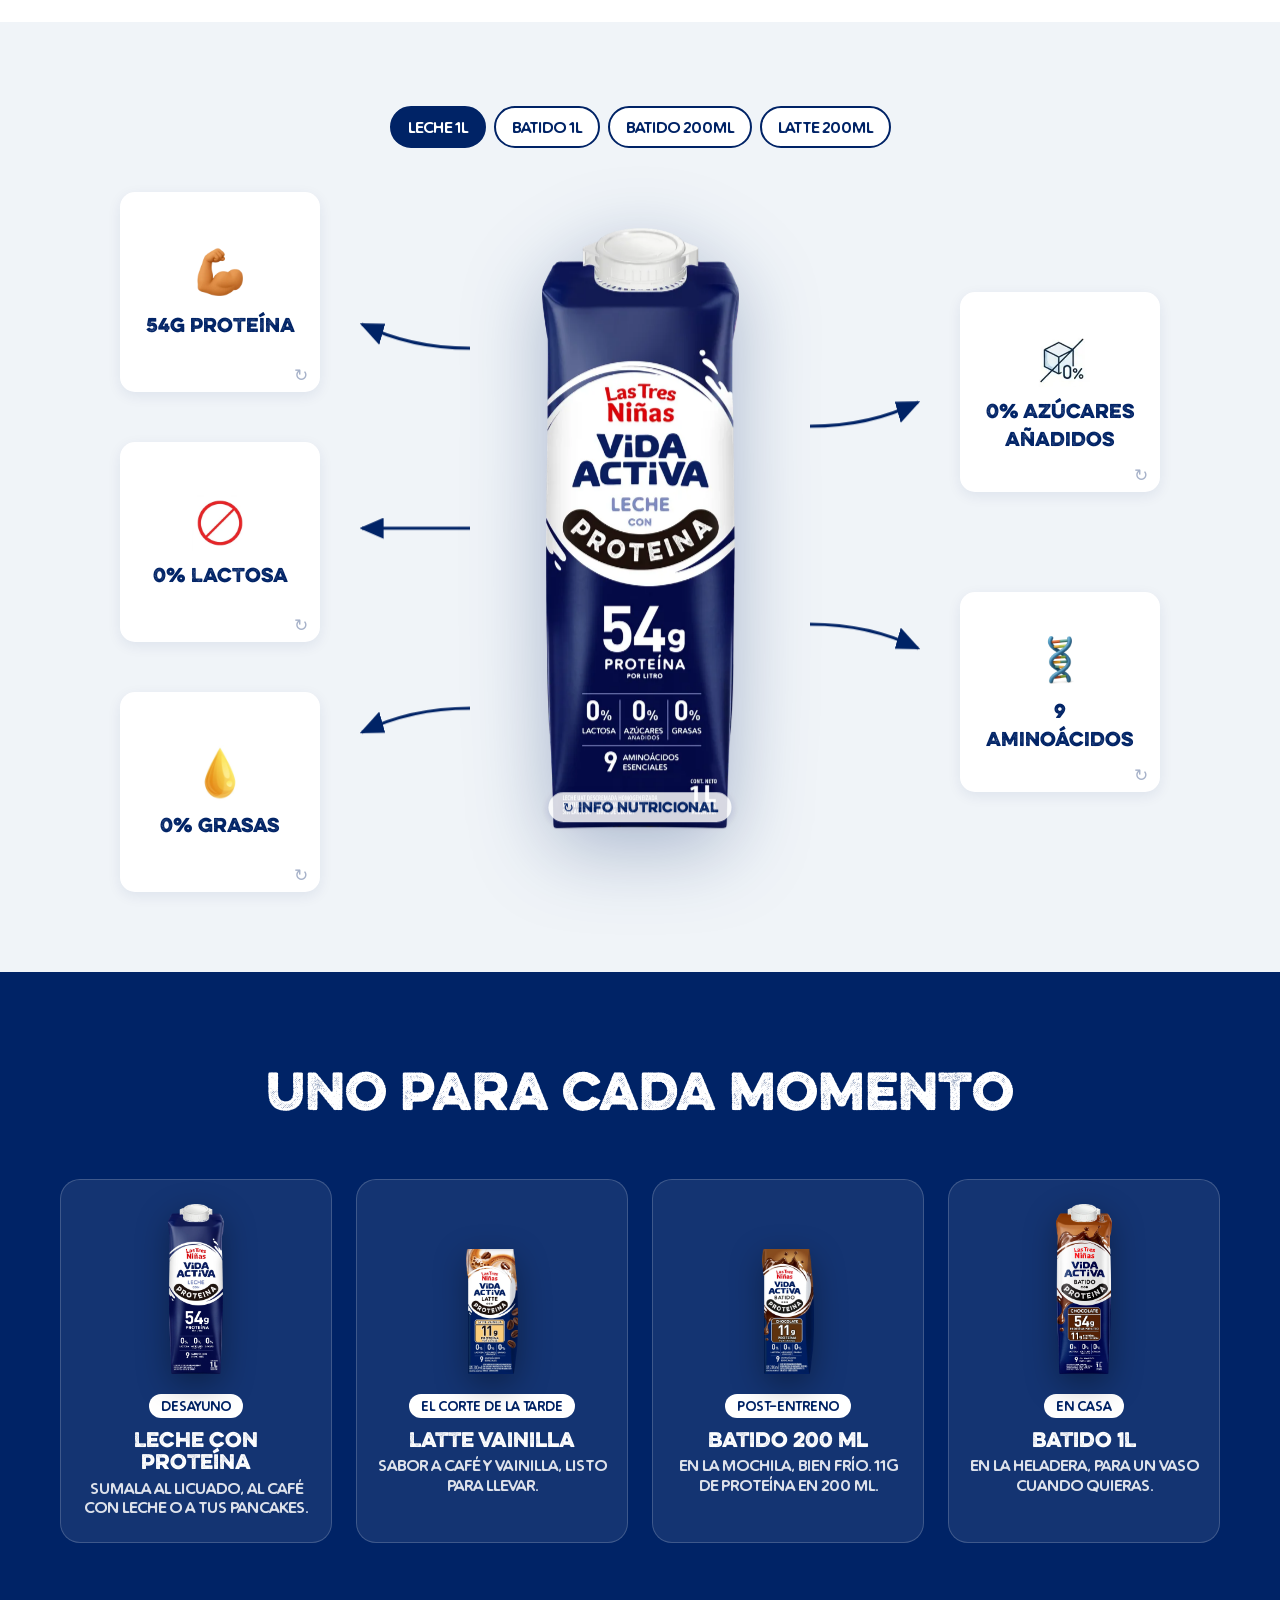
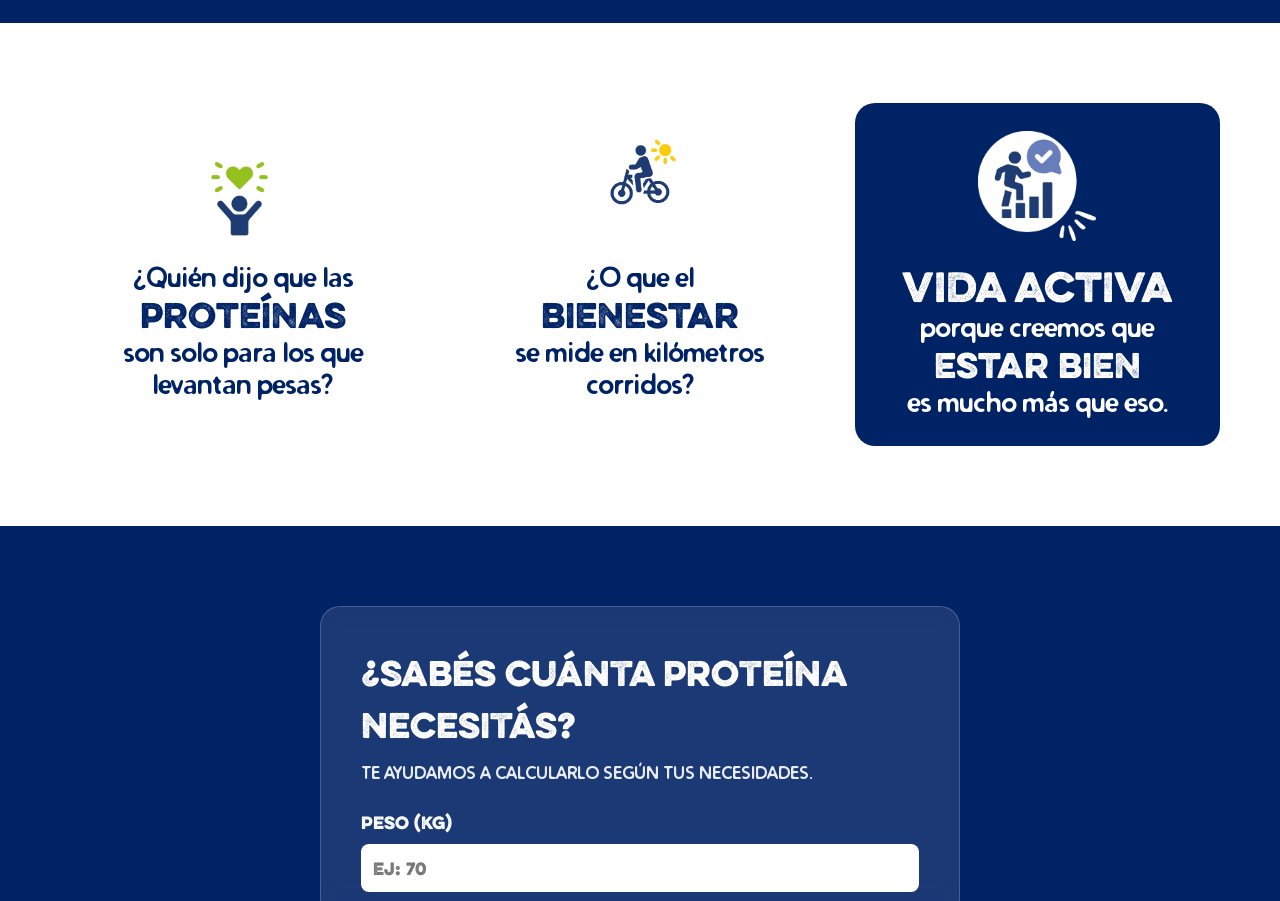
==== commit 1213457f: "Ajustes preview: tablas, manifiesto compacto y textos de porción - Fix: la tabla nutricional oculta " ====
--- a/index.html
+++ b/index.html
@@ -25,7 +25,7 @@
     <link rel="preload" as="image" href="assets/hero-image-desktop.webp?v=2" media="(orientation: landscape)">
     <link rel="preload" as="font" href="assets/fonts/EvelethSlantW01-Bold.woff" type="font/woff" crossorigin>
 
-    <link rel="stylesheet" href="styles.css?v=16">
+    <link rel="stylesheet" href="styles.css?v=17">
     <link rel="icon" href="assets/logo.webp?v=2" type="image/webp">
 </head>
 
@@ -131,7 +131,7 @@
                     <span class="product-card-tag">Nuevo</span>
                     <h3>Latte Vainilla</h3>
                     <p class="product-card-format">200 ml</p>
-                    <p class="product-card-stat"><strong>11g</strong> de proteína por cajita</p>
+                    <p class="product-card-stat"><strong>11g</strong> de proteína en 200 ml</p>
                     <button type="button" class="product-card-cta" data-goto="latte">Ver beneficios</button>
                 </div>
             </article>
@@ -367,7 +367,7 @@
                     <div class="moment-text">
                         <span class="moment-time">Post-entreno</span>
                         <h3>Batido 200 ml</h3>
-                        <p>En la mochila, bien frío. 11g de proteína por cajita.</p>
+                        <p>En la mochila, bien frío. 11g de proteína en 200 ml.</p>
                     </div>
                 </li>
                 <li class="moment fade-in-up stagger-4">
@@ -382,25 +382,21 @@
         </div>
     </section>
 
-    <!-- SECCIÓN 5: MANIFIESTO (Empatía) -->
+    <!-- SECCIÓN 5: MANIFIESTO (Empatía) - en texto real: dos preguntas y la respuesta -->
     <section class="manifesto-section">
         <div class="container">
             <div class="manifesto-grid">
                 <div class="manifesto-block">
-                    <img src="assets/icon-2.webp?v=2" alt="Bienestar" class="manifesto-icon-img" loading="lazy">
-                    <img src="assets/manifesto-proteinas.webp?v=2"
-                        alt="¿Quién dijo que las proteínas son solo para los que levantan pesas?"
-                        class="manifesto-text-img" loading="lazy">
+                    <img src="assets/icon-2.webp?v=2" alt="" class="manifesto-icon-img" loading="lazy">
+                    <p class="manifesto-text">¿Quién dijo que las <strong>proteínas</strong> son solo para los que levantan pesas?</p>
                 </div>
                 <div class="manifesto-block">
-                    <img src="assets/icon-1.webp?v=2" alt="Actividad" class="manifesto-icon-img" loading="lazy">
-                    <img src="assets/manifesto-bienestar.webp?v=2" alt="¿O que el bienestar se mide en kilómetros corridos?"
-                        class="manifesto-text-img" loading="lazy">
-                </div>
-                <div class="manifesto-block">
-                    <img src="assets/icon-3.webp?v=2" alt="Vida Activa" class="manifesto-icon-img" loading="lazy">
-                    <img src="assets/manifesto-vidaactiva.webp?v=2"
-                        alt="Vida Activa porque creemos que estar bien es mucho más que eso" class="manifesto-text-img" loading="lazy">
+                    <img src="assets/icon-1.webp?v=2" alt="" class="manifesto-icon-img" loading="lazy">
+                    <p class="manifesto-text">¿O que el <strong>bienestar</strong> se mide en kilómetros corridos?</p>
+                </div>
+                <div class="manifesto-block manifesto-answer">
+                    <img src="assets/icon-3.webp?v=2" alt="" class="manifesto-icon-img" loading="lazy">
+                    <p class="manifesto-text"><strong class="manifesto-brand">Vida Activa</strong> porque creemos que <strong>estar bien</strong> es mucho más que eso.</p>
                 </div>
             </div>
         </div>
@@ -430,7 +426,7 @@
 
                     <div id="calc-result" class="result-box hidden">
                         <p class="result-text">Tu cuerpo necesita aprox. <span id="protein-grams">0</span> gramos.</p>
-                        <p class="result-sub">Cada vaso o cajita de Vida Activa te suma 11g: cerca del
+                        <p class="result-sub">Cada porción de Vida Activa (200 ml) te suma 11g: cerca del
                             <span id="protein-share">0</span>% de lo que necesitás por día.</p>
                     </div>
                 </form>
@@ -587,7 +583,7 @@
         </div>
     </footer>
 
-    <script src="script.js?v=16"></script>
+    <script src="script.js?v=17"></script>
 </body>
 
 </html>
--- a/styles.css
+++ b/styles.css
@@ -276,67 +276,7 @@
     .hero-scroll-cue { animation: none; }
 }
 
-/* --- MANIFESTO SECTION --- */
-.manifesto-section {
-    padding: var(--spacing-section) 0;
-    background-color: white;
-}
-
-.manifesto-grid {
-    display: flex;
-    justify-content: space-between;
-    align-items: flex-start;
-    gap: 40px;
-}
-
-.manifesto-block {
-    flex: 1;
-    display: flex;
-    flex-direction: column;
-    align-items: center;
-    text-align: center;
-    padding: 20px;
-}
-
-.manifesto-icon-img {
-    height: 150px;
-    width: auto;
-    object-fit: contain;
-    margin-bottom: 30px;
-    transition: transform 0.3s ease;
-}
-
-.manifesto-icon-img:hover {
-    transform: scale(1.1);
-}
-
-/* Ajustes visuales de alineaciÃ³n manual */
-.manifesto-block:nth-child(1) .manifesto-icon-img {
-    margin-top: -20px;
-    /* Subir el primero */
-}
-
-.manifesto-block:nth-child(2) .manifesto-icon-img {
-    margin-top: 20px;
-    /* Bajar el del medio */
-}
-
-.manifesto-block:nth-child(2) .manifesto-text-img {
-    margin-top: -30px;
-    /* Subir el texto visualmente */
-}
-
-.manifesto-text-img {
-    max-width: 100%;
-    max-height: 280px;
-    height: auto;
-    object-fit: contain;
-}
-
-.manifesto-block:nth-child(3) .manifesto-text-img {
-    max-height: 320px;
-    margin-top: -40px;
-}
+/* --- MANIFESTO SECTION: ver bloque MANIFIESTO al final --- */
 
 /* --- BENEFITS SECTION --- */
 .benefits-section {
@@ -1046,29 +986,6 @@
 
     /* Hero: la imagen ya se adapta sola por proporción natural, no necesita override */
 
-    /* Manifesto Section */
-    .manifesto-grid {
-        flex-direction: column;
-        gap: 30px;
-    }
-
-    .manifesto-block {
-        padding: 0;
-        width: 100%;
-    }
-
-    /* Reset manual adjustments for desktop */
-    .manifesto-block:nth-child(n) .manifesto-icon-img,
-    .manifesto-block:nth-child(n) .manifesto-text-img {
-        margin-top: 0;
-    }
-
-    .manifesto-text-img {
-        max-width: 100%;
-        height: auto;
-        max-height: 160px;
-    }
-
     /* Benefits View: grid 2 columnas — 54g ancha arriba, resto en 2x2 */
     .benefits-layout {
         display: grid;
@@ -1143,34 +1060,6 @@
 
 /* --- RESPONSIVE: Small Mobile (< 480px) --- */
 @media (max-width: 480px) {
-
-    /* MANIFESTO - Íconos más grandes, textos más chicos, compacto */
-    .manifesto-section {
-        padding: 32px 0;
-    }
-
-    .manifesto-block {
-        padding: 8px 20px;
-    }
-
-    .manifesto-icon-img {
-        height: 120px;
-        margin-bottom: 10px;
-    }
-
-    /* Los tres textos al MISMO ancho => misma escala visual de texto */
-    .manifesto-text-img {
-        width: 72%;
-        max-width: 72%;
-        max-height: none;
-        height: auto;
-    }
-
-    /* Anular el agrandado especial de la 3ra en celular */
-    .manifesto-block:nth-child(3) .manifesto-text-img {
-        max-height: none;
-        margin-top: 0;
-    }
 
     /* BENEFICIOS - celulares chicos */
     .benefits-section {
@@ -1796,6 +1685,10 @@
     opacity: 0;
 }
 
+.nutrition[hidden] {
+    display: none;
+}
+
 .nutrition-pending .nutrition-portion {
     font-size: 0.9rem;
     margin-top: 8px;
@@ -1939,3 +1832,111 @@
         font-size: 2.2rem;
     }
 }
+
+/* =====================================================
+   MANIFIESTO — texto real (no imágenes): dos preguntas
+   y la respuesta destacada. Compacto en celular.
+   ===================================================== */
+.manifesto-section {
+    padding: var(--spacing-section) 0;
+    background-color: white;
+}
+
+.manifesto-grid {
+    display: grid;
+    grid-template-columns: repeat(3, 1fr);
+    gap: 32px;
+    align-items: stretch;
+}
+
+.manifesto-block {
+    display: flex;
+    flex-direction: column;
+    align-items: center;
+    text-align: center;
+    padding: 28px 24px;
+    border-radius: 20px;
+}
+
+.manifesto-icon-img {
+    height: 110px;
+    width: auto;
+    margin-bottom: 20px;
+}
+
+.manifesto-text {
+    font-family: 'Distro-Bold', sans-serif;
+    color: var(--color-primary);
+    font-size: 1.6rem;
+    line-height: 1.25;
+}
+
+.manifesto-text strong {
+    display: block;
+    font-family: var(--font-heading);
+    font-weight: normal;
+    text-transform: uppercase;
+    font-size: 1.25em;
+    line-height: 1.1;
+    margin: 4px 0;
+}
+
+/* La respuesta: tarjeta azul que cierra el manifiesto */
+.manifesto-answer {
+    background: var(--color-primary);
+}
+
+.manifesto-answer .manifesto-text {
+    color: #ffffff;
+}
+
+.manifesto-brand {
+    font-size: 1.5em !important;
+}
+
+@media (max-width: 768px) {
+    .manifesto-section {
+        padding: 36px 0;
+    }
+
+    .manifesto-grid {
+        grid-template-columns: 1fr;
+        gap: 10px;
+    }
+
+    /* Ícono a la izquierda y texto al lado: cada bloque ocupa poco alto */
+    .manifesto-block {
+        flex-direction: row;
+        text-align: left;
+        gap: 16px;
+        padding: 12px 8px;
+    }
+
+    .manifesto-icon-img {
+        flex: 0 0 auto;
+        width: 62px;
+        height: 62px;
+        object-fit: contain;
+        margin: 0;
+    }
+
+    .manifesto-text {
+        font-size: 1.1rem;
+    }
+
+    .manifesto-text strong {
+        display: inline;
+        margin: 0;
+        font-size: 1.15em;
+    }
+
+    .manifesto-answer {
+        margin-top: 8px;
+        padding: 18px 16px;
+    }
+
+    .manifesto-brand {
+        display: block !important;
+        font-size: 1.45em !important;
+    }
+}
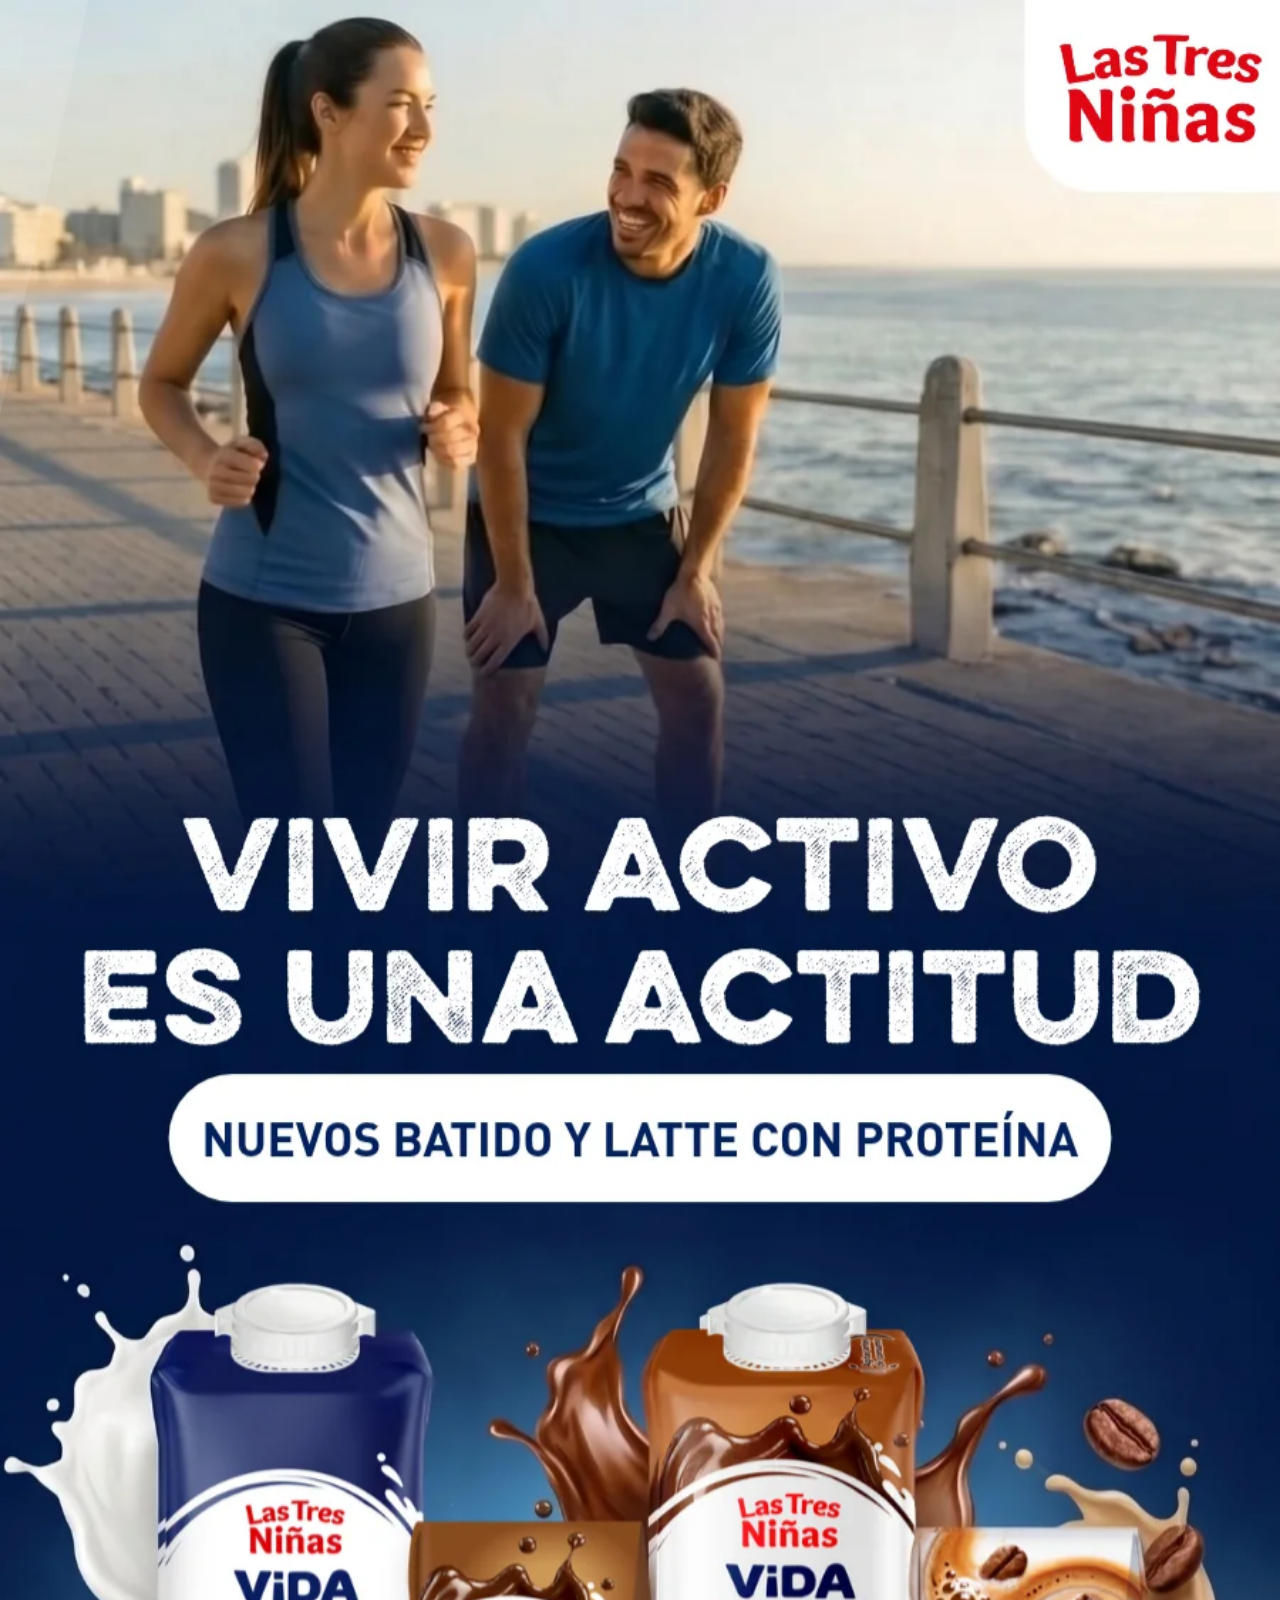
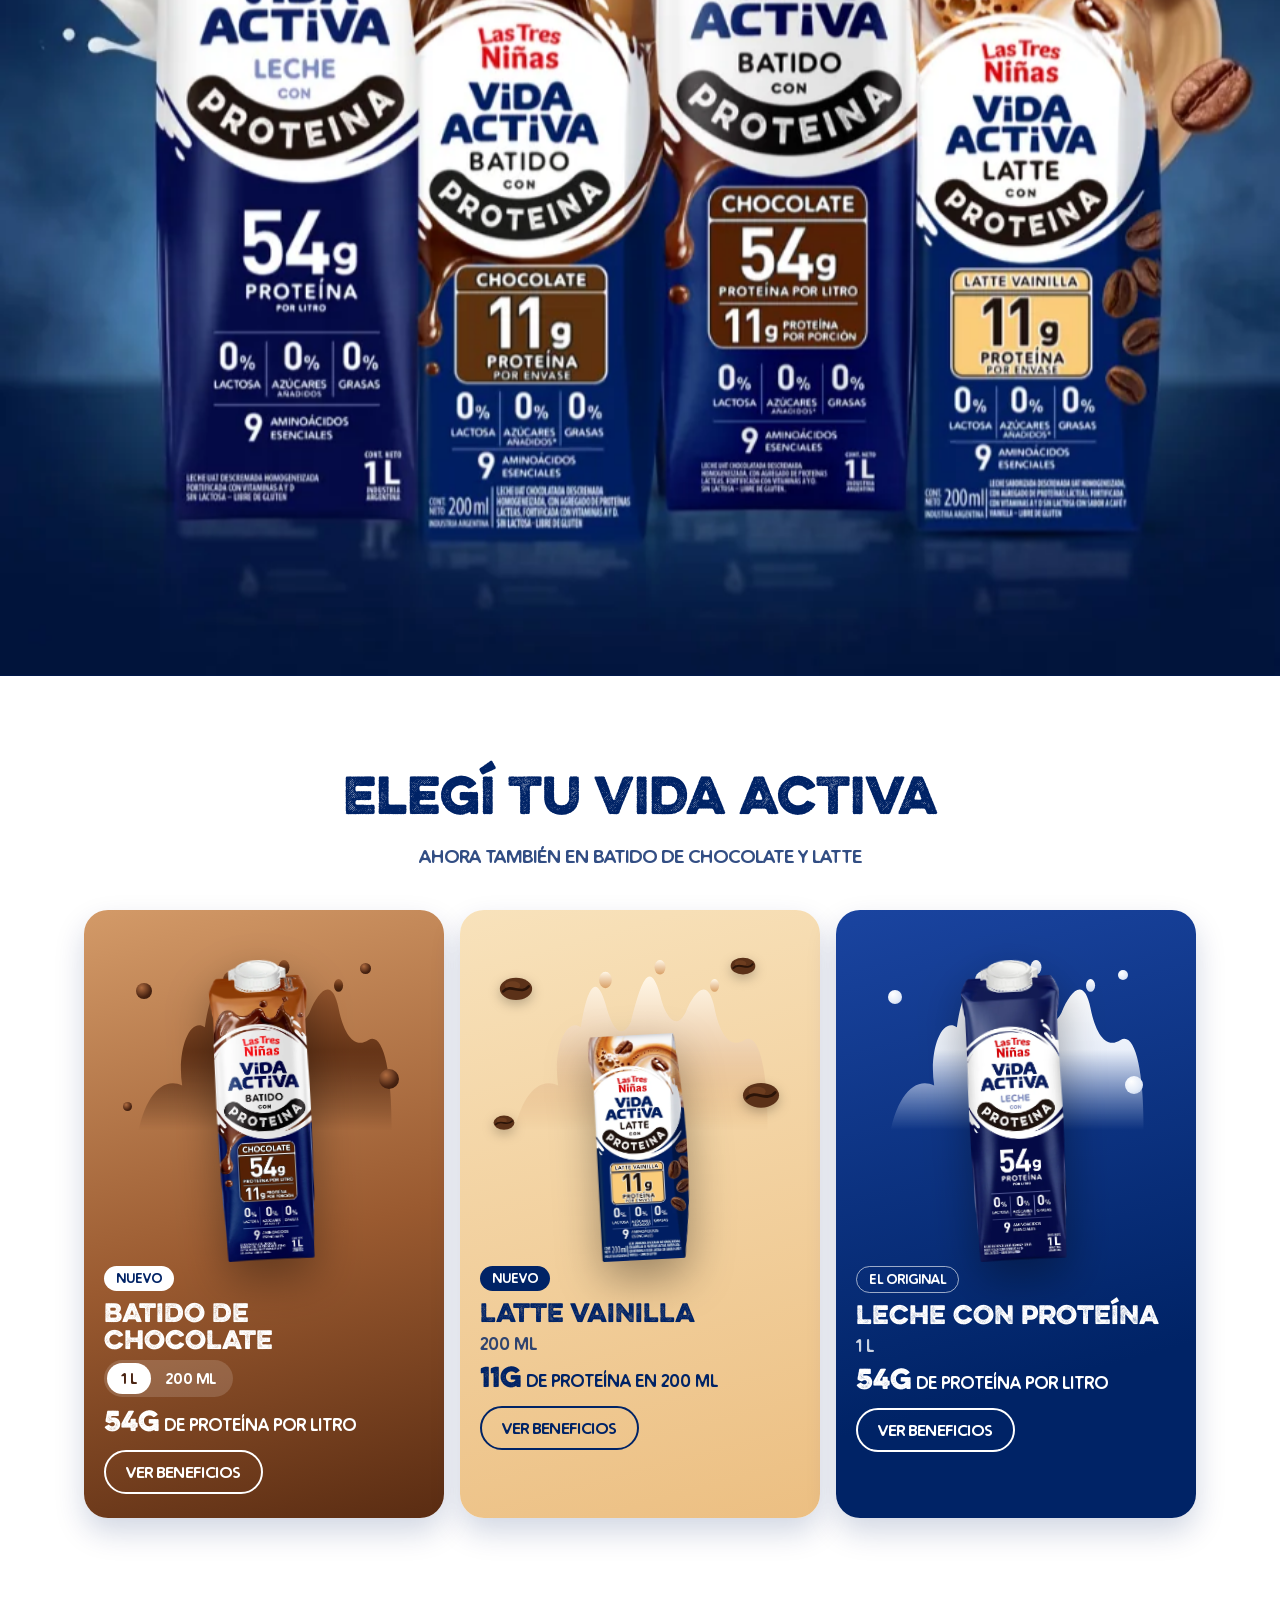
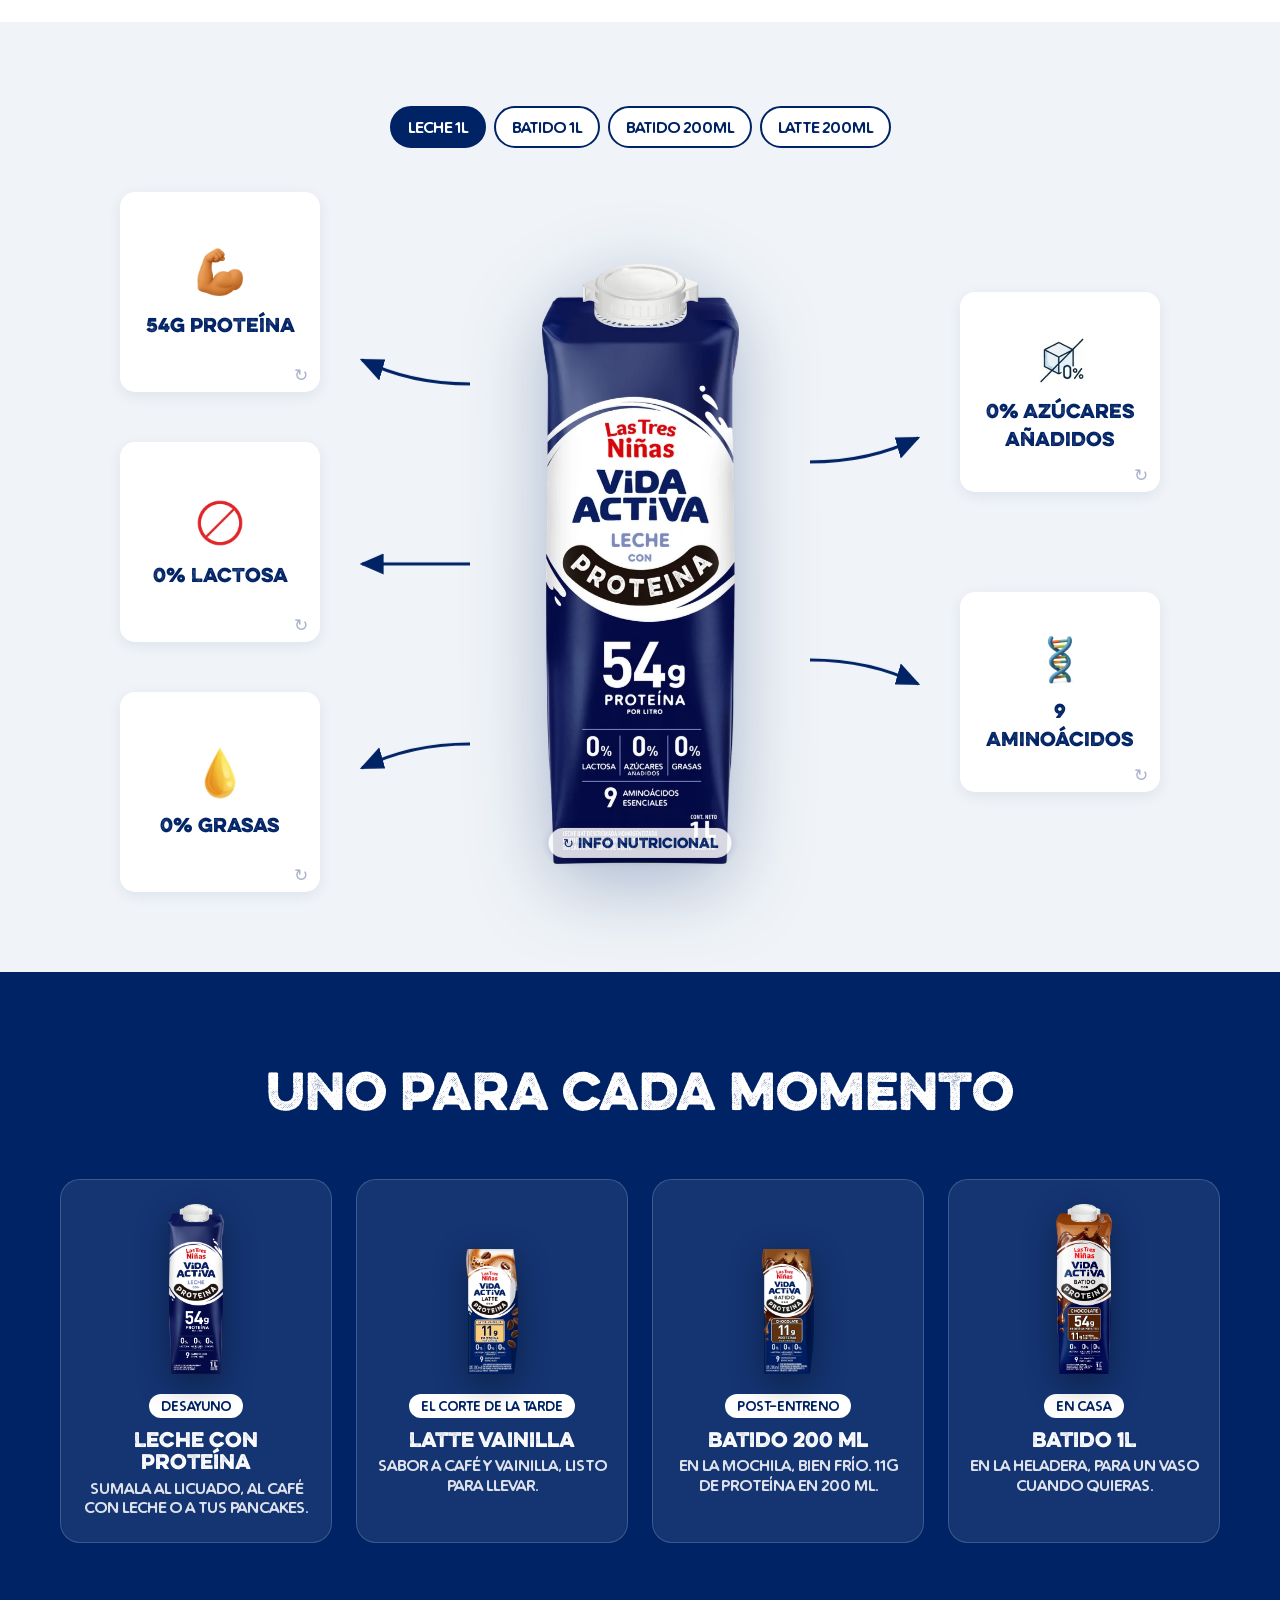
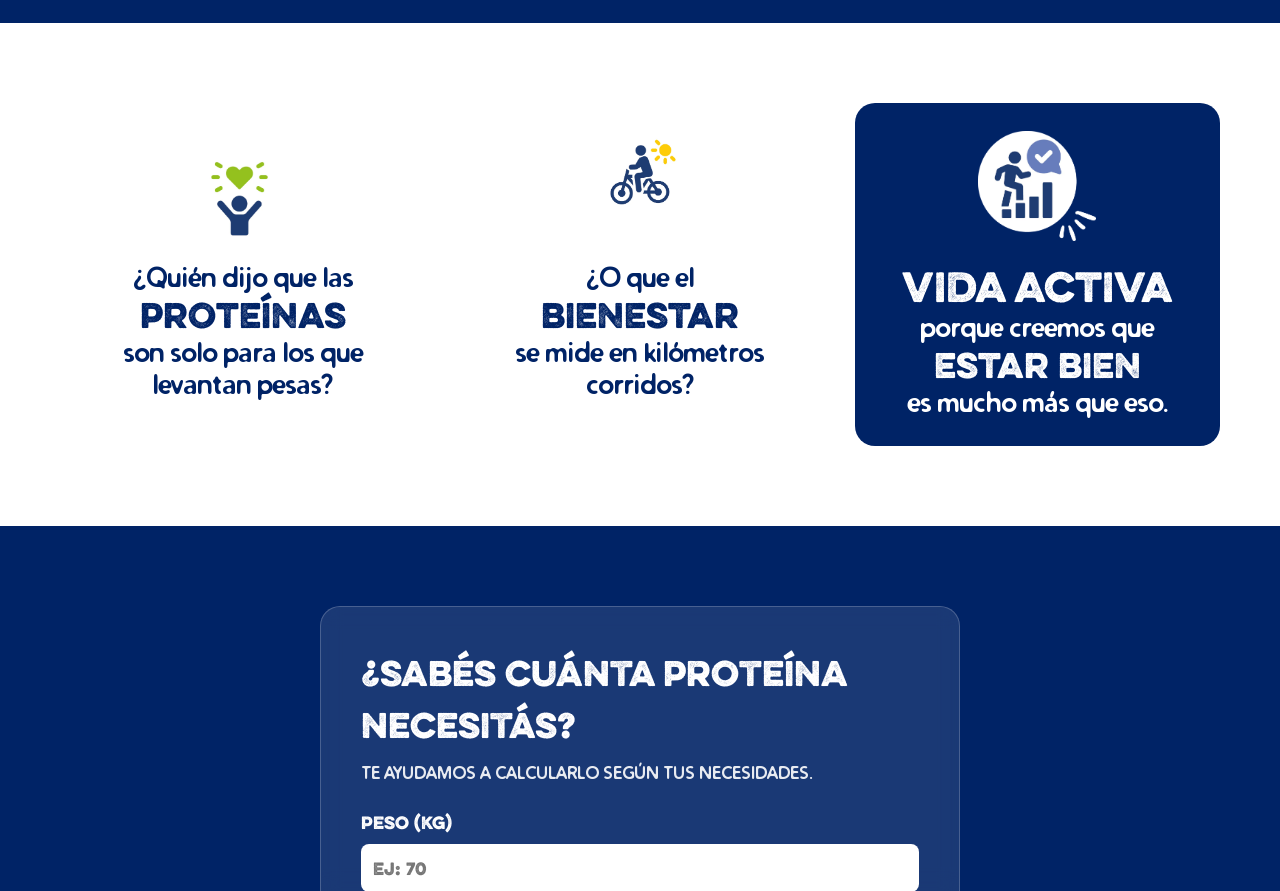
==== commit 695d4351: "Hero con los KV nuevos de la línea completa - KV vertical (mobile) y horizontal (desktop) con Leche," ====
--- a/index.html
+++ b/index.html
@@ -14,18 +14,18 @@
     <meta property="og:title" content="Vida Activa - Leche, Batido y Latte con Proteína">
     <meta property="og:description"
         content="Ahora también en batido de chocolate y latte. 11g de proteína por porción, 0% lactosa, 0% grasas, 0% azúcares añadidos. Vivir activo es una actitud.">
-    <meta property="og:image" content="https://lastresninasvidaactiva.com.ar/assets/og-image.jpg">
+    <meta property="og:image" content="https://lastresninasvidaactiva.com.ar/assets/og-image.jpg?v=3">
     <meta property="og:image:width" content="1200">
     <meta property="og:image:height" content="630">
     <meta property="og:locale" content="es_AR">
     <meta name="twitter:card" content="summary_large_image">
 
     <!-- Preload: el hero y la fuente principal cargan antes (mejor primera impresión) -->
-    <link rel="preload" as="image" href="assets/hero-image-mobile.webp?v=2" media="(orientation: portrait)">
-    <link rel="preload" as="image" href="assets/hero-image-desktop.webp?v=2" media="(orientation: landscape)">
+    <link rel="preload" as="image" href="assets/hero-image-mobile.webp?v=3" media="(orientation: portrait)">
+    <link rel="preload" as="image" href="assets/hero-image-desktop.webp?v=3" media="(orientation: landscape)">
     <link rel="preload" as="font" href="assets/fonts/EvelethSlantW01-Bold.woff" type="font/woff" crossorigin>
 
-    <link rel="stylesheet" href="styles.css?v=17">
+    <link rel="stylesheet" href="styles.css?v=18">
     <link rel="icon" href="assets/logo.webp?v=2" type="image/webp">
 </head>
 
@@ -67,9 +67,9 @@
     <section class="hero-section">
         <!-- KV vertical en celular (portrait), horizontal en compu (landscape) -->
         <picture class="hero-picture">
-            <source srcset="assets/hero-image-mobile.webp?v=2" media="(orientation: portrait)">
-            <img src="assets/hero-image-desktop.webp?v=2"
-                alt="Las Tres Niñas Vida Activa - Leche con proteína, 54g por litro. Vivir activo es una actitud."
+            <source srcset="assets/hero-image-mobile.webp?v=3" media="(orientation: portrait)">
+            <img src="assets/hero-image-desktop.webp?v=3"
+                alt="Vivir activo es una actitud. Nuevos Batido y Latte con proteína: la línea Vida Activa de Las Tres Niñas, Leche 1L, Batido de Chocolate 1L y 200 ml, y Latte Vainilla 200 ml."
                 class="hero-background" fetchpriority="high">
         </picture>
         <!-- Cortina azul que se desvanece revelando el KV al cargar -->
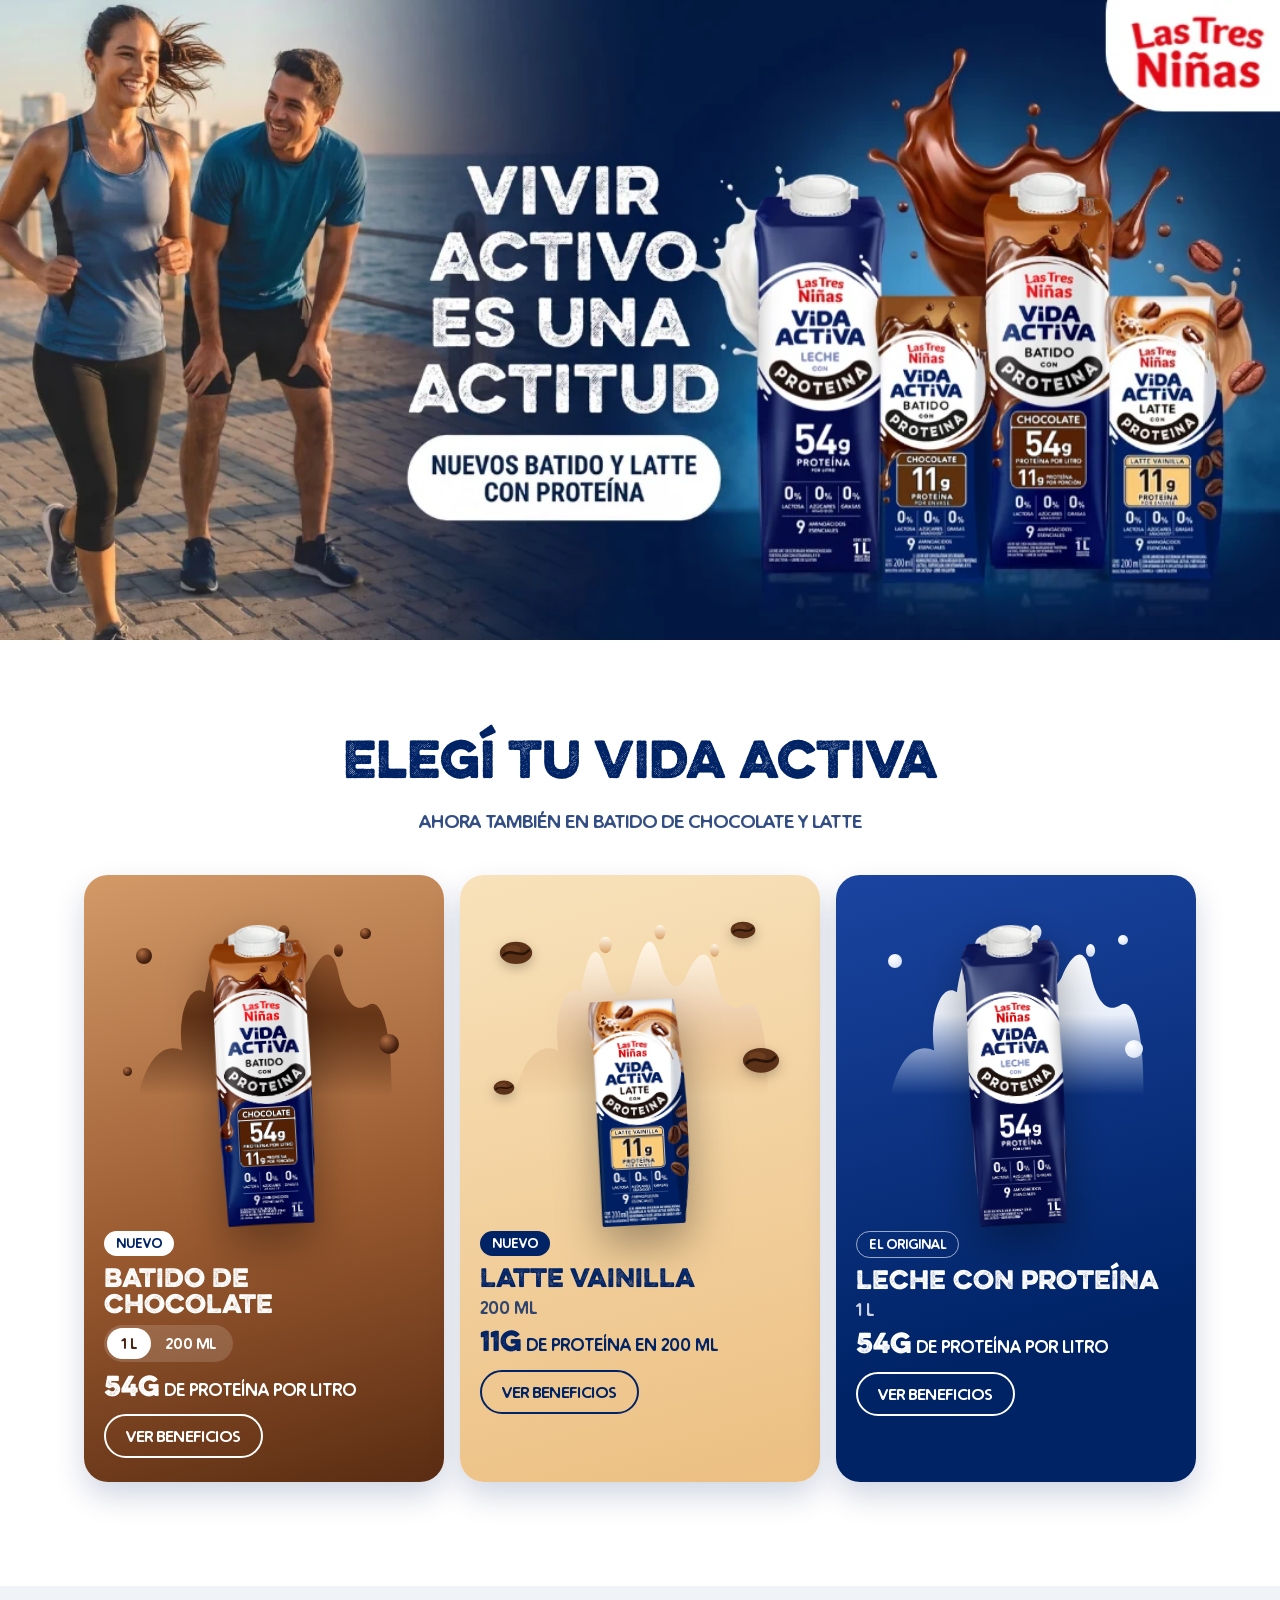
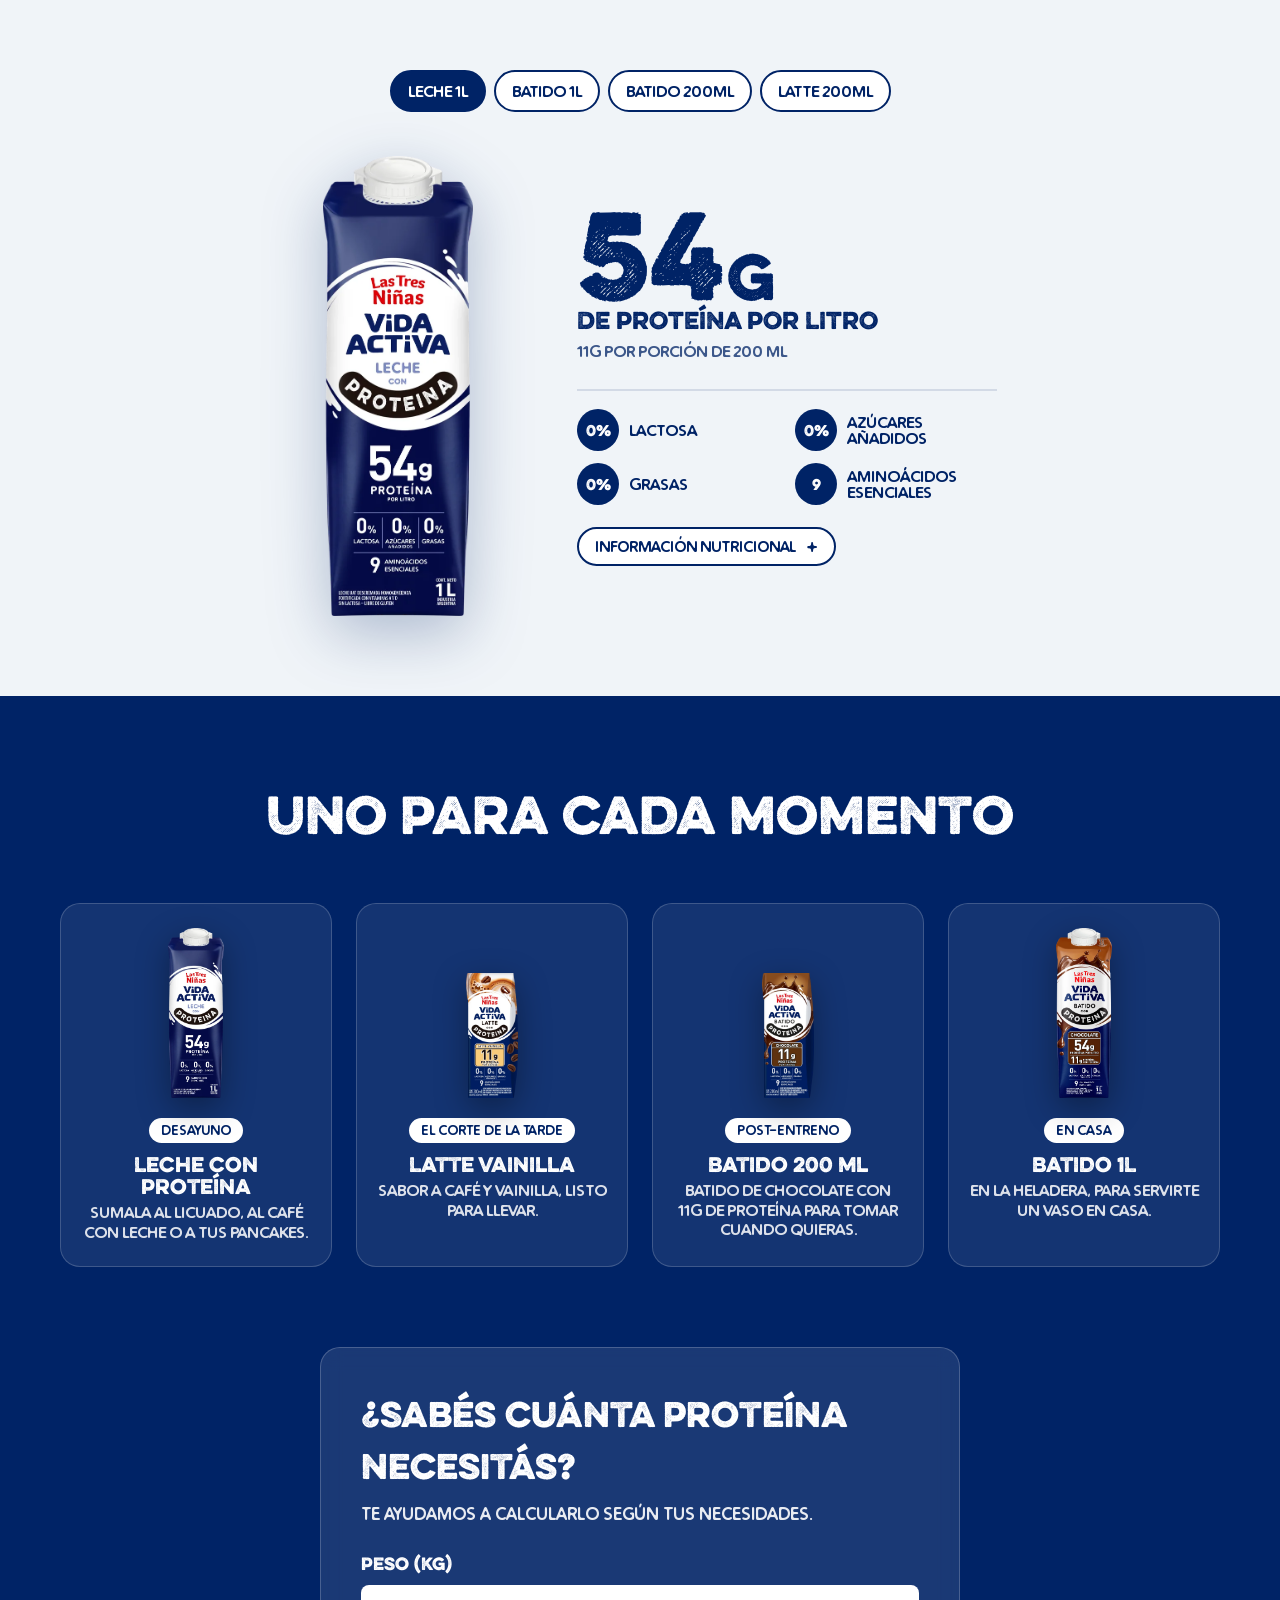
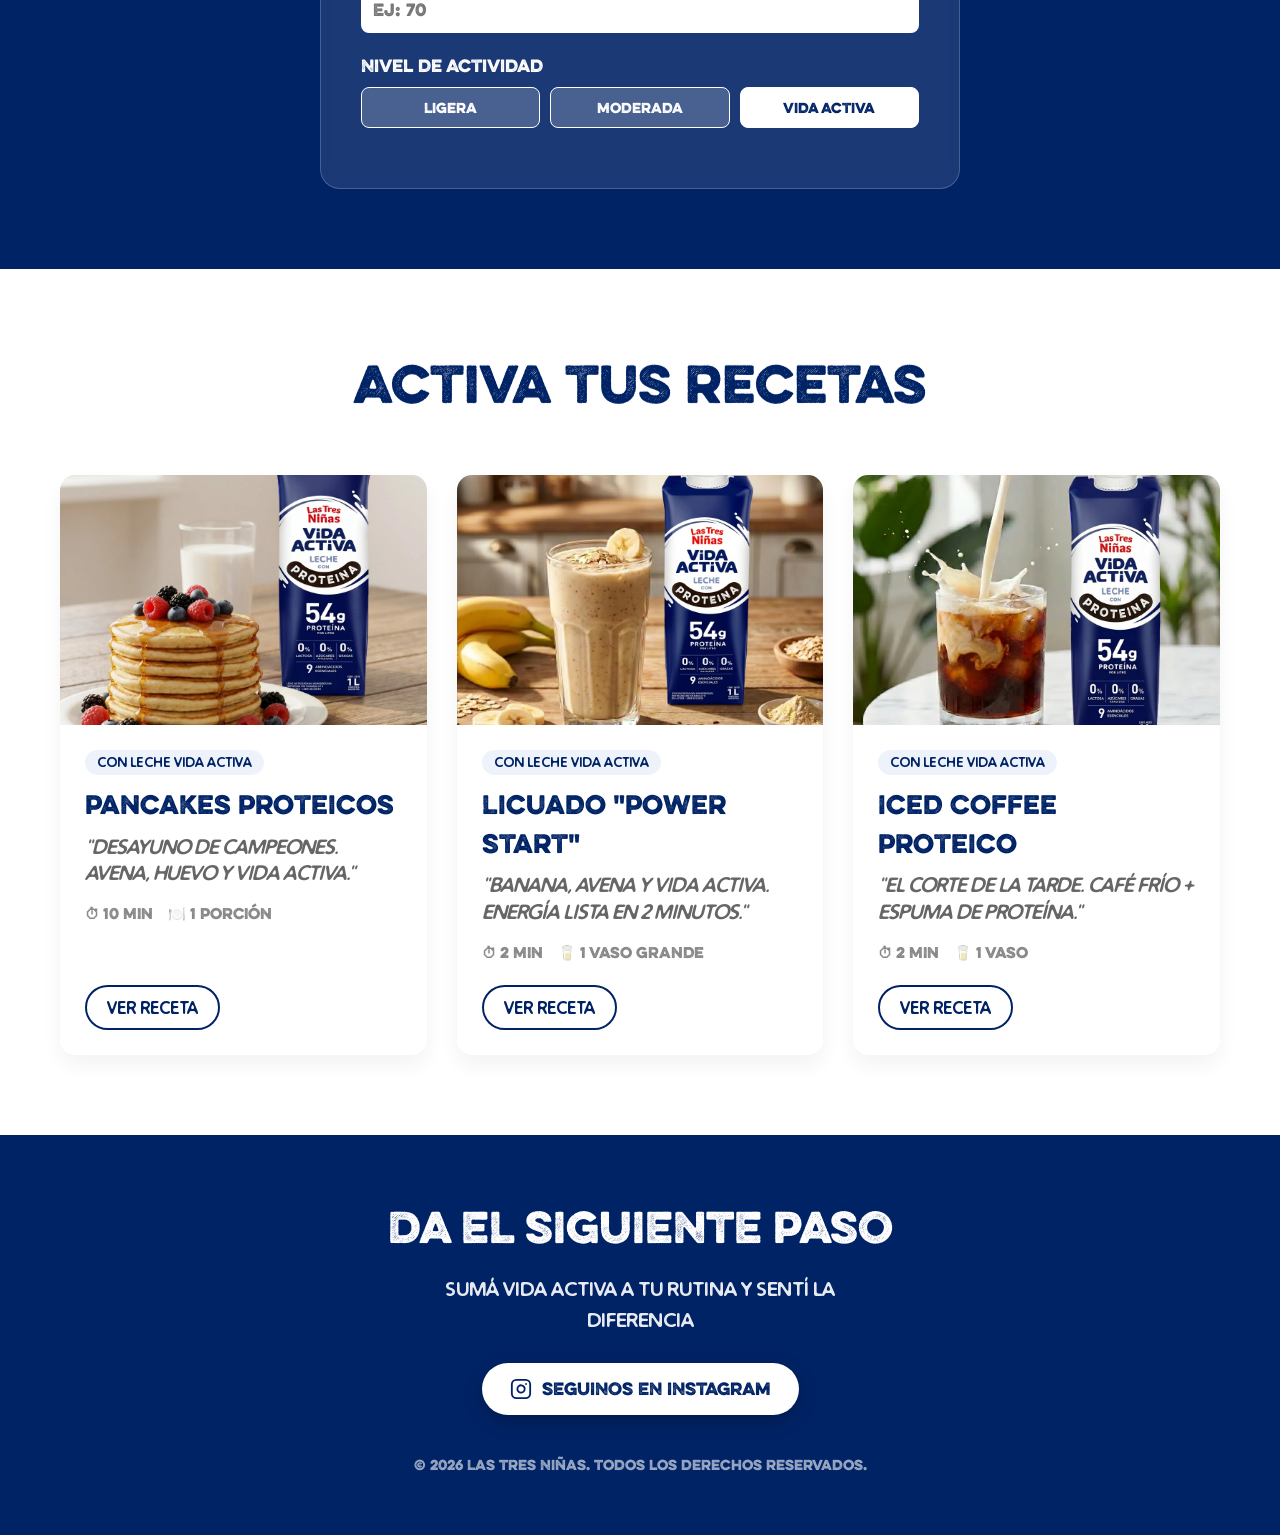
==== commit d2eab5df: "Add files via upload" ====
--- a/index.html
+++ b/index.html
@@ -173,169 +173,126 @@
                 <button type="button" class="picker-btn" role="tab" aria-selected="false" data-product="latte">Latte 200ml</button>
             </div>
 
-            <div class="benefits-layout">
-                <!-- Beneficios Izquierda -->
-                <div class="benefits-column benefits-left">
-                    <div class="benefit-item" data-position="left-top" tabindex="0" role="button" aria-label="Proteína. Tocá para ver más.">
-                        <div class="benefit-inner">
-                            <div class="benefit-face benefit-front">
-                                <div class="benefit-icon"><img src="assets/icon-muscle.webp?v=2" alt="Proteína"
-                                        class="benefit-icon-img" loading="lazy"></div>
-                                <h3><span class="odometer" id="benefit-protein" data-odometer="54">54</span>g Proteína</h3>
-                                <span class="flip-hint" aria-hidden="true">↻</span>
-                            </div>
-                            <div class="benefit-face benefit-back">
-                                <p id="benefit-protein-note">54g por litro. Mantenimiento muscular y saciedad.</p>
-                            </div>
-                        </div>
-                    </div>
-                    <div class="benefit-item" data-position="left-middle" tabindex="0" role="button" aria-label="0% Lactosa. Tocá para ver más.">
-                        <div class="benefit-inner">
-                            <div class="benefit-face benefit-front">
-                                <div class="benefit-icon"><img src="assets/icon-lactosa.webp?v=2" alt="Sin Lactosa"
-                                        class="benefit-icon-img" loading="lazy"></div>
-                                <h3>0% Lactosa</h3>
-                                <span class="flip-hint" aria-hidden="true">↻</span>
-                            </div>
-                            <div class="benefit-face benefit-back">
-                                <p>Fácil digestión.</p>
-                            </div>
-                        </div>
-                    </div>
-                    <div class="benefit-item" data-position="left-bottom" tabindex="0" role="button" aria-label="0% Grasas. Tocá para ver más.">
-                        <div class="benefit-inner">
-                            <div class="benefit-face benefit-front">
-                                <div class="benefit-icon"><img src="assets/icon-grasas.webp?v=2" alt="Sin Grasas"
-                                        class="benefit-icon-img" loading="lazy"></div>
-                                <h3>0% Grasas</h3>
-                                <span class="flip-hint" aria-hidden="true">↻</span>
-                            </div>
-                            <div class="benefit-face benefit-back">
-                                <p>Ligero para tu cuerpo.</p>
-                            </div>
-                        </div>
-                    </div>
-                </div>
-
-                <!-- Producto Central con Flechas -->
-                <div class="benefits-center" data-parallax="0.12">
-                    <div class="product-wrapper">
-                        <!-- Flechas izquierda -->
-                        <svg class="arrow arrow-left-top" viewBox="0 0 100 50" preserveAspectRatio="none">
-                            <path d="M100,25 Q50,25 10,10" stroke="#002366" stroke-width="2" fill="none"
-                                marker-end="url(#arrowhead)" />
-                        </svg>
-                        <svg class="arrow arrow-left-middle" viewBox="0 0 100 20" preserveAspectRatio="none">
-                            <path d="M100,10 L10,10" stroke="#002366" stroke-width="2" fill="none"
-                                marker-end="url(#arrowhead)" />
-                        </svg>
-                        <svg class="arrow arrow-left-bottom" viewBox="0 0 100 50" preserveAspectRatio="none">
-                            <path d="M100,25 Q50,25 10,40" stroke="#002366" stroke-width="2" fill="none"
-                                marker-end="url(#arrowhead)" />
-                        </svg>
-
-                        <!-- Flechas derecha -->
-                        <svg class="arrow arrow-right-top" viewBox="0 0 100 50" preserveAspectRatio="none">
-                            <path d="M0,25 Q50,25 90,10" stroke="#002366" stroke-width="2" fill="none"
-                                marker-end="url(#arrowhead)" />
-                        </svg>
-                        <svg class="arrow arrow-right-bottom" viewBox="0 0 100 50" preserveAspectRatio="none">
-                            <path d="M0,25 Q50,25 90,40" stroke="#002366" stroke-width="2" fill="none"
-                                marker-end="url(#arrowhead)" />
-                        </svg>
-
-                        <!-- Definición de flechas -->
-                        <svg style="position: absolute; width: 0; height: 0;">
-                            <defs>
-                                <marker id="arrowhead" markerWidth="10" markerHeight="7" refX="9" refY="3.5"
-                                    orient="auto">
-                                    <polygon points="0 0, 10 3.5, 0 7" fill="#002366" />
-                                </marker>
-                                <marker id="arrowhead-right" markerWidth="10" markerHeight="7" refX="1" refY="3.5"
-                                    orient="auto">
-                                    <polygon points="10 0, 0 3.5, 10 7" fill="#002366" />
-                                </marker>
-                            </defs>
-                        </svg>
-
-                        <!-- Pack que se da vuelta y muestra la tabla nutricional -->
-                        <div class="product-flip" id="product-flip" role="button" tabindex="0"
-                            aria-label="Pack Vida Activa. Tocá para ver la información nutricional.">
-                            <div class="product-face product-front">
-                                <img src="assets/pack-leche-1l.webp" alt="Vida Activa Leche con Proteína 1L"
-                                    class="product-center-img" id="benefits-pack" loading="lazy">
-                                <span class="product-flip-hint" aria-hidden="true">↻ Info nutricional</span>
-                            </div>
-                            <div class="product-face product-back">
-                                <!-- Una tabla por producto (data-nutrition). Si un producto
-                                     todavía no tiene tabla, se muestra el aviso de abajo. -->
-                                <div class="nutrition" data-nutrition="leche">
-                                    <h4 class="nutrition-title">Información Nutricional</h4>
-                                    <p class="nutrition-portion">Porción 200 ml (1 vaso)</p>
-                                    <table class="nutrition-table">
-                                        <thead>
-                                            <tr>
-                                                <th></th>
-                                                <th>100 ml</th>
-                                                <th>Porción</th>
-                                                <th>%VD*</th>
-                                            </tr>
-                                        </thead>
-                                        <tbody>
-                                            <tr><td>Valor energético</td><td>41 kcal</td><td>82 kcal</td><td>4</td></tr>
-                                            <tr><td>Carbohidratos</td><td>4,8 g</td><td>9,6 g</td><td>3</td></tr>
-                                            <tr class="sub"><td>Azúcares totales</td><td>4,8 g</td><td>9,6 g</td><td>—</td></tr>
-                                            <tr class="sub"><td>Azúcares añadidos</td><td>0,0 g</td><td>0,0 g</td><td>—</td></tr>
-                                            <tr><td>Proteínas</td><td>5,4 g</td><td>11 g</td><td>15</td></tr>
-                                            <tr><td>Grasas totales</td><td>0,0 g</td><td>0,0 g</td><td>0</td></tr>
-                                            <tr class="sub"><td>Grasas saturadas</td><td>0,0 g</td><td>0,0 g</td><td>0</td></tr>
-                                            <tr class="sub"><td>Grasas trans</td><td>0 g</td><td>0 g</td><td>—</td></tr>
-                                            <tr><td>Fibra alimentaria</td><td>0 g</td><td>0 g</td><td>0</td></tr>
-                                            <tr><td>Sodio</td><td>45 mg</td><td>90 mg</td><td>4</td></tr>
-                                            <tr><td>Calcio</td><td>150 mg</td><td>300 mg</td><td>30</td></tr>
-                                            <tr><td>Vitamina A</td><td>80 µg</td><td>160 µg</td><td>27</td></tr>
-                                            <tr><td>Vitamina D</td><td>1,0 µg</td><td>2,0 µg</td><td>40</td></tr>
-                                        </tbody>
-                                    </table>
-                                    <p class="nutrition-foot">*% Valores Diarios con base a una dieta de 2000 kcal.</p>
-                                </div>
-                                <div class="nutrition nutrition-pending" hidden>
-                                    <h4 class="nutrition-title">Información Nutricional</h4>
-                                    <p class="nutrition-portion">Consultá la tabla nutricional completa en el envase.</p>
-                                </div>
-                            </div>
-                        </div>
-                    </div>
-                </div>
-
-                <!-- Beneficios Derecha -->
-                <div class="benefits-column benefits-right">
-                    <div class="benefit-item" data-position="right-top" tabindex="0" role="button" aria-label="0% Azúcares añadidos. Tocá para ver más.">
-                        <div class="benefit-inner">
-                            <div class="benefit-face benefit-front">
-                                <div class="benefit-icon"><img src="assets/icon-azucares.webp?v=2" alt="Sin Azúcares añadidos"
-                                        class="benefit-icon-img" loading="lazy"></div>
-                                <h3>0% Azúcares añadidos</h3>
-                                <span class="flip-hint" aria-hidden="true">↻</span>
-                            </div>
-                            <div class="benefit-face benefit-back">
-                                <p>Sin azúcares agregados.</p>
-                            </div>
-                        </div>
-                    </div>
-                    <div class="benefit-item" data-position="right-bottom" tabindex="0" role="button" aria-label="9 Aminoácidos. Tocá para ver más.">
-                        <div class="benefit-inner">
-                            <div class="benefit-face benefit-front">
-                                <div class="benefit-icon"><img src="assets/icon-dna.webp?v=2" alt="Aminoácidos"
-                                        class="benefit-icon-img" loading="lazy"></div>
-                                <h3>9 Aminoácidos</h3>
-                                <span class="flip-hint" aria-hidden="true">↻</span>
-                            </div>
-                            <div class="benefit-face benefit-back">
-                                <p>Nutrición completa garantizada.</p>
-                            </div>
-                        </div>
-                    </div>
+            <div class="benefits-panel">
+                <!-- Pack del producto elegido -->
+                <div class="benefits-pack" id="benefits-pack-wrap">
+                    <img src="assets/pack-leche-1l.webp" alt="Vida Activa Leche con Proteína 1L"
+                        class="product-center-img" id="benefits-pack" loading="lazy">
+                </div>
+
+                <div class="benefits-info">
+                    <!-- Protagonista: los gramos de proteína -->
+                    <div class="protein-hero" id="protein-hero">
+                        <p class="protein-figure"><span class="protein-num" id="benefit-protein">54</span><span class="protein-unit">g</span></p>
+                        <p class="protein-label">de proteína <span id="benefit-protein-per">por litro</span></p>
+                        <p class="protein-note" id="benefit-protein-note">11g por porción de 200 ml</p>
+                    </div>
+
+                    <ul class="claims-list">
+                        <li class="claim"><span class="claim-icon" aria-hidden="true">0%</span>Lactosa</li>
+                        <li class="claim"><span class="claim-icon" aria-hidden="true">0%</span>Azúcares añadidos</li>
+                        <li class="claim"><span class="claim-icon" aria-hidden="true">0%</span>Grasas</li>
+                        <li class="claim"><span class="claim-icon" aria-hidden="true">9</span>Aminoácidos esenciales</li>
+                    </ul>
+
+                    <button type="button" class="nutrition-toggle" id="nutrition-toggle" aria-expanded="false"
+                        aria-controls="nutrition-panel">Información nutricional <span class="nutrition-toggle-icon" aria-hidden="true">+</span></button>
+                </div>
+            </div>
+
+            <!-- Tabla nutricional desplegable (una por producto, data-nutrition) -->
+            <div class="nutrition-panel" id="nutrition-panel" hidden>
+                <div class="nutrition" data-nutrition="leche">
+                    <h4 class="nutrition-title">Información Nutricional</h4>
+                    <p class="nutrition-portion">Porción 200 ml (1 vaso)</p>
+                    <table class="nutrition-table">
+                        <thead>
+                            <tr>
+                                <th></th>
+                                <th>100 ml</th>
+                                <th>Porción</th>
+                                <th>%VD*</th>
+                            </tr>
+                        </thead>
+                        <tbody>
+                            <tr><td>Valor energético</td><td>41 kcal</td><td>82 kcal</td><td>4</td></tr>
+                            <tr><td>Carbohidratos</td><td>4,8 g</td><td>9,6 g</td><td>3</td></tr>
+                            <tr class="sub"><td>Azúcares totales</td><td>4,8 g</td><td>9,6 g</td><td>—</td></tr>
+                            <tr class="sub"><td>Azúcares añadidos</td><td>0,0 g</td><td>0,0 g</td><td>—</td></tr>
+                            <tr><td>Proteínas</td><td>5,4 g</td><td>11 g</td><td>15</td></tr>
+                            <tr><td>Grasas totales</td><td>0,0 g</td><td>0,0 g</td><td>0</td></tr>
+                            <tr class="sub"><td>Grasas saturadas</td><td>0,0 g</td><td>0,0 g</td><td>0</td></tr>
+                            <tr class="sub"><td>Grasas trans</td><td>0 g</td><td>0 g</td><td>—</td></tr>
+                            <tr><td>Fibra alimentaria</td><td>0 g</td><td>0 g</td><td>0</td></tr>
+                            <tr><td>Sodio</td><td>45 mg</td><td>90 mg</td><td>4</td></tr>
+                            <tr><td>Calcio</td><td>150 mg</td><td>300 mg</td><td>30</td></tr>
+                            <tr><td>Vitamina A</td><td>80 µg</td><td>160 µg</td><td>27</td></tr>
+                            <tr><td>Vitamina D</td><td>1,0 µg</td><td>2,0 µg</td><td>40</td></tr>
+                        </tbody>
+                    </table>
+                    <p class="nutrition-foot">*% Valores Diarios con base a una dieta de 2000 kcal.</p>
+                </div>
+                <div class="nutrition" data-nutrition="chocolate-1l chocolate-200" hidden>
+                    <h4 class="nutrition-title">Información Nutricional</h4>
+                    <p class="nutrition-portion">Porción 200 ml</p>
+                    <table class="nutrition-table">
+                        <thead>
+                            <tr>
+                                <th></th>
+                                <th>100 ml</th>
+                                <th>Porción</th>
+                                <th>%VD*</th>
+                            </tr>
+                        </thead>
+                        <tbody>
+                            <tr><td>Valor energético</td><td>48 kcal</td><td>97 kcal</td><td>5</td></tr>
+                            <tr><td>Carbohidratos</td><td>6,2 g</td><td>12 g</td><td>4</td></tr>
+                            <tr class="sub"><td>Azúcares totales</td><td>6,2 g</td><td>12 g</td><td>—</td></tr>
+                            <tr class="sub"><td>Azúcares añadidos</td><td>0,0 g</td><td>0,0 g</td><td>—</td></tr>
+                            <tr><td>Proteínas</td><td>5,4 g</td><td>11 g</td><td>15</td></tr>
+                            <tr><td>Grasas totales</td><td>0,2 g</td><td>0,4 g</td><td>0</td></tr>
+                            <tr class="sub"><td>Grasas saturadas</td><td>0,1 g</td><td>0,2 g</td><td>0</td></tr>
+                            <tr class="sub"><td>Grasas trans</td><td>0 g</td><td>0 g</td><td>—</td></tr>
+                            <tr><td>Fibra alimentaria</td><td>0 g</td><td>0 g</td><td>0</td></tr>
+                            <tr><td>Sodio</td><td>55 mg</td><td>101 mg</td><td>4</td></tr>
+                            <tr><td>Calcio</td><td>113 mg</td><td>226 mg</td><td>22</td></tr>
+                            <tr><td>Vitamina A</td><td>75 µg</td><td>150 µg</td><td>25</td></tr>
+                            <tr><td>Vitamina D</td><td>0,75 µg</td><td>1,5 µg</td><td>30</td></tr>
+                        </tbody>
+                    </table>
+                    <p class="nutrition-foot">*% Valores Diarios con base a una dieta de 2000 kcal.</p>
+                </div>
+                <div class="nutrition" data-nutrition="latte" hidden>
+                    <h4 class="nutrition-title">Información Nutricional</h4>
+                    <p class="nutrition-portion">Porción 200 ml (1 envase)</p>
+                    <table class="nutrition-table">
+                        <thead>
+                            <tr>
+                                <th></th>
+                                <th>100 ml</th>
+                                <th>Porción</th>
+                                <th>%VD*</th>
+                            </tr>
+                        </thead>
+                        <tbody>
+                            <tr><td>Valor energético</td><td>45 kcal</td><td>90 kcal</td><td>5</td></tr>
+                            <tr><td>Carbohidratos</td><td>6,1 g</td><td>12 g</td><td>4</td></tr>
+                            <tr class="sub"><td>Azúcares totales</td><td>5,8 g</td><td>12 g</td><td>—</td></tr>
+                            <tr class="sub"><td>Azúcares añadidos</td><td>0 g</td><td>0 g</td><td>—</td></tr>
+                            <tr><td>Proteínas</td><td>5,4 g</td><td>11 g</td><td>15</td></tr>
+                            <tr><td>Sodio</td><td>51 mg</td><td>102 mg</td><td>4</td></tr>
+                            <tr><td>Calcio</td><td>113 mg</td><td>226 mg</td><td>22</td></tr>
+                            <tr><td>Vitamina A</td><td>78 µg</td><td>156 µg</td><td>25</td></tr>
+                            <tr><td>Vitamina D</td><td>0,8 µg</td><td>1,6 µg</td><td>30</td></tr>
+                        </tbody>
+                    </table>
+                    <p class="nutrition-foot">No aporta cantidades significativas de grasas totales, grasas
+                        saturadas, grasas trans y fibra alimentaria. *% Valores Diarios con base a una
+                        dieta de 2000 kcal.</p>
+                </div>
+                <div class="nutrition nutrition-pending" hidden>
+                    <h4 class="nutrition-title">Información Nutricional</h4>
+                    <p class="nutrition-portion">Consultá la tabla nutricional completa en el envase.</p>
                 </div>
             </div>
         </div>
@@ -367,7 +324,7 @@
                     <div class="moment-text">
                         <span class="moment-time">Post-entreno</span>
                         <h3>Batido 200 ml</h3>
-                        <p>En la mochila, bien frío. 11g de proteína en 200 ml.</p>
+                        <p>Batido de chocolate con 11g de proteína para tomar cuando quieras.</p>
                     </div>
                 </li>
                 <li class="moment fade-in-up stagger-4">
@@ -375,30 +332,10 @@
                     <div class="moment-text">
                         <span class="moment-time">En casa</span>
                         <h3>Batido 1L</h3>
-                        <p>En la heladera, para un vaso cuando quieras.</p>
+                        <p>En la heladera, para servirte un vaso en casa.</p>
                     </div>
                 </li>
             </ol>
-        </div>
-    </section>
-
-    <!-- SECCIÓN 5: MANIFIESTO (Empatía) - en texto real: dos preguntas y la respuesta -->
-    <section class="manifesto-section">
-        <div class="container">
-            <div class="manifesto-grid">
-                <div class="manifesto-block">
-                    <img src="assets/icon-2.webp?v=2" alt="" class="manifesto-icon-img" loading="lazy">
-                    <p class="manifesto-text">¿Quién dijo que las <strong>proteínas</strong> son solo para los que levantan pesas?</p>
-                </div>
-                <div class="manifesto-block">
-                    <img src="assets/icon-1.webp?v=2" alt="" class="manifesto-icon-img" loading="lazy">
-                    <p class="manifesto-text">¿O que el <strong>bienestar</strong> se mide en kilómetros corridos?</p>
-                </div>
-                <div class="manifesto-block manifesto-answer">
-                    <img src="assets/icon-3.webp?v=2" alt="" class="manifesto-icon-img" loading="lazy">
-                    <p class="manifesto-text"><strong class="manifesto-brand">Vida Activa</strong> porque creemos que <strong>estar bien</strong> es mucho más que eso.</p>
-                </div>
-            </div>
         </div>
     </section>
 
@@ -583,7 +520,7 @@
         </div>
     </footer>
 
-    <script src="script.js?v=17"></script>
+    <script src="script.js?v=18"></script>
 </body>
 
 </html>
--- a/styles.css
+++ b/styles.css
@@ -15,7 +15,6 @@
 }
 
 /* Apply new font to subtitles */
-.benefit-item p,
 .calculator-module>p,
 .recipe-content p,
 .result-sub {
@@ -278,345 +277,6 @@
 
 /* --- MANIFESTO SECTION: ver bloque MANIFIESTO al final --- */
 
-/* --- BENEFITS SECTION --- */
-.benefits-section {
-    padding: var(--spacing-section) 0;
-    background-color: #f0f4f8;
-}
-
-.benefits-layout {
-    display: flex;
-    justify-content: space-between;
-    align-items: center;
-    gap: 60px;
-    position: relative;
-    max-width: 1400px;
-    margin: 0 auto;
-    padding: 0 40px;
-}
-
-.benefits-column {
-    display: flex;
-    flex-direction: column;
-    gap: 15px;
-    flex: 0 0 220px;
-}
-
-.benefits-left {
-    align-items: flex-end;
-    justify-content: space-between;
-    height: 700px;
-}
-
-.benefits-right {
-    align-items: flex-start;
-    justify-content: space-between;
-    height: 500px;
-}
-
-.benefits-center {
-    flex: 0 0 auto;
-    display: flex;
-    justify-content: center;
-    align-items: center;
-    position: relative;
-    padding: 0 40px;
-}
-
-.product-wrapper {
-    position: relative;
-    display: flex;
-    justify-content: center;
-    align-items: center;
-    perspective: 1100px;       /* habilita el tilt y el flip 3D del pack */
-}
-
-/* Contenedor que se da vuelta (frente: pack / dorso: tabla nutricional) */
-.product-flip {
-    position: relative;
-    width: 320px;
-    height: 600px;
-    transform-style: preserve-3d;
-    transition: transform 0.8s cubic-bezier(0.4, 0, 0.2, 1);
-    cursor: pointer;
-    z-index: 2;
-    -webkit-tap-highlight-color: transparent;
-}
-
-.product-flip.flipped {
-    transform: rotateY(180deg);
-}
-
-.product-face {
-    position: absolute;
-    inset: 0;
-    backface-visibility: hidden;
-    -webkit-backface-visibility: hidden;
-    display: flex;
-    align-items: center;
-    justify-content: center;
-}
-
-.product-center-img {
-    height: 100%;
-    width: auto;
-    max-width: 100%;
-    filter: drop-shadow(0 20px 40px rgba(0, 35, 102, 0.3));
-    transition: transform 0.2s ease-out;
-    will-change: transform;
-}
-
-/* Indicador "tocá para ver info" */
-.product-flip-hint {
-    position: absolute;
-    bottom: 6px;
-    left: 50%;
-    transform: translateX(-50%);
-    white-space: nowrap;
-    font-family: var(--font-heading);
-    font-size: 0.8rem;
-    color: var(--color-primary);
-    background: rgba(255, 255, 255, 0.92);
-    padding: 5px 14px;
-    border-radius: 999px;
-    box-shadow: 0 2px 10px rgba(0, 35, 102, 0.18);
-    opacity: 0.9;
-    animation: hintPulse 2.2s ease-in-out infinite;
-}
-
-/* Pulso sutil para invitar a tocar/clickear */
-@keyframes hintPulse {
-    0%, 100% { transform: translateX(-50%) scale(1); box-shadow: 0 2px 10px rgba(0, 35, 102, 0.18); }
-    50%      { transform: translateX(-50%) scale(1.06); box-shadow: 0 4px 16px rgba(0, 35, 102, 0.28); }
-}
-
-/* En desktop, al pasar el mouse por el pack, el cartelito se resalta */
-.product-flip:hover .product-flip-hint {
-    opacity: 1;
-    background: var(--color-primary);
-    color: #fff;
-    animation-play-state: paused;
-}
-
-@media (prefers-reduced-motion: reduce) {
-    .product-flip-hint { animation: none; }
-}
-
-/* Dorso: tarjeta con la tabla nutricional */
-.product-back {
-    transform: rotateY(180deg);
-    background: #ffffff;
-    border-radius: 16px;
-    box-shadow: 0 10px 30px rgba(0, 35, 102, 0.18);
-    padding: 18px 16px;
-    flex-direction: column;
-    overflow: hidden;
-}
-
-.nutrition {
-    width: 100%;
-    color: var(--color-primary);
-    display: flex;
-    flex-direction: column;
-    justify-content: center;
-    height: 100%;
-}
-
-.nutrition-title {
-    font-family: var(--font-heading);
-    font-size: 1rem;
-    text-transform: uppercase;
-    text-align: center;
-    margin: 0 0 2px;
-}
-
-.nutrition-portion {
-    font-size: 0.72rem;
-    text-align: center;
-    opacity: 0.75;
-    margin: 0 0 8px;
-}
-
-.nutrition-table {
-    width: 100%;
-    border-collapse: collapse;
-    font-size: 0.68rem;
-    line-height: 1.15;
-}
-
-.nutrition-table th {
-    font-weight: bold;
-    text-align: right;
-    padding: 3px 2px;
-    border-bottom: 2px solid var(--color-primary);
-    font-size: 0.62rem;
-}
-
-.nutrition-table th:first-child {
-    text-align: left;
-}
-
-.nutrition-table td {
-    padding: 3px 2px;
-    border-bottom: 1px solid rgba(0, 35, 102, 0.12);
-    text-align: right;
-}
-
-.nutrition-table td:first-child {
-    text-align: left;
-    font-weight: 600;
-}
-
-.nutrition-table tr.sub td:first-child {
-    padding-left: 10px;
-    font-weight: 400;
-    opacity: 0.8;
-}
-
-.nutrition-foot {
-    font-size: 0.58rem;
-    opacity: 0.7;
-    margin: 8px 0 0;
-    line-height: 1.2;
-}
-
-/* Flechas SVG */
-.arrow {
-    position: absolute;
-    width: 120px;
-    height: 80px;
-    z-index: 1;
-}
-
-.arrow-left-top {
-    left: -130px;
-    top: 80px;
-}
-
-.arrow-left-middle {
-    left: -130px;
-    top: 50%;
-    transform: translateY(-50%);
-    height: 30px;
-}
-
-.arrow-left-bottom {
-    left: -130px;
-    bottom: 80px;
-}
-
-.arrow-right-top {
-    right: -130px;
-    top: 33%;
-    transform: translateY(-50%);
-}
-
-.arrow-right-bottom {
-    right: -130px;
-    top: 66%;
-    transform: translateY(-50%);
-}
-
-
-/* === FLIP CARD: frente (ícono + título) / dorso (descripción) === */
-.benefit-item {
-    width: 200px;
-    height: 200px;
-    perspective: 1000px;
-    cursor: pointer;
-    background: transparent;
-    -webkit-tap-highlight-color: transparent;
-}
-
-.benefit-inner {
-    position: relative;
-    width: 100%;
-    height: 100%;
-    transition: transform 0.6s cubic-bezier(0.4, 0, 0.2, 1);
-    transform-style: preserve-3d;
-}
-
-.benefit-item.flipped .benefit-inner {
-    transform: rotateY(180deg);
-}
-
-.benefit-face {
-    position: absolute;
-    inset: 0;
-    backface-visibility: hidden;
-    -webkit-backface-visibility: hidden;
-    border-radius: 15px;
-    padding: 20px;
-    display: flex;
-    flex-direction: column;
-    justify-content: center;
-    align-items: center;
-    text-align: center;
-    box-shadow: 0 4px 14px rgba(0, 35, 102, 0.08);
-    overflow: hidden;
-}
-
-.benefit-front {
-    background: white;
-}
-
-.benefit-back {
-    background: var(--color-primary);
-    color: #ffffff;
-    transform: rotateY(180deg);
-}
-
-/* Realce en hover sin transform en el contenedor (no rompe el 3D) */
-.benefit-item:hover .benefit-face {
-    box-shadow: 0 10px 28px rgba(0, 35, 102, 0.18);
-}
-
-/* Indicador "girá la tarjeta" */
-.flip-hint {
-    position: absolute;
-    bottom: 9px;
-    right: 12px;
-    font-size: 1.05rem;
-    line-height: 1;
-    color: var(--color-primary);
-    opacity: 0.35;
-    transition: opacity 0.3s ease, transform 0.5s ease;
-}
-
-.benefit-item:hover .flip-hint {
-    opacity: 0.7;
-    transform: rotate(90deg);
-}
-
-.benefit-icon {
-    margin-bottom: 10px;
-    height: 56px;
-    display: flex;
-    align-items: center;
-    justify-content: center;
-}
-
-.benefit-icon-img {
-    max-height: 100%;
-    max-width: 100%;
-    object-fit: contain;
-}
-
-.benefit-item h3 {
-    font-family: var(--font-heading);
-    color: var(--color-primary);
-    margin-bottom: 0;
-    font-size: 1.1rem;
-}
-
-.benefit-item p {
-    font-size: 0.95rem;
-    line-height: 1.4;
-    margin: 0;
-}
-
-/* La gota (0% grasas) ya está bien proporcionada, no necesita escalado extra */
-
 /* --- INTERACTIVE SECTION --- */
 .interactive-section {
     padding: var(--spacing-section) 0;
@@ -702,9 +362,12 @@
     transition: opacity 0.5s ease;
 }
 
+.result-box {
+    animation: fadeIn 0.4s ease;
+}
+
 .result-box.hidden {
-    opacity: 0;
-    pointer-events: none;
+    display: none;
 }
 
 .result-text {
@@ -986,98 +649,11 @@
 
     /* Hero: la imagen ya se adapta sola por proporción natural, no necesita override */
 
-    /* Benefits View: grid 2 columnas — 54g ancha arriba, resto en 2x2 */
-    .benefits-layout {
-        display: grid;
-        grid-template-columns: 1fr 1fr;
-        gap: 16px;
-        align-items: stretch;
-    }
-
-    /* Las columnas "desaparecen": sus tarjetas pasan a ser items del grid */
-    .benefits-left,
-    .benefits-right {
-        display: contents;
-    }
-
-    /* El pack: todo el ancho, arriba de todo */
-    .benefits-center {
-        grid-column: 1 / -1;
-        order: -1;
-        margin-bottom: 8px;
-        padding: 0;
-    }
-
-    /* Flip del pack más chico en celular; el dorso (tabla) usa el ancho */
-    .product-flip {
-        width: min(340px, 90vw);
-        height: 360px;
-    }
-
-    .arrow {
-        display: none;
-    }
-
-    /* Las 4 tarjetas de la 2x2: cuadradas, más chicas */
-    .benefit-item {
-        width: auto;
-        max-width: none;
-        height: 150px;
-        padding: 0;
-        margin: 0;
-    }
-
-    /* Tarjeta 54g: ancha (todo el ancho) y más bajita, ícono+título horizontal */
-    .benefits-left .benefit-item:nth-child(1) {
-        grid-column: 1 / -1;
-        height: 110px;
-    }
-
-    .benefits-left .benefit-item:nth-child(1) .benefit-front {
-        flex-direction: row;
-        gap: 18px;
-    }
-
-    .benefits-left .benefit-item:nth-child(1) .benefit-icon {
-        margin-bottom: 0;
-    }
-
-    /* Títulos: chicos en las 2x2, más grande en la featured 54g */
-    .benefit-item h3 {
-        font-size: 1rem;
-    }
-
-    .benefits-left .benefit-item:nth-child(1) h3 {
-        font-size: 1.35rem;
-    }
-
-    /* Íconos un poco más chicos en las 2x2 para dar aire */
-    .benefit-icon {
-        height: 48px;
-    }
 
 }
 
 /* --- RESPONSIVE: Small Mobile (< 480px) --- */
 @media (max-width: 480px) {
-
-    /* BENEFICIOS - celulares chicos */
-    .benefits-section {
-        padding: 40px 0;
-    }
-
-    .product-flip {
-        height: 350px;
-    }
-
-    /* Las 4 tarjetas 2x2: alto un poco menor en pantallas chicas */
-    .benefit-item {
-        height: 140px;
-    }
-
-    .benefits-left .benefit-item:nth-child(1) {
-        height: 105px;
-    }
 
     /* Section spacing */
     :root {
@@ -1129,15 +705,6 @@
     50%       { transform: translateY(-14px); }
 }
 
-.product-wrapper {
-    animation: float 4.5s ease-in-out infinite;
-}
-
-/* Override: hover escala sobre el flotante */
-.product-center-img:hover {
-    transform: scale(1.05);
-    transition: transform 0.4s ease;
-}
 
 /* --- Scroll animations: base --- */
 .fade-in-up {
@@ -1182,40 +749,6 @@
     animation: pulseBorder 1.2s ease-in-out infinite;
 }
 
-/* --- Benefit: aparición al entrar al viewport (opacity only para no
-   romper el contexto 3D del flip) --- */
-.benefit-item {
-    opacity: 0;
-    transition: opacity 0.6s cubic-bezier(0.16, 1, 0.3, 1);
-}
-
-.benefit-item.is-visible {
-    opacity: 1;
-}
-
-/* --- Contador animado del número 54g --- */
-@keyframes countUp {
-    from { transform: translateY(8px); opacity: 0; }
-    to   { transform: translateY(0);   opacity: 1; }
-}
-
-.benefit-item.is-visible h3 {
-    animation: countUp 0.4s ease 0.1s both;
-}
-
-/* --- Manifesto: slide lateral alternado --- */
-.manifesto-block:nth-child(odd)  { opacity: 0; transform: translateX(-30px); transition: opacity 0.8s cubic-bezier(0.16, 1, 0.3, 1), transform 0.8s cubic-bezier(0.16, 1, 0.3, 1); }
-.manifesto-block:nth-child(even) { opacity: 0; transform: translateX(30px);  transition: opacity 0.8s cubic-bezier(0.16, 1, 0.3, 1), transform 0.8s cubic-bezier(0.16, 1, 0.3, 1); }
-
-.manifesto-block.is-visible {
-    opacity: 1;
-    transform: translateX(0);
-}
-
-.manifesto-block:nth-child(1) { transition-delay: 0.0s; }
-.manifesto-block:nth-child(2) { transition-delay: 0.18s; }
-.manifesto-block:nth-child(3) { transition-delay: 0.36s; }
-
 /* --- Footer CTA --- */
 .footer-cta {
     opacity: 0;
@@ -1265,12 +798,6 @@
    MOBILE: mejoras específicas para experiencia QR
    ===================================================== */
 @media (max-width: 768px) {
-    /* Manifesto: en mobile no hay espacio para slide lateral, hacemos fade-up */
-    .manifesto-block:nth-child(odd),
-    .manifesto-block:nth-child(even) {
-        transform: translateY(28px);
-    }
-
     /* Recipe cards en mobile: stagger menor */
     .recipe-card:nth-child(2) { transition-delay: 0.08s; }
     .recipe-card:nth-child(3) { transition-delay: 0.16s; }
@@ -1671,20 +1198,6 @@
     color: #ffffff;
 }
 
-/* Los packs de 200 ml son más bajitos que los de 1L */
-.product-flip.is-small .product-center-img {
-    height: 78%;
-}
-
-/* Cambio de producto: el pack se desvanece y vuelve */
-.product-front {
-    transition: opacity 0.25s ease;
-}
-
-.product-flip.is-swapping .product-front {
-    opacity: 0;
-}
-
 .nutrition[hidden] {
     display: none;
 }
@@ -1833,110 +1346,446 @@
     }
 }
 
+
 /* =====================================================
-   MANIFIESTO — texto real (no imágenes): dos preguntas
-   y la respuesta destacada. Compacto en celular.
+   BENEFICIOS — pack + gramos de proteína protagonistas,
+   claims en lista compacta, tabla nutricional desplegable
    ===================================================== */
-.manifesto-section {
+.benefits-section {
     padding: var(--spacing-section) 0;
-    background-color: white;
-}
-
-.manifesto-grid {
+    background-color: #f0f4f8;
+}
+
+.benefits-panel {
     display: grid;
-    grid-template-columns: repeat(3, 1fr);
-    gap: 32px;
-    align-items: stretch;
-}
-
-.manifesto-block {
+    grid-template-columns: auto minmax(0, 420px);
+    justify-content: center;
+    align-items: center;
+    gap: 64px;
+}
+
+.benefits-pack {
+    height: 460px;
+    width: 230px;
     display: flex;
-    flex-direction: column;
+    align-items: flex-end;
+    justify-content: center;
+    perspective: 900px;
+    transition: opacity 0.18s ease;
+}
+
+.benefits-pack .product-center-img {
+    height: 100%;
+    width: auto;
+    max-width: none;
+    filter: drop-shadow(0 18px 30px rgba(0, 35, 102, 0.28));
+    transition: transform 0.2s ease-out;
+}
+
+/* Los packs de 200 ml son más bajitos que los de 1L */
+.benefits-pack.is-small .product-center-img {
+    height: 74%;
+}
+
+.benefits-pack.is-swapping,
+.protein-hero.is-swapping {
+    opacity: 0;
+}
+
+.protein-hero {
+    color: var(--color-primary);
+    transition: opacity 0.18s ease;
+}
+
+.protein-figure {
+    font-family: var(--font-heading);
+    line-height: 0.85;
+    display: flex;
+    align-items: baseline;
+    margin: 0;
+}
+
+.protein-num {
+    font-size: 7rem;
+    font-variant-numeric: tabular-nums;
+}
+
+.protein-unit {
+    font-size: 3.6rem;
+    margin-left: 2px;
+}
+
+.protein-label {
+    font-family: var(--font-heading);
+    text-transform: uppercase;
+    font-size: 1.35rem;
+    line-height: 1.1;
+    margin: 8px 0 0;
+}
+
+.protein-note {
+    font-family: 'Distro-Bold', sans-serif;
+    text-transform: uppercase;
+    font-size: 0.95rem;
+    opacity: 0.75;
+    margin: 6px 0 0;
+}
+
+.protein-note[hidden] {
+    display: none;
+}
+
+.claims-list {
+    list-style: none;
+    margin: 26px 0 0;
+    padding: 18px 0 0;
+    border-top: 2px solid rgba(0, 35, 102, 0.12);
+    display: grid;
+    grid-template-columns: 1fr 1fr;
+    gap: 12px 16px;
+}
+
+.claim {
+    display: flex;
     align-items: center;
+    gap: 10px;
+    font-family: 'Distro-Bold', sans-serif;
+    text-transform: uppercase;
+    font-size: 0.95rem;
+    line-height: 1.1;
+    color: var(--color-primary);
+}
+
+.claim-icon {
+    flex: 0 0 auto;
+    width: 42px;
+    height: 42px;
+    border-radius: 50%;
+    background: var(--color-primary);
+    color: #ffffff;
+    display: flex;
+    align-items: center;
+    justify-content: center;
+    font-family: var(--font-heading);
+    font-size: 0.85rem;
+    letter-spacing: -0.5px;
+}
+
+.nutrition-toggle {
+    margin-top: 22px;
+    display: inline-flex;
+    align-items: center;
+    gap: 10px;
+    font-family: 'Distro-Bold', sans-serif;
+    text-transform: uppercase;
+    font-size: 0.9rem;
+    color: var(--color-primary);
+    background: #ffffff;
+    border: 2px solid var(--color-primary);
+    border-radius: 999px;
+    padding: 8px 16px;
+    cursor: pointer;
+    transition: background 0.25s ease, color 0.25s ease;
+}
+
+.nutrition-toggle:hover,
+.nutrition-toggle.is-open {
+    background: var(--color-primary);
+    color: #ffffff;
+}
+
+.nutrition-toggle-icon {
+    font-size: 1.2rem;
+    line-height: 1;
+    transition: transform 0.25s ease;
+}
+
+.nutrition-toggle.is-open .nutrition-toggle-icon {
+    transform: rotate(45deg);
+}
+
+.nutrition-panel {
+    max-width: 520px;
+    margin: 28px auto 0;
+    background: #ffffff;
+    border-radius: 16px;
+    box-shadow: 0 8px 24px rgba(0, 35, 102, 0.12);
+    padding: 18px 18px 14px;
+    animation: fadeIn 0.35s ease;
+}
+
+.nutrition-panel[hidden] {
+    display: none;
+}
+
+.nutrition {
+    width: 100%;
+    color: var(--color-primary);
+}
+
+.nutrition-title {
+    font-family: var(--font-heading);
+    font-size: 1rem;
+    text-transform: uppercase;
     text-align: center;
-    padding: 28px 24px;
-    border-radius: 20px;
-}
-
-.manifesto-icon-img {
-    height: 110px;
-    width: auto;
-    margin-bottom: 20px;
-}
-
-.manifesto-text {
-    font-family: 'Distro-Bold', sans-serif;
-    color: var(--color-primary);
-    font-size: 1.6rem;
-    line-height: 1.25;
-}
-
-.manifesto-text strong {
-    display: block;
-    font-family: var(--font-heading);
-    font-weight: normal;
-    text-transform: uppercase;
-    font-size: 1.25em;
-    line-height: 1.1;
-    margin: 4px 0;
-}
-
-/* La respuesta: tarjeta azul que cierra el manifiesto */
-.manifesto-answer {
-    background: var(--color-primary);
-}
-
-.manifesto-answer .manifesto-text {
-    color: #ffffff;
-}
-
-.manifesto-brand {
-    font-size: 1.5em !important;
-}
-
+    margin: 0 0 2px;
+}
+
+.nutrition-portion {
+    font-size: 0.72rem;
+    text-align: center;
+    opacity: 0.75;
+    margin: 0 0 8px;
+}
+
+.nutrition-table {
+    width: 100%;
+    border-collapse: collapse;
+    font-size: 0.68rem;
+    line-height: 1.15;
+}
+
+.nutrition-table th {
+    font-weight: bold;
+    text-align: right;
+    padding: 3px 2px;
+    border-bottom: 2px solid var(--color-primary);
+    font-size: 0.62rem;
+}
+
+.nutrition-table th:first-child {
+    text-align: left;
+}
+
+.nutrition-table td {
+    padding: 3px 2px;
+    border-bottom: 1px solid rgba(0, 35, 102, 0.12);
+    text-align: right;
+}
+
+.nutrition-table td:first-child {
+    text-align: left;
+    font-weight: 600;
+}
+
+.nutrition-table tr.sub td:first-child {
+    padding-left: 10px;
+    font-weight: 400;
+    opacity: 0.8;
+}
+
+.nutrition-foot {
+    font-size: 0.58rem;
+    opacity: 0.7;
+    margin: 8px 0 0;
+    line-height: 1.2;
+}
+
+
+
+/* =====================================================
+   CELULAR — todo más compacto para scrollear menos
+   ===================================================== */
 @media (max-width: 768px) {
-    .manifesto-section {
-        padding: 36px 0;
-    }
-
-    .manifesto-grid {
-        grid-template-columns: 1fr;
+    :root {
+        --spacing-section: 48px;
+    }
+
+    .section-title {
+        font-size: 2rem;
+        line-height: 1.1;
+        margin-bottom: 24px;
+    }
+
+    .products-section .section-title,
+    .moments-section .section-title {
+        font-size: 2rem;
+    }
+
+    /* Beneficios: pack a la izquierda, gramos a la derecha; claims abajo */
+    .benefits-section {
+        padding: 32px 0 36px;
+    }
+
+    .benefits-panel {
+        grid-template-columns: 112px 1fr;
+        gap: 4px 18px;
+        align-items: end;
+    }
+
+    .benefits-pack {
+        height: 230px;
+        width: 112px;
+    }
+
+    .protein-hero {
+        padding-bottom: 6px;
+    }
+
+    .protein-num {
+        font-size: 5.2rem;
+    }
+
+    .protein-unit {
+        font-size: 2.6rem;
+    }
+
+    .protein-label {
+        font-size: 1.15rem;
+    }
+
+    .protein-note {
+        font-size: 0.85rem;
+    }
+
+    .benefits-info {
+        display: contents;
+    }
+
+    .claims-list,
+    .nutrition-toggle {
+        grid-column: 1 / -1;
+    }
+
+    .claims-list {
+        margin-top: 14px;
+        padding-top: 14px;
+        gap: 10px 12px;
+    }
+
+    .claim {
+        font-size: 0.8rem;
+        gap: 8px;
+    }
+
+    .claim-icon {
+        width: 34px;
+        height: 34px;
+        font-size: 0.72rem;
+    }
+
+    .nutrition-toggle {
+        justify-self: center;
+        margin-top: 16px;
+        font-size: 0.85rem;
+    }
+
+    .nutrition-panel {
+        margin-top: 16px;
+        padding: 14px 12px 10px;
+    }
+
+    /* Momentos: tarjetas más bajas */
+    .moments-list {
         gap: 10px;
     }
 
-    /* Ícono a la izquierda y texto al lado: cada bloque ocupa poco alto */
-    .manifesto-block {
-        flex-direction: row;
-        text-align: left;
-        gap: 16px;
-        padding: 12px 8px;
-    }
-
-    .manifesto-icon-img {
-        flex: 0 0 auto;
-        width: 62px;
-        height: 62px;
-        object-fit: contain;
-        margin: 0;
-    }
-
-    .manifesto-text {
-        font-size: 1.1rem;
-    }
-
-    .manifesto-text strong {
-        display: inline;
-        margin: 0;
-        font-size: 1.15em;
-    }
-
-    .manifesto-answer {
-        margin-top: 8px;
-        padding: 18px 16px;
-    }
-
-    .manifesto-brand {
-        display: block !important;
-        font-size: 1.45em !important;
-    }
-}
+    .moment {
+        gap: 14px;
+        padding: 12px 14px;
+        border-radius: 16px;
+    }
+
+    .moment-pack,
+    .moment-pack.is-small {
+        width: 44px;
+    }
+
+    .moment-pack.is-small {
+        width: 38px;
+    }
+
+    .moment-time {
+        font-size: 0.7rem;
+        padding: 5px 10px;
+        margin-bottom: 6px;
+    }
+
+    .moment h3 {
+        font-size: 1.05rem;
+        margin-bottom: 3px;
+    }
+
+    .moment p {
+        font-size: 0.8rem;
+    }
+
+    /* Calculadora: sin hueco vacío antes del resultado */
+    .calculator-module {
+        padding: 24px 20px;
+    }
+
+    .interactive-section h2 {
+        font-size: 1.6rem;
+        line-height: 1.15;
+    }
+
+    .interactive-section p {
+        margin-bottom: 18px;
+    }
+
+    .input-group {
+        margin-bottom: 14px;
+    }
+
+    .result-box {
+        margin-top: 18px;
+        padding: 16px;
+    }
+
+    /* Recetas: carrusel horizontal en vez de una debajo de la otra */
+    .recipes-grid {
+        display: flex;
+        gap: 14px;
+        overflow-x: auto;
+        scroll-snap-type: x mandatory;
+        scrollbar-width: none;
+        margin: 0 -20px;
+        padding: 4px 20px 16px;
+        align-items: flex-start;
+    }
+
+    .recipes-grid::-webkit-scrollbar {
+        display: none;
+    }
+
+    .recipe-card {
+        flex: 0 0 82%;
+        scroll-snap-align: center;
+        height: auto;
+        box-shadow: 0 6px 16px rgba(0, 0, 0, 0.08);
+    }
+
+    .recipe-image {
+        height: 170px;
+    }
+
+    .recipe-content {
+        padding: 16px 18px 18px;
+    }
+
+    .recipe-content h3 {
+        font-size: 1.2rem;
+        margin-bottom: 6px;
+    }
+
+    .recipe-intro {
+        font-size: 0.95rem;
+        margin-bottom: 10px;
+    }
+
+    .recipe-meta {
+        margin-bottom: 14px;
+        font-size: 0.8rem;
+    }
+
+    .view-recipe-btn {
+        font-size: 0.85rem;
+        padding: 8px 16px;
+    }
+}
+
+/* Momentos y calculadora comparten el azul: sin doble espacio entre ambas */
+.moments-section + .interactive-section {
+    padding-top: 0;
+}
